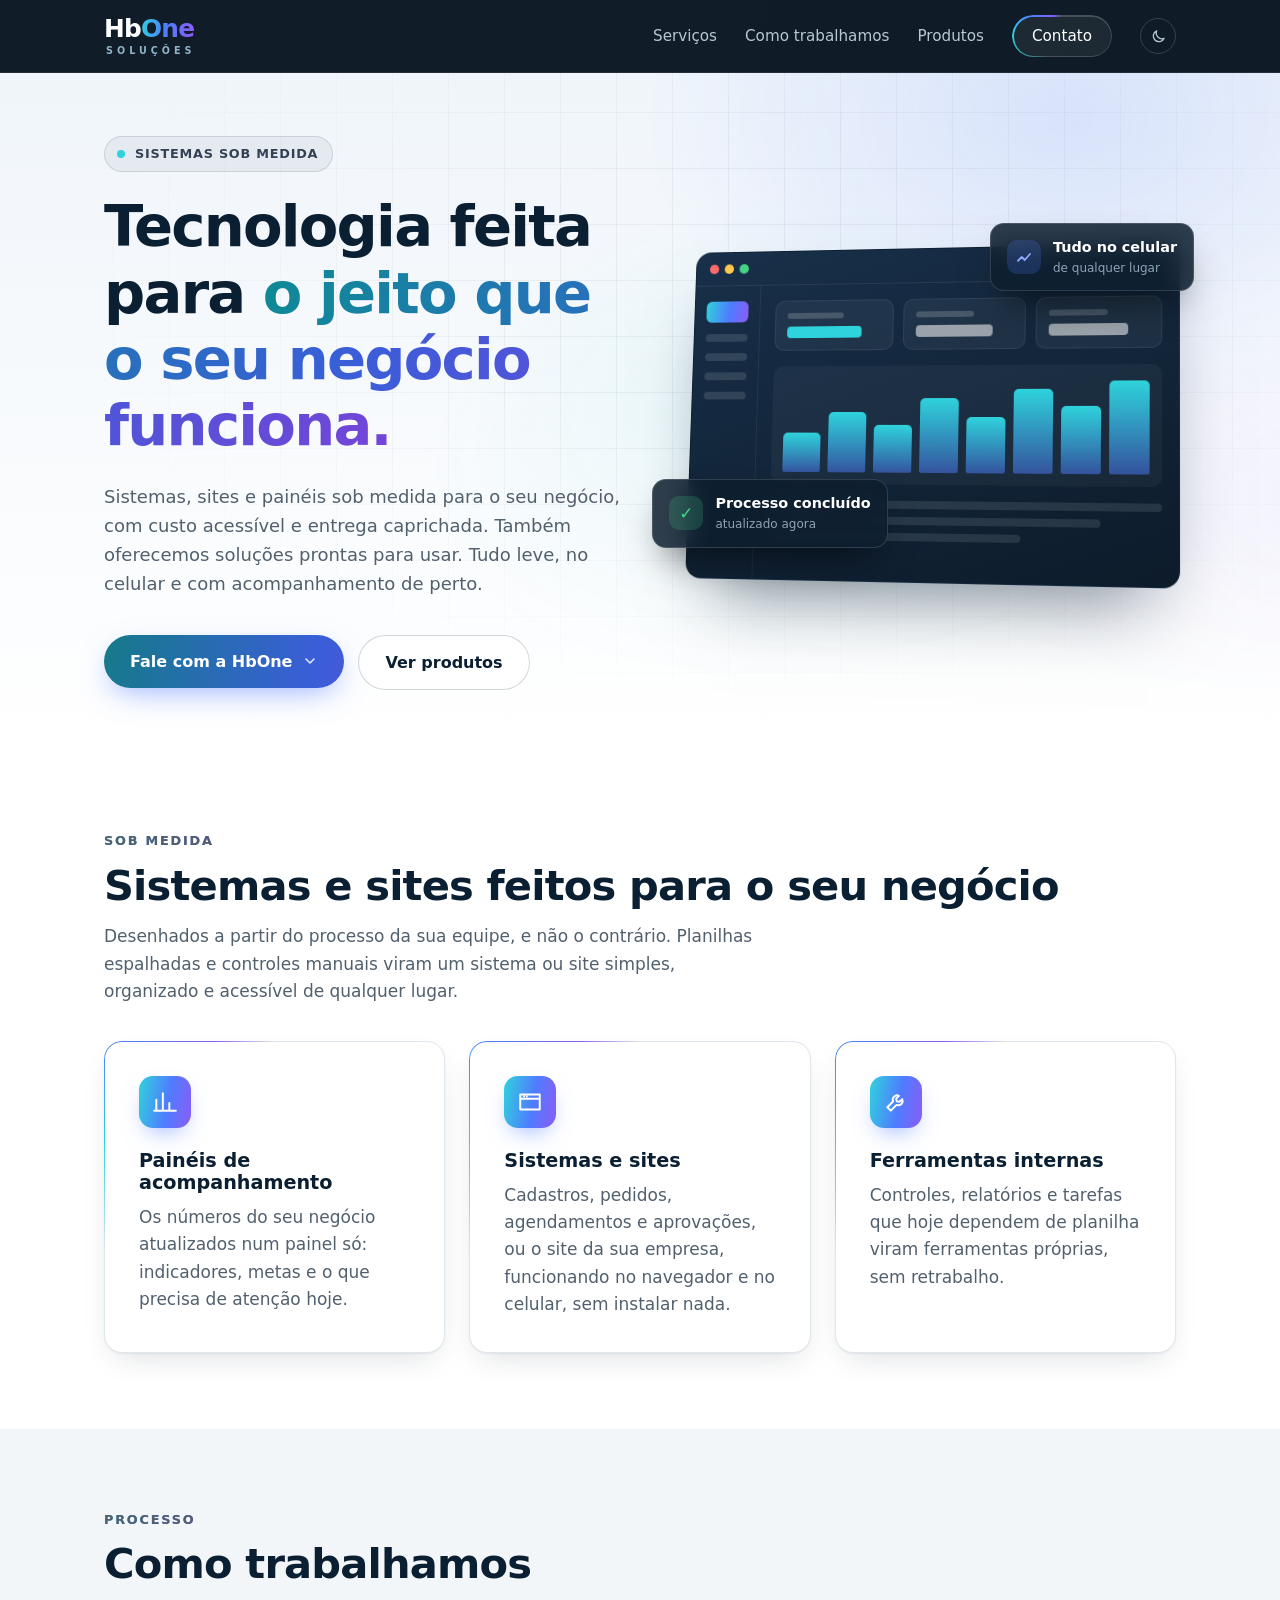
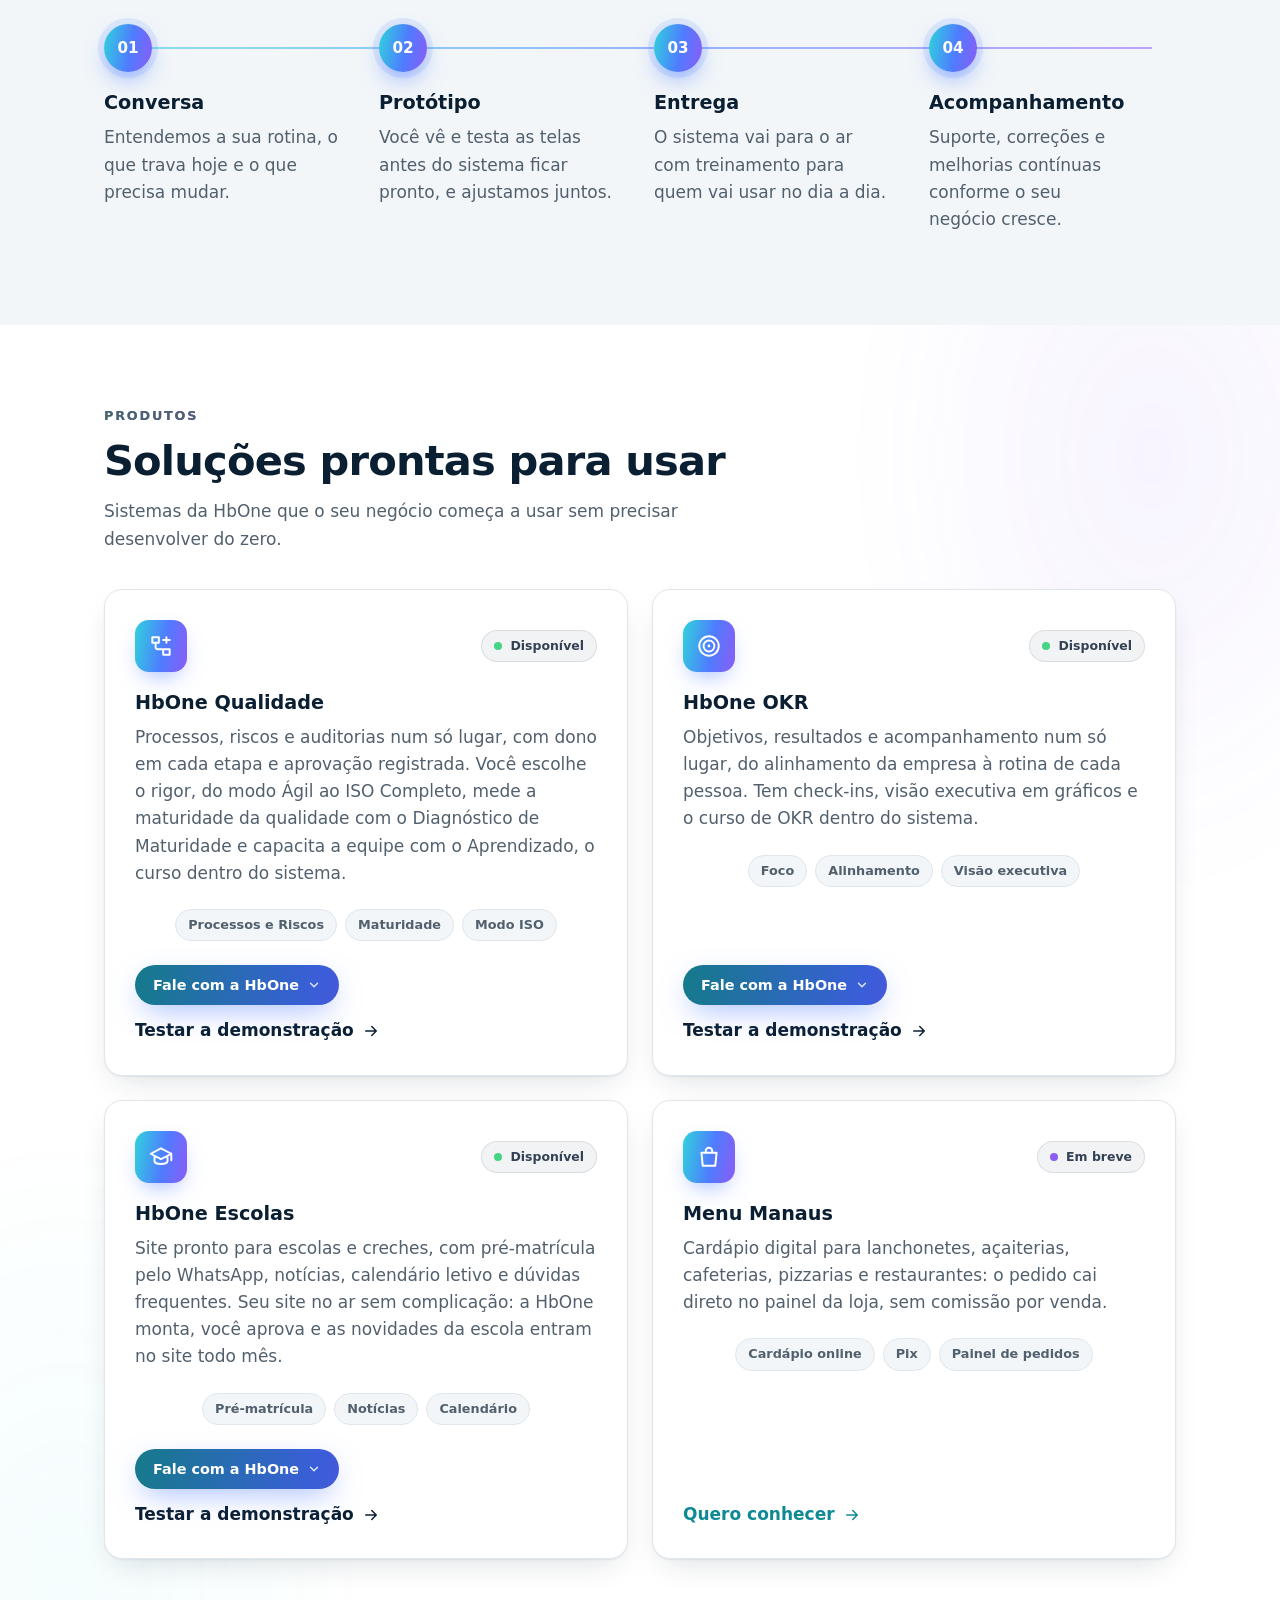
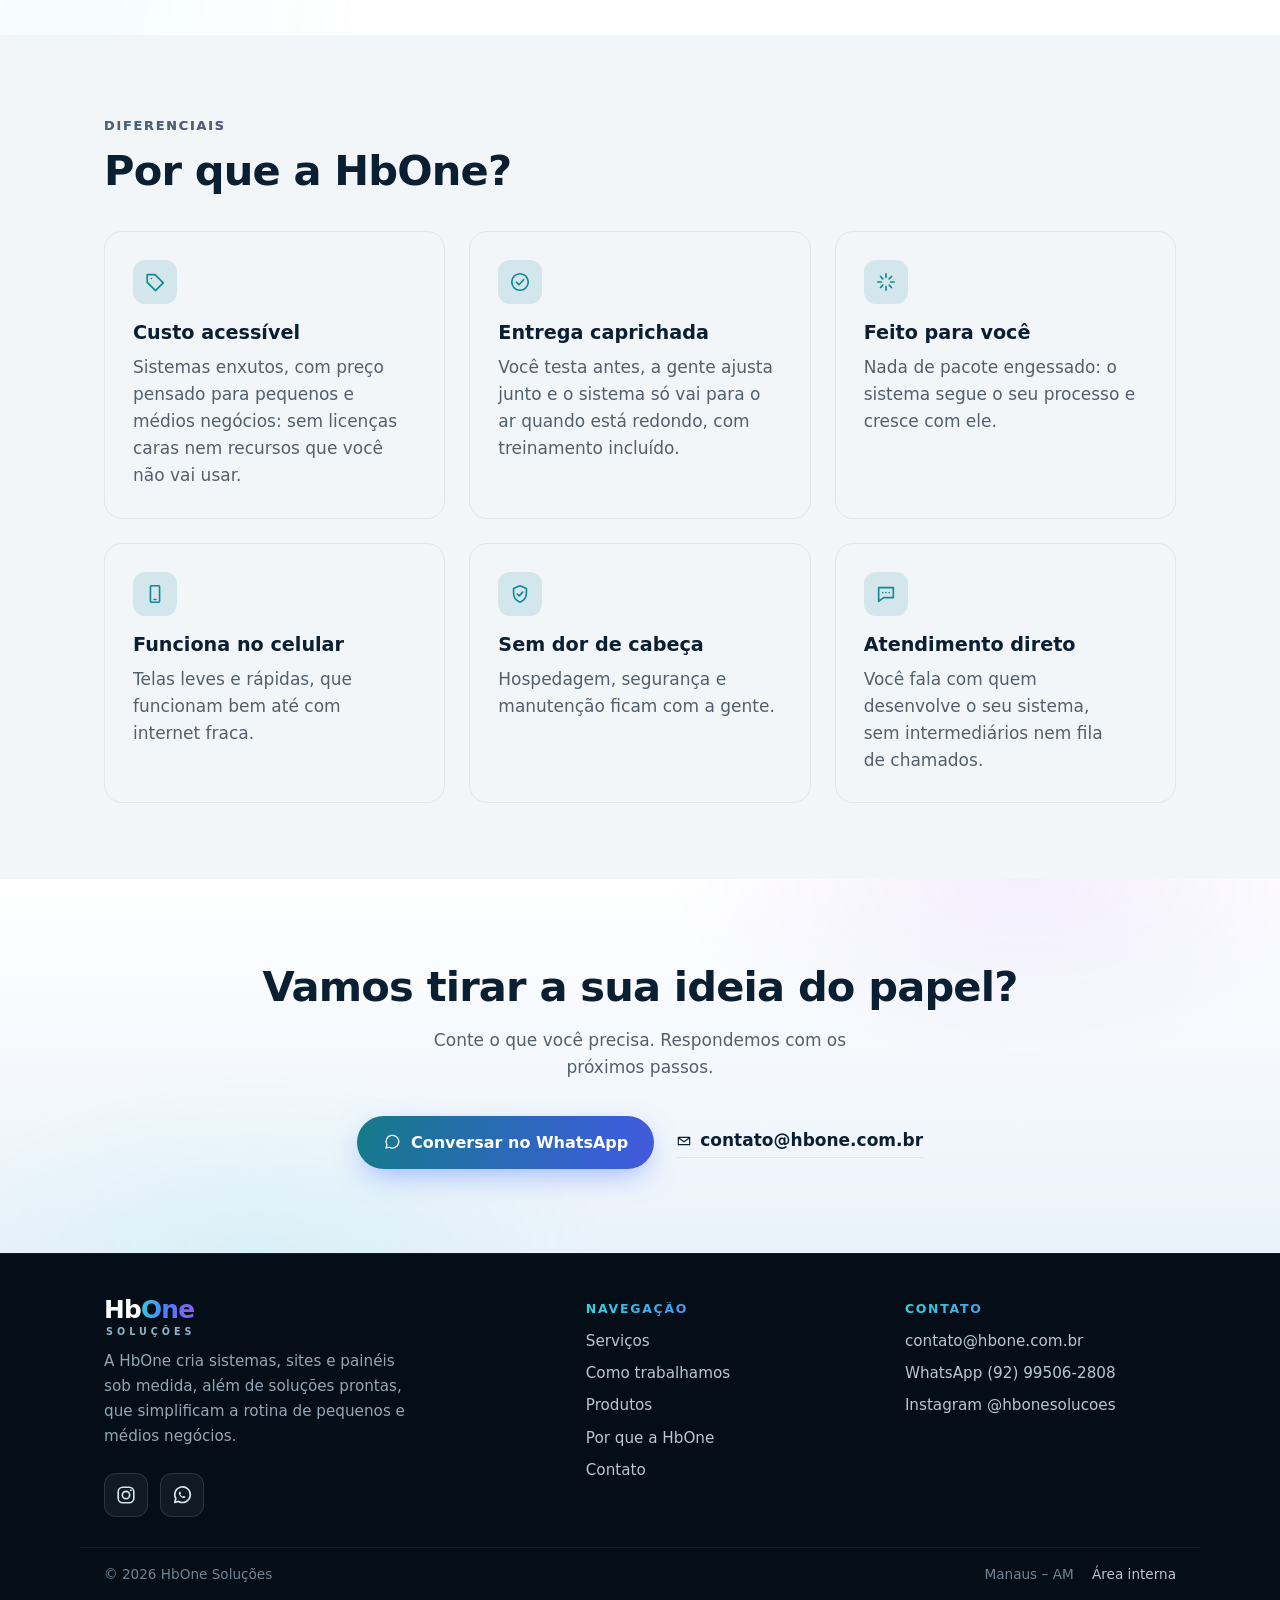
==== index.html @ 42137836 "Produtos: HbOne OKR no lugar das Atas de Reunião Co-Authored-By: Claude Sonnet 5.5 <noreply@anthropi" ====
<!doctype html>
<html lang="pt-BR">
<head>
  <meta charset="utf-8">
  <meta name="viewport" content="width=device-width, initial-scale=1">
  <script>try{var t=localStorage.getItem('hbTema');if(t!=='claro'&&t!=='escuro')t=matchMedia('(prefers-color-scheme: dark)').matches?'escuro':'claro';document.documentElement.dataset.tema=t}catch(e){}</script>
  <title>HbOne Soluções | Sistemas sob medida</title>
  <meta name="description" content="A HbOne Soluções desenvolve sistemas, sites e painéis sob medida, com custo acessível e entrega caprichada, além de soluções prontas para usar.">
  <meta name="theme-color" content="#07131f">
  <meta name="color-scheme" content="light dark">
  <link rel="canonical" href="https://hbone.com.br/">
  <link rel="icon" href="favicon.svg" type="image/svg+xml">
  <link rel="apple-touch-icon" href="apple-touch-icon.png">

  <!-- Prévia do link (WhatsApp, LinkedIn, Instagram...) -->
  <meta property="og:type" content="website">
  <meta property="og:locale" content="pt_BR">
  <meta property="og:site_name" content="HbOne Soluções">
  <meta property="og:url" content="https://hbone.com.br/">
  <meta property="og:title" content="HbOne Soluções | Sistemas sob medida">
  <meta property="og:description" content="Sistemas, sites e painéis feitos para o jeito que o seu negócio funciona.">
  <meta property="og:image" content="https://hbone.com.br/og.jpg">
  <meta property="og:image:width" content="1200">
  <meta property="og:image:height" content="630">
  <meta property="og:image:alt" content="HbOne Soluções: sistemas sob medida">
  <meta name="twitter:card" content="summary_large_image">

  <!-- Dados da empresa para o Google -->
  <script type="application/ld+json">
  {
    "@context": "https://schema.org",
    "@type": "Organization",
    "name": "HbOne Soluções",
    "url": "https://hbone.com.br/",
    "logo": "https://hbone.com.br/apple-touch-icon.png",
    "email": "contato@hbone.com.br",
    "description": "A HbOne cria sistemas, sites e painéis sob medida, além de soluções prontas, que simplificam a rotina de pequenos e médios negócios.",
    "telephone": "+55-92-99506-2808",
    "sameAs": ["https://www.instagram.com/hbonesolucoes/"],
    "address": { "@type": "PostalAddress", "addressLocality": "Manaus", "addressRegion": "AM", "addressCountry": "BR" }
  }
  </script>

  <!-- css:inicio -->
  <style>
:root {
--fundo: #ffffff;
--fundo-alt: #f2f6f9;
--cartao: #ffffff;
--texto: #142030;
--texto-suave: #52606e;
--borda: #dfe6ec;
--marca: #0b1f33;
--destaque: #0e8a94;
--ciano: #2fd3dc;
--azul: #4f7cff;
--violeta: #8b5cf6;
--noite: #07131f;
--degrade: linear-gradient(100deg, var(--ciano) 0%, var(--azul) 55%, var(--violeta) 100%);
--degrade-botao: linear-gradient(100deg, #157a8a 0%, #3a5ed8 55%, #7445d8 100%);
--raio: 18px;
--sombra: 0 1px 2px rgb(11 31 51 / .06), 0 12px 32px -12px rgb(11 31 51 / .18);
--fonte: system-ui, -apple-system, "Segoe UI", Roboto, "Helvetica Neue", Arial, sans-serif;
}
@media (prefers-color-scheme: dark) {
:root:not([data-tema]) {
--fundo: #0b1621;
--fundo-alt: #0f1c29;
--cartao: #111f2d;
--texto: #e6edf3;
--texto-suave: #a0afbe;
--borda: #1f3142;
--marca: #eef4f9;
--destaque: #3cc8d1;
--sombra: 0 12px 32px -12px rgb(0 0 0 / .6);
}
}
:root[data-tema="escuro"] {
--fundo: #0b1621;
--fundo-alt: #0f1c29;
--cartao: #111f2d;
--texto: #e6edf3;
--texto-suave: #a0afbe;
--borda: #1f3142;
--marca: #eef4f9;
--destaque: #3cc8d1;
--sombra: 0 12px 32px -12px rgb(0 0 0 / .6);
}
html[data-tema="claro"] { color-scheme: light; }
html[data-tema="escuro"] { color-scheme: dark; }
*, *::before, *::after { box-sizing: border-box; }
[hidden] { display: none !important; }
html { color-scheme: light dark; scroll-behavior: smooth; scroll-padding-top: 72px; }
body {
margin: 0;
background: var(--fundo);
color: var(--texto);
font-family: var(--fonte);
font-size: 1.0625rem;
line-height: 1.6;
-webkit-font-smoothing: antialiased;
overflow-x: hidden;
}
h1, h2, h3 { line-height: 1.15; margin: 0; color: var(--marca); text-wrap: balance; }
p { margin: 0; text-wrap: pretty; }
a { color: var(--destaque); }
svg { display: block; }
.largura { max-width: 1120px; margin: 0 auto; padding: 0 24px; }
:focus-visible { outline: 3px solid var(--ciano); outline-offset: 3px; border-radius: 6px; }
.botao:focus-visible { border-radius: 999px; }
main:focus { outline: none; }
.pular {
position: fixed; top: 12px; left: 12px; z-index: 50;
padding: 10px 18px; border-radius: 999px;
background: #fff; color: #0b1f33; font-weight: 700; text-decoration: none;
transform: translateY(-160%); transition: transform .2s;
}
.pular:focus { transform: none; }
.degrade {
background: var(--degrade);
-webkit-background-clip: text; background-clip: text;
color: transparent;
}
.tema { display: none; place-items: center; width: 36px; height: 36px; padding: 0; border-radius: 50%; cursor: pointer;
color: #b8c7d4; background: transparent; border: 1px solid rgb(255 255 255 / .16); transition: color .2s, border-color .2s, background-color .2s; }
:root[data-tema] .tema { display: inline-grid; }
.tema:hover { color: #fff; border-color: rgb(47 211 220 / .6); background: rgb(255 255 255 / .06); }
.tema svg { width: 17px; height: 17px; }
.tema__sol { display: none; }
:root[data-tema="escuro"] .tema__sol { display: block; }
:root[data-tema="escuro"] .tema__lua { display: none; }
.marca { display: inline-flex; flex-direction: column; align-items: flex-start; line-height: 1; text-decoration: none; }
.marca__nome { font-size: 1.55rem; font-weight: 800; letter-spacing: -0.03em; color: #fff; transition: text-shadow .3s; }
.marca__nome span {
background: linear-gradient(100deg, var(--ciano), var(--azul) 25%, var(--violeta) 50%, var(--azul) 75%, var(--ciano));
background-size: 200% 100%;
-webkit-background-clip: text; background-clip: text; color: transparent;
transition: filter .3s;
}
.marca__sub {
margin-top: 4px; padding-left: 2px;
font-size: 0.6rem; font-weight: 700; letter-spacing: 0.42em; text-transform: uppercase;
color: #8fb3c7;
transition: letter-spacing .4s cubic-bezier(.2,.8,.2,1), color .3s, text-shadow .3s;
}
.marca:hover .marca__nome, .marca:focus-visible .marca__nome { text-shadow: 0 0 18px rgb(255 255 255 / .35); }
.marca:hover .marca__nome span, .marca:focus-visible .marca__nome span {
animation: fluir 1.6s ease-in-out infinite alternate;
filter: drop-shadow(0 0 8px rgb(79 124 255 / .75));
}
.marca:hover .marca__sub, .marca:focus-visible .marca__sub { letter-spacing: 0.52em; color: #d9fbfd; text-shadow: 0 0 10px rgb(47 211 220 / .7); }
.marca--pequena .marca__nome { font-size: 1.2rem; color: var(--marca); }
.marca--pequena .marca__sub { font-size: 0.5rem; color: var(--texto-suave); }
.topo {
position: fixed; inset: 0 0 auto; z-index: 20;
transition: background-color .25s, border-color .25s;
border-bottom: 1px solid transparent;
}
.topo.rolou {
background: rgb(7 19 31 / .78);
backdrop-filter: blur(14px); -webkit-backdrop-filter: blur(14px);
border-bottom-color: rgb(255 255 255 / .08);
}
.topo__linha { display: flex; align-items: center; justify-content: space-between; height: 72px; gap: 16px; }
.topo nav { display: flex; align-items: center; gap: 28px; }
.topo nav a { color: #b8c7d4; text-decoration: none; font-size: 0.95rem; font-weight: 500; transition: color .2s, text-shadow .2s; }
.topo nav a:not(.topo__contato) { position: relative; padding: 6px 0; }
.topo nav a:not(.topo__contato)::after {
content: ""; position: absolute; left: 0; right: 0; bottom: 0; height: 2px; border-radius: 2px;
background: var(--degrade); box-shadow: 0 0 10px rgb(47 211 220 / .6);
transform: scaleX(0); transition: transform .3s cubic-bezier(.2,.8,.2,1);
}
.topo nav a:hover, .topo nav a.atual { color: #fff; text-shadow: 0 0 14px rgb(47 211 220 / .55); }
.topo nav a:hover::after, .topo nav a.atual::after { transform: scaleX(1); }
.topo nav .topo__contato {
position: relative; isolation: isolate;
color: #fff; padding: 9px 20px; border-radius: 999px;
background: rgb(255 255 255 / .06);
transition: background-color .25s, box-shadow .25s, transform .25s;
}
.topo nav .topo__contato::before {
content: ""; position: absolute; inset: 0; border-radius: inherit; padding: 1.5px;
background: conic-gradient(from var(--angulo), rgb(255 255 255 / .18) 0 60%, var(--ciano) 75%, var(--azul) 85%, var(--violeta) 93%, rgb(255 255 255 / .18) 100%);
animation: girar 5s linear infinite;
-webkit-mask: linear-gradient(#000 0 0) content-box, linear-gradient(#000 0 0);
-webkit-mask-composite: xor; mask-composite: exclude;
}
.topo nav .topo__contato::after {
content: ""; position: absolute; inset: 0; z-index: -1; border-radius: inherit;
background: var(--degrade); opacity: 0; transition: opacity .25s;
}
.topo nav .topo__contato:hover { transform: translateY(-1px); box-shadow: 0 8px 24px -6px rgb(79 124 255 / .7); text-shadow: none; }
.topo nav .topo__contato:hover::after { opacity: 1; }
.abertura {
position: relative; isolation: isolate;
clip-path: inset(0 0 -260px 0);
background: var(--noite); color: #c9d6e2;
padding: 136px 0 84px;
}
.abertura__brilho {
position: absolute; inset: -20% -10% auto; height: 120%; z-index: -1;
background:
radial-gradient(40% 50% at 78% 30%, rgb(79 124 255 / .38), transparent 70%),
radial-gradient(35% 45% at 60% 70%, rgb(47 211 220 / .28), transparent 70%),
radial-gradient(30% 40% at 95% 80%, rgb(139 92 246 / .30), transparent 70%);
will-change: transform;
animation: flutuar-brilho 14s ease-in-out infinite alternate;
}
.abertura__grade {
position: absolute; inset: 0; z-index: -1;
background-image:
linear-gradient(rgb(255 255 255 / .05) 1px, transparent 1px),
linear-gradient(90deg, rgb(255 255 255 / .05) 1px, transparent 1px);
background-size: 56px 56px;
mask-image: radial-gradient(70% 70% at 60% 40%, #000 30%, transparent 80%);
-webkit-mask-image: radial-gradient(70% 70% at 60% 40%, #000 30%, transparent 80%);
}
.abertura__linha { display: grid; grid-template-columns: 1.05fr 1fr; align-items: center; gap: 56px; }
.abertura h1 { text-wrap: wrap; color: #fff; font-size: clamp(2.2rem, 5vw, 3.6rem); font-weight: 800; letter-spacing: -0.03em; }
.abertura__desc { margin-top: 24px; max-width: 56ch; font-size: 1.125rem; color: #a9bbcb; }
.selo {
display: inline-flex; align-items: center; gap: 10px; margin-bottom: 22px;
padding: 7px 14px 7px 12px; border-radius: 999px;
background: rgb(255 255 255 / .06); border: 1px solid rgb(255 255 255 / .12);
font-size: 0.8rem; font-weight: 700; letter-spacing: 0.06em; text-transform: uppercase; color: #d7e6f0;
}
.selo__ponto { width: 8px; height: 8px; border-radius: 50%; background: var(--ciano); box-shadow: 0 0 0 0 rgb(47 211 220 / .6); animation: pulsar 2s infinite; }
.botoes { display: flex; flex-wrap: wrap; gap: 14px; margin-top: 36px; }
.botao {
display: inline-flex; align-items: center; justify-content: center; gap: 10px;
min-height: 52px; padding: 14px 26px; border-radius: 999px;
font: inherit; font-weight: 700; font-size: 1rem; text-decoration: none; cursor: pointer;
transition: transform .2s, box-shadow .2s, background-color .2s;
}
.botao svg { width: 18px; height: 18px; transition: transform .2s; }
.botao:hover svg { transform: translateX(3px); }
.botao--principal {
color: #fff; background: var(--degrade-botao); background-size: 160% 100%;
box-shadow: 0 10px 30px -8px rgb(79 124 255 / .6);
}
.botao--principal:hover { transform: translateY(-2px); box-shadow: 0 16px 36px -8px rgb(79 124 255 / .75); background-position: 100% 0; }
.botao--vidro { color: #fff; background: rgb(255 255 255 / .06); border: 1px solid rgb(255 255 255 / .18); }
.botao--vidro:hover { background: rgb(255 255 255 / .12); }
.vitrine { position: relative; perspective: 1400px; }
.tela {
border-radius: 16px; overflow: hidden;
background: linear-gradient(160deg, rgb(255 255 255 / .10), rgb(255 255 255 / .03));
border: 1px solid rgb(255 255 255 / .14);
box-shadow: 0 40px 80px -30px rgb(0 0 0 / .8), 0 0 0 1px rgb(255 255 255 / .03) inset;
backdrop-filter: blur(10px);
transform: rotateY(-10deg) rotateX(6deg);
animation: tela-flutua 7s ease-in-out infinite;
}
.tela__barra { display: flex; gap: 6px; padding: 12px 14px; border-bottom: 1px solid rgb(255 255 255 / .08); }
.tela__barra i { width: 10px; height: 10px; border-radius: 50%; background: rgb(255 255 255 / .18); }
.tela__barra i:first-child { background: #ff6b6b; }
.tela__barra i:nth-child(2) { background: #ffc94d; }
.tela__barra i:nth-child(3) { background: #45d483; }
.tela__corpo { display: grid; grid-template-columns: 70px 1fr; min-height: 300px; }
.tela__lateral { padding: 16px 12px; border-right: 1px solid rgb(255 255 255 / .06); display: grid; align-content: start; gap: 12px; }
.tela__lateral b { height: 22px; border-radius: 6px; background: var(--degrade); }
.tela__lateral span { height: 8px; border-radius: 4px; background: rgb(255 255 255 / .12); }
.tela__conteudo { padding: 16px; display: grid; gap: 16px; align-content: start; }
.tela__kpis { display: grid; grid-template-columns: repeat(3, 1fr); gap: 10px; }
.tela__kpis div { padding: 12px; border-radius: 10px; background: rgb(255 255 255 / .05); border: 1px solid rgb(255 255 255 / .07); display: grid; gap: 8px; }
.tela__kpis small { height: 6px; width: 60%; border-radius: 3px; background: rgb(255 255 255 / .18); }
.tela__kpis strong { height: 12px; width: 80%; border-radius: 4px; background: rgb(255 255 255 / .55); }
.tela__kpis div:first-child strong { background: var(--ciano); }
.tela__grafico {
height: 120px; display: flex; align-items: flex-end; gap: 8px;
padding: 12px; border-radius: 10px; background: rgb(255 255 255 / .04);
}
.tela__grafico span {
flex: 1; height: var(--a); border-radius: 5px 5px 2px 2px;
background: linear-gradient(to top, rgb(79 124 255 / .5), var(--ciano));
transform-origin: bottom; animation: crescer 1.2s cubic-bezier(.2,.8,.2,1) both;
}
.tela__grafico span:nth-child(2) { animation-delay: .08s; }
.tela__grafico span:nth-child(3) { animation-delay: .16s; }
.tela__grafico span:nth-child(4) { animation-delay: .24s; }
.tela__grafico span:nth-child(5) { animation-delay: .32s; }
.tela__grafico span:nth-child(6) { animation-delay: .40s; }
.tela__grafico span:nth-child(7) { animation-delay: .48s; }
.tela__grafico span:nth-child(8) { animation-delay: .56s; }
.tela__linhas { display: grid; gap: 8px; }
.tela__linhas span { height: 8px; border-radius: 4px; background: rgb(255 255 255 / .1); }
.tela__linhas span:nth-child(2) { width: 85%; }
.tela__linhas span:nth-child(3) { width: 65%; }
.flutuante {
position: absolute; display: flex; align-items: center; gap: 12px;
padding: 12px 16px; border-radius: 14px;
background: rgb(14 30 46 / .85); border: 1px solid rgb(255 255 255 / .14);
backdrop-filter: blur(12px); -webkit-backdrop-filter: blur(12px);
box-shadow: 0 20px 40px -16px rgb(0 0 0 / .7);
color: #fff;
}
.flutuante strong { display: block; font-size: 0.9rem; }
.flutuante small { display: block; font-size: 0.75rem; color: #8ea4b6; }
.flutuante__icone {
display: grid; place-items: center; width: 34px; height: 34px; border-radius: 10px;
background: rgb(69 212 131 / .18); color: #45d483; font-weight: 800;
}
.flutuante__icone--alt { background: rgb(79 124 255 / .2); color: #8fa8ff; }
.flutuante__icone svg { width: 18px; height: 18px; }
.flutuante--a { left: -28px; bottom: 34px; animation: boiar 6s ease-in-out infinite; }
.flutuante--b { right: -18px; top: -22px; animation: boiar 7s ease-in-out -2s infinite; }
.secao { padding: 76px 0; }
.secao--alternada { background: var(--fundo-alt); }
.rotulo {
font-size: 0.8rem; font-weight: 800; letter-spacing: 0.14em; text-transform: uppercase;
background: var(--degrade); -webkit-background-clip: text; background-clip: text; color: transparent;
display: inline-block; margin-bottom: 10px;
}
.secao h2 { font-size: clamp(1.8rem, 4vw, 2.6rem); font-weight: 800; letter-spacing: -0.02em; margin-bottom: 36px; }
.secao h3 { font-size: 1.2rem; font-weight: 700; margin-bottom: 10px; }
.secao p { color: var(--texto-suave); }
.cartoes { display: grid; grid-template-columns: repeat(3, 1fr); gap: 24px; }
@property --angulo { syntax: "<angle>"; inherits: false; initial-value: 0deg; }
.cartao {
position: relative; isolation: isolate; padding: 34px; border-radius: var(--raio);
background: var(--cartao); border: 1px solid var(--borda); box-shadow: var(--sombra);
transition: transform .25s, box-shadow .25s;
}
.cartao::before {
content: ""; position: absolute; inset: -1px; border-radius: inherit; padding: 1px;
background: conic-gradient(from var(--angulo), transparent 0 70%, var(--ciano) 80%, var(--azul) 88%, var(--violeta) 94%, transparent 100%);
animation: girar 7s linear infinite;
-webkit-mask: linear-gradient(#000 0 0) content-box, linear-gradient(#000 0 0);
-webkit-mask-composite: xor; mask-composite: exclude;
}
.cartao:nth-child(2)::before { animation-delay: -2.3s; }
.cartao:nth-child(3)::before { animation-delay: -4.6s; }
.cartao:hover::before { background: var(--degrade); }
.cartao::after {
content: ""; position: absolute; inset: 0; z-index: -1; border-radius: inherit; opacity: 0; transition: opacity .3s;
background: radial-gradient(320px circle at var(--x, 50%) var(--y, 0%), rgb(79 124 255 / .14), rgb(47 211 220 / .05) 45%, transparent 70%);
}
.cartao:hover { transform: translateY(-6px); box-shadow: 0 24px 48px -20px rgb(79 124 255 / .45); }
.cartao:hover::after { opacity: 1; }
.cartao__icone {
display: grid; place-items: center; width: 52px; height: 52px; margin-bottom: 22px;
border-radius: 14px; background: var(--degrade); color: #fff;
box-shadow: 0 10px 24px -10px rgb(79 124 255 / .7);
transition: transform .4s cubic-bezier(.2,.8,.2,1), box-shadow .4s;
}
.cartao__icone svg { width: 26px; height: 26px; transition: transform .8s cubic-bezier(.2,.8,.2,1); }
.cartao:hover .cartao__icone { transform: translateY(-4px) scale(1.06); box-shadow: 0 16px 30px -10px rgb(79 124 255 / .9); }
.cartao:nth-child(1):hover .cartao__icone svg { animation: pular .7s ease; }
.cartao:nth-child(2):hover .cartao__icone svg { transform: rotateY(360deg); }
.cartao:nth-child(3):hover .cartao__icone svg { transform: rotate(-25deg); }
.etiquetas { list-style: none; margin: 22px 0 0; padding: 0; display: flex; flex-wrap: wrap; gap: 8px; }
.etiquetas li {
padding: 5px 12px; border-radius: 999px; font-size: 0.8rem; font-weight: 600;
color: var(--texto-suave); border: 1px solid var(--borda); background: var(--fundo-alt);
transition: color .25s, border-color .25s, opacity .5s ease, transform .5s cubic-bezier(.2,.8,.2,1);
}
.cartao:hover .etiquetas li { color: var(--destaque); border-color: color-mix(in srgb, var(--destaque) 45%, transparent); }
.js .cartao:not(.visivel) .etiquetas li { opacity: 0; transform: translateY(8px); }
.cartao.visivel .etiquetas li:nth-child(1) { transition-delay: .35s, .35s, .35s, .35s; }
.cartao.visivel .etiquetas li:nth-child(2) { transition-delay: .5s, .5s, .5s, .5s; }
.cartao.visivel .etiquetas li:nth-child(3) { transition-delay: .65s, .65s, .65s, .65s; }
.cartao:hover .etiquetas li { transition-delay: 0s; }
.passos {
list-style: none; margin: 0; padding: 0; counter-reset: passo; position: relative;
display: grid; grid-template-columns: repeat(4, 1fr); gap: 28px;
}
.passos::before {
content: ""; position: absolute; top: 23px; left: 24px; right: 24px; height: 2px;
background: var(--degrade); opacity: .55; transform-origin: left;
transition: transform 1.6s cubic-bezier(.6,0,.2,1);
}
.passos::after {
content: ""; position: absolute; top: 18px; left: 24px; width: 12px; height: 12px; border-radius: 50%;
background: #fff; opacity: 0;
box-shadow: 0 0 10px 3px var(--ciano), 0 0 26px 8px rgb(79 124 255 / .55);
}
.passos.ativo::after { animation: viajar 4.5s ease-in-out 1.8s infinite; }
.passos li {
counter-increment: passo; position: relative;
padding: 0 12px 16px 0; border-radius: var(--raio);
transition: transform .25s;
}
.passos li::before {
content: counter(passo, decimal-leading-zero);
display: grid; place-items: center; position: relative; z-index: 1;
width: 48px; height: 48px; margin-bottom: 20px; border-radius: 50%;
color: var(--marca); font-weight: 800; font-size: 0.95rem;
border: 2px solid transparent;
background-image: linear-gradient(var(--fundo-alt), var(--fundo-alt)), var(--degrade);
background-origin: border-box; background-clip: padding-box, border-box;
transition: background-image .5s, color .5s, box-shadow .5s, transform .25s;
}
.passos.ativo li::before {
color: #fff;
background-image: var(--degrade), var(--degrade);
box-shadow: 0 0 0 6px rgb(79 124 255 / .12), 0 10px 24px -6px rgb(79 124 255 / .7);
animation: brilho-passo 3s ease-in-out infinite;
}
.passos.ativo li:nth-child(1)::before { transition-delay: .1s; animation-delay: 1.8s; }
.passos.ativo li:nth-child(2)::before { transition-delay: .55s; animation-delay: 2.5s; }
.passos.ativo li:nth-child(3)::before { transition-delay: 1s; animation-delay: 3.2s; }
.passos.ativo li:nth-child(4)::before { transition-delay: 1.45s; animation-delay: 3.9s; }
.passos li:hover { transform: translateY(-6px); }
.passos li:hover::before { transform: scale(1.12) rotate(-6deg); }
.passos li h3 { transition: color .2s; }
.passos li:hover h3 { color: var(--destaque); }
.js .passos:not(.ativo)::before { transform: scaleX(0); }
.motivos { list-style: none; margin: 0; padding: 0; display: grid; grid-template-columns: repeat(3, 1fr); gap: 24px; }
.motivos li {
position: relative; isolation: isolate; overflow: hidden;
padding: 28px; border-radius: var(--raio);
background: var(--fundo-alt); border: 1px solid var(--borda);
transition: transform .25s, border-color .25s, box-shadow .25s;
}
.motivos li::before {
content: ""; position: absolute; inset: 0; z-index: -1; opacity: 0; transition: opacity .3s;
background: radial-gradient(260px circle at var(--x, 50%) var(--y, 0%), rgb(47 211 220 / .16), rgb(79 124 255 / .06) 45%, transparent 70%);
}
.motivos li::after {
content: ""; position: absolute; inset: 0; z-index: -1; pointer-events: none;
background: linear-gradient(110deg, transparent 35%, rgb(255 255 255 / .09) 50%, transparent 65%);
transform: translateX(-120%);
}
.motivos li.visivel::after { animation: reflexo 1.4s ease-out .5s; }
.motivos li:nth-child(3n+2).visivel::after { animation-delay: .75s; }
.motivos li:nth-child(3n).visivel::after { animation-delay: 1s; }
.motivos li:hover { transform: translateY(-6px); border-color: color-mix(in srgb, var(--destaque) 60%, transparent); box-shadow: 0 24px 48px -24px rgb(47 211 220 / .45); }
.motivos li:hover::before { opacity: 1; }
.motivos__icone {
display: grid; place-items: center; width: 44px; height: 44px; margin-bottom: 18px;
border-radius: 12px; color: var(--destaque);
background: color-mix(in srgb, var(--destaque) 14%, transparent);
transition: background .3s, color .3s, box-shadow .3s;
}
.motivos__icone svg { width: 22px; height: 22px; transition: transform .6s cubic-bezier(.2,.8,.2,1); }
.motivos li:hover .motivos__icone { background: var(--degrade); color: #fff; box-shadow: 0 10px 24px -10px rgb(79 124 255 / .8); }
.motivos li[data-mov="gira"]:hover .motivos__icone svg { transform: rotate(180deg) scale(1.1); }
.motivos li[data-mov="balanca"]:hover .motivos__icone svg { animation: balancar .6s ease-in-out; }
.motivos .visto { stroke-dasharray: 14; stroke-dashoffset: 0; }
.motivos li[data-mov="desenha"]:hover .visto { animation: desenhar .5s ease-out .1s both; }
.secao--noite { position: relative; isolation: isolate; overflow: hidden; background: var(--noite); }
.secao--noite::before {
content: ""; position: absolute; inset: 0; z-index: -1; pointer-events: none;
background:
radial-gradient(35% 50% at 90% 10%, rgb(139 92 246 / .22), transparent 70%),
radial-gradient(35% 50% at 5% 95%, rgb(47 211 220 / .16), transparent 70%);
}
.secao--noite h2 { color: #fff; }
.secao h2:has(+ .secao__intro) { margin-bottom: 14px; }
.secao .secao__intro { max-width: 60ch; margin-bottom: 36px; color: var(--texto-suave); }
.secao--noite .secao__intro { color: #a9bbcb; }
.produtos { display: grid; grid-template-columns: repeat(2, 1fr); gap: 24px; }
.produto {
position: relative; isolation: isolate; overflow: hidden;
display: flex; flex-direction: column; padding: 30px; border-radius: var(--raio);
background: rgb(255 255 255 / .04); border: 1px solid rgb(255 255 255 / .1);
transition: transform .25s, border-color .25s, box-shadow .25s;
}
.produto::before {
content: ""; position: absolute; inset: 0; z-index: -1; opacity: 0; transition: opacity .3s;
background: radial-gradient(320px circle at var(--x, 50%) var(--y, 0%), rgb(79 124 255 / .18), rgb(47 211 220 / .06) 45%, transparent 70%);
}
.produto:hover { transform: translateY(-6px); border-color: rgb(47 211 220 / .45); box-shadow: 0 24px 48px -20px rgb(79 124 255 / .5); }
.produto:hover::before { opacity: 1; }
.produto__topo { display: flex; align-items: center; justify-content: space-between; gap: 12px; margin-bottom: 20px; }
.produto__icone {
display: grid; place-items: center; width: 52px; height: 52px; border-radius: 14px;
background: var(--degrade); color: #fff; box-shadow: 0 10px 24px -10px rgb(79 124 255 / .7);
transition: transform .4s cubic-bezier(.2,.8,.2,1);
}
.produto__icone svg { width: 26px; height: 26px; }
.produto:hover .produto__icone { transform: translateY(-4px) rotate(-6deg); }
.produto h3 { color: #fff; }
.produto p { color: #a9bbcb; }
.produto .etiquetas li { color: #b8c7d4; background: rgb(255 255 255 / .05); border-color: rgb(255 255 255 / .12); }
.produto:hover .etiquetas li { color: #d9fbfd; border-color: rgb(47 211 220 / .45); }
.estado {
display: inline-flex; align-items: center; gap: 8px; padding: 5px 12px; border-radius: 999px;
font-size: 0.78rem; font-weight: 700; color: #d7e6f0;
background: rgb(255 255 255 / .06); border: 1px solid rgb(255 255 255 / .12);
}
.estado::before { content: ""; width: 8px; height: 8px; border-radius: 50%; background: currentColor; }
.estado--disponivel::before { background: #45d483; box-shadow: 0 0 0 0 rgb(69 212 131 / .6); animation: pulsar-verde 2s infinite; }
.estado--teste::before { background: var(--azul); }
.estado--breve::before { background: var(--violeta); }
.produto__acao {
display: inline-flex; align-items: center; gap: 8px; margin-top: auto; padding-top: 24px; align-self: flex-start;
font-weight: 700; color: var(--ciano); text-decoration: none;
}
.produto__acao svg { width: 18px; height: 18px; transition: transform .2s; }
.produto__acao:hover { color: #fff; }
.produto__acao:hover svg { transform: translateX(4px); }
.produto__acoes { display: flex; flex-wrap: wrap; align-items: center; gap: 12px 24px; margin-top: auto; padding-top: 24px; }
.produto__acoes .produto__acao { margin-top: 0; padding-top: 0; }
.produto--fale { overflow: visible; }
.produto--fale::before { border-radius: var(--raio); }
.fale--cartao .botao { min-height: 40px; padding: 8px 18px; font-size: .9rem; gap: 8px; }
.fale--cartao .fale__seta { width: 14px !important; height: 14px !important; }
.fale--cartao .fale__balao { top: auto; bottom: calc(100% + 10px); transform-origin: bottom left; transform: translateY(6px) scale(.98); }
.fale--cartao.aberto .fale__balao { transform: none; }
.produto__acao--demo { color: #fff; }
.produto__acao--demo:hover { color: var(--ciano); }
.contato { position: relative; isolation: isolate; overflow: hidden; background: var(--noite); padding: 84px 0; text-align: center; }
.contato__brilho {
position: absolute; inset: 0; z-index: -1;
background:
radial-gradient(40% 70% at 20% 100%, rgb(47 211 220 / .25), transparent 70%),
radial-gradient(40% 70% at 80% 0%, rgb(139 92 246 / .28), transparent 70%);
}
.contato h2 { color: #fff; font-size: clamp(1.8rem, 4vw, 2.6rem); font-weight: 800; letter-spacing: -0.02em; }
.contato p { margin: 16px auto 34px; max-width: 46ch; color: #a9bbcb; }
.contato .botao { overflow-wrap: anywhere; }
.botoes--centro { justify-content: center; align-items: center; margin-top: 0; gap: 22px; }
.fale { position: relative; }
.fale__seta { width: 16px !important; height: 16px !important; opacity: .85; transition: transform .25s !important; }
.botao:hover .fale__seta { transform: none; }
.fale.aberto .fale__seta { transform: rotate(180deg) !important; }
.fale__balao {
position: absolute; top: calc(100% + 10px); left: 0; z-index: 30; min-width: 300px; padding: 6px; border-radius: 16px;
background: rgb(13 26 40 / .78); backdrop-filter: blur(16px); -webkit-backdrop-filter: blur(16px);
border: 1px solid rgb(255 255 255 / .09); box-shadow: 0 18px 40px -18px rgb(0 0 0 / .75);
opacity: 0; transform: translateY(-6px) scale(.98); transform-origin: top left; transition: opacity .18s ease, transform .18s ease;
}
.fale.aberto .fale__balao { opacity: 1; transform: none; }
.fale__opcao {
display: flex; align-items: center; gap: 12px; padding: 11px 12px; border-radius: 11px; white-space: nowrap;
color: #dbe6ef; font-size: .93rem; font-weight: 500; text-decoration: none; transition: background-color .15s, color .15s;
}
.fale__opcao svg { width: 18px; height: 18px; flex: none; color: #8ea4b6; transition: color .15s; }
.fale__opcao em { margin-left: auto; padding-left: 18px; font-style: normal; font-size: .8rem; color: #6f8496; }
.fale__opcao:hover, .fale__opcao:focus-visible { background: rgb(255 255 255 / .06); color: #fff; }
.fale__opcao:hover svg, .fale__opcao:focus-visible svg { color: var(--ciano); }
.contato__email {
display: inline-flex; align-items: center; gap: 8px; padding-bottom: 2px;
color: #b8c7d4; font-weight: 600; text-decoration: none; border-bottom: 1px solid rgb(184 199 212 / .3);
transition: color .2s, border-color .2s;
}
.contato__email svg { width: 16px; height: 16px; }
.contato__email:hover { color: #fff; border-color: var(--ciano); }
.aviso {
position: fixed; left: 50%; bottom: 24px; z-index: 40; margin: 0;
max-width: calc(100% - 32px); padding: 12px 20px; border-radius: 999px;
background: #0e1e2e; color: #fff; font-weight: 600; font-size: 0.95rem; text-align: center;
border: 1px solid rgb(47 211 220 / .45); box-shadow: 0 16px 40px -12px rgb(0 0 0 / .6);
opacity: 0; transform: translate(-50%, 16px); pointer-events: none;
transition: opacity .25s, transform .25s;
}
.aviso::before { content: "✓  "; color: var(--ciano); font-weight: 800; }
.aviso--visivel { opacity: 1; transform: translate(-50%, 0); }
.pausado, .pausado *, .pausado::before, .pausado::after, .pausado *::before, .pausado *::after { animation-play-state: paused !important; }
.rodape { background: #050e17; color: #93a6b7; font-size: 0.95rem; border-top: 1px solid rgb(255 255 255 / .06); }
.rodape__grade { display: grid; grid-template-columns: 1.6fr 1fr 1fr; gap: 48px; padding-top: 44px; padding-bottom: 30px; }
.rodape__marca p { margin-top: 12px; max-width: 38ch; line-height: 1.65; }
.rodape__titulo {
margin: 4px 0 12px; font-size: 0.78rem; font-weight: 800; letter-spacing: 0.14em; text-transform: uppercase;
background: var(--degrade); -webkit-background-clip: text; background-clip: text; color: transparent;
}
.rodape__coluna ul { list-style: none; margin: 0; padding: 0; display: grid; gap: 8px; }
.rodape__coluna a { color: #b8c7d4; text-decoration: none; transition: color .2s; overflow-wrap: anywhere; }
.rodape__coluna a:hover { color: #fff; }
.rodape__interna { margin-left: 14px; color: #b8c7d4; text-decoration: none; transition: color .2s; }
.rodape__interna:hover { color: #fff; }
.redes { display: flex; gap: 12px; margin-top: 24px; }
.redes a {
display: grid; place-items: center; width: 44px; height: 44px; border-radius: 12px;
color: #d7e6f0; background: rgb(255 255 255 / .05); border: 1px solid rgb(255 255 255 / .12);
transition: transform .25s, background .25s, box-shadow .25s, color .25s;
}
.redes svg { width: 22px; height: 22px; }
.redes a:hover { transform: translateY(-3px); color: #fff; background: var(--degrade); border-color: transparent; box-shadow: 0 10px 24px -8px rgb(79 124 255 / .8); }
.rodape__base {
display: flex; justify-content: space-between; gap: 12px; flex-wrap: wrap;
padding-top: 16px; padding-bottom: 18px; font-size: 0.85rem; color: #6f8496;
border-top: 1px solid rgb(255 255 255 / .06);
}
.js .revelar { opacity: 0; transform: translateY(24px); transition: opacity .7s ease, transform .7s cubic-bezier(.2,.8,.2,1); }
.js .revelar.visivel { opacity: 1; transform: none; }
.js .cartao.revelar.visivel,
.js .produto.revelar.visivel,
.js .motivos li.revelar.visivel { transition: opacity .7s ease, transform .25s, border-color .25s, box-shadow .25s; }
.js .produto.visivel:hover, .js .cartao.visivel:hover, .js .motivos li.visivel:hover, .js .passos li.visivel:hover { transform: translateY(-6px); }
@keyframes pulsar {
70% { box-shadow: 0 0 0 10px rgb(47 211 220 / 0); }
100% { box-shadow: 0 0 0 0 rgb(47 211 220 / 0); }
}
@keyframes flutuar-brilho { to { transform: translate3d(-4%, 3%, 0) scale(1.08); } }
@keyframes tela-flutua {
0%, 100% { transform: rotateY(-10deg) rotateX(6deg) translateY(0); }
50% { transform: rotateY(-7deg) rotateX(4deg) translateY(-10px); }
}
@keyframes boiar { 50% { transform: translateY(-10px); } }
@keyframes crescer { from { transform: scaleY(0); } }
@keyframes girar { to { --angulo: 360deg; } }
@keyframes pulsar-verde {
70% { box-shadow: 0 0 0 8px rgb(69 212 131 / 0); }
100% { box-shadow: 0 0 0 0 rgb(69 212 131 / 0); }
}
@keyframes fluir { from { background-position: 0% 0; } to { background-position: 100% 0; } }
@keyframes pular {
30% { transform: translateY(-5px); }
55% { transform: translateY(0); }
75% { transform: translateY(-2px); }
}
@keyframes reflexo { from { transform: translateX(-120%); } to { transform: translateX(120%); } }
@keyframes balancar {
20% { transform: rotate(-14deg); }
45% { transform: rotate(10deg); }
70% { transform: rotate(-6deg); }
100% { transform: rotate(0); }
}
@keyframes desenhar { from { stroke-dashoffset: 14; } to { stroke-dashoffset: 0; } }
@keyframes viajar {
0% { left: 24px; opacity: 0; }
10% { opacity: 1; }
85% { opacity: 1; }
100% { left: calc(100% - 36px); opacity: 0; }
}
@keyframes brilho-passo {
0%, 100% { box-shadow: 0 0 0 6px rgb(79 124 255 / .12), 0 10px 24px -6px rgb(79 124 255 / .7); }
50% { box-shadow: 0 0 0 10px rgb(47 211 220 / .18), 0 10px 30px -4px rgb(47 211 220 / .8); }
}
@media (prefers-reduced-motion: reduce) {
*, *::before, *::after { animation: none !important; transition: none !important; }
html { scroll-behavior: auto; }
.js .revelar { opacity: 1; transform: none; }
}
@media (max-width: 960px) {
.abertura__linha { grid-template-columns: 1fr; gap: 64px; }
.rodape__grade { grid-template-columns: 1fr 1fr; }
.cartoes { grid-template-columns: 1fr; }
.rodape__marca { grid-column: 1 / -1; }
.vitrine { max-width: 520px; margin: 0 auto; width: 100%; }
.passos { grid-template-columns: repeat(2, 1fr); }
.passos::before { display: none; }
.motivos { grid-template-columns: 1fr; }
}
@media (max-width: 640px) {
.largura { padding: 0 16px; }
.topo nav a:not(.topo__contato) { display: none; }
.abertura { padding: 112px 0 60px; }
.secao, .contato { padding: 56px 0; }
.cartoes, .passos, .produtos { grid-template-columns: 1fr; }
.produto { padding: 24px; }
.passos::after { display: none; }
.passos li:not(:last-child)::after {
content: ""; position: absolute; left: 23px; top: 48px; bottom: -28px; width: 2px;
background: var(--degrade); opacity: .55; transform-origin: top;
transition: transform .45s ease-out;
}
.js .passos:not(.ativo) li::after { transform: scaleY(0); }
.passos.ativo li:nth-child(2)::after { transition-delay: .45s; }
.passos.ativo li:nth-child(3)::after { transition-delay: .9s; }
.passos li { display: grid; grid-template-columns: 48px 1fr; column-gap: 16px; padding: 0 0 4px; }
.passos li::before { grid-row: span 2; margin-bottom: 0; }
.passos li h3 { margin-top: 10px; }
.cartao { padding: 26px; }
.rodape__grade { grid-template-columns: 1fr; gap: 36px; }
.rodape .rodape__grade { padding: 48px 16px 40px; }
.rodape .rodape__base { padding: 20px 16px 24px; }
.botoes .botao { flex: 1 1 100%; }
.fale { flex: 1 1 100%; }
.fale .botao { width: 100%; }
.fale__balao { left: 0; right: 0; min-width: 0; }
.tela { transform: none; animation: none; }
.tela__corpo { grid-template-columns: 48px 1fr; min-height: 240px; }
.flutuante--a { left: -6px; bottom: -20px; }
.flutuante--b { right: -6px; top: -26px; }
.flutuante { padding: 10px 12px; }
}
@media (min-width: 981px) { .produto--fale .etiquetas { flex-wrap: nowrap; } .produto--fale .etiquetas li { white-space: nowrap; } }
.produto .etiquetas { justify-content: center; }
:root[data-tema="claro"] .topo { background: rgb(7 19 31 / .96); border-bottom-color: rgb(255 255 255 / .08); }
:root[data-tema="claro"] .abertura { background: linear-gradient(180deg, #eef4fa 0%, #ffffff 100%); color: var(--texto-suave); }
:root[data-tema="claro"] .abertura__brilho { opacity: .4; }
:root[data-tema="claro"] .abertura__grade {
background-image: linear-gradient(rgb(11 31 51 / .05) 1px, transparent 1px), linear-gradient(90deg, rgb(11 31 51 / .05) 1px, transparent 1px);
}
:root[data-tema="claro"] .abertura h1 { color: var(--marca); }
:root[data-tema="claro"] .abertura .degrade { background-image: linear-gradient(100deg, #0e8a94 0%, #3a5ed8 55%, #7445d8 100%); }
:root[data-tema="claro"] .abertura__desc { color: var(--texto-suave); }
:root[data-tema="claro"] .selo { background: rgb(11 31 51 / .05); border-color: rgb(11 31 51 / .12); color: #334155; }
:root[data-tema="claro"] .botao--vidro { color: var(--marca); background: #fff; border-color: rgb(11 31 51 / .18); }
:root[data-tema="claro"] .botao--vidro:hover { background: #f2f6f9; }
:root[data-tema="claro"] .tela { background: linear-gradient(160deg, #18304a, #0d1b2a); border-color: rgb(11 31 51 / .25); box-shadow: 0 40px 70px -30px rgb(11 31 51 / .55); }
:root[data-tema="claro"] .secao--noite { background: var(--fundo); }
:root[data-tema="claro"] .secao--noite::before { opacity: .3; }
:root[data-tema="claro"] .secao--noite h2 { color: var(--marca); }
:root[data-tema="claro"] .secao--noite .secao__intro { color: var(--texto-suave); }
:root[data-tema="claro"] .produto { background: var(--cartao); border-color: var(--borda); box-shadow: var(--sombra); }
:root[data-tema="claro"] .produto:hover { border-color: rgb(14 138 148 / .5); box-shadow: 0 24px 48px -20px rgb(79 124 255 / .35); }
:root[data-tema="claro"] .produto h3 { color: var(--marca); }
:root[data-tema="claro"] .produto p { color: var(--texto-suave); }
:root[data-tema="claro"] .produto .etiquetas li { color: var(--texto-suave); background: var(--fundo-alt); border-color: var(--borda); }
:root[data-tema="claro"] .produto:hover .etiquetas li { color: var(--destaque); border-color: color-mix(in srgb, var(--destaque) 45%, transparent); }
:root[data-tema="claro"] .estado { color: #334155; background: rgb(11 31 51 / .05); border-color: rgb(11 31 51 / .1); }
:root[data-tema="claro"] .produto__acao { color: var(--destaque); }
:root[data-tema="claro"] .produto__acao:hover { color: var(--marca); }
:root[data-tema="claro"] .produto__acao--demo { color: var(--marca); }
:root[data-tema="claro"] .produto__acao--demo:hover { color: var(--destaque); }
:root[data-tema="claro"] #diferenciais { background: var(--fundo-alt); }
:root[data-tema="claro"] .contato { background: linear-gradient(180deg, #ffffff 0%, #eaf2fa 100%); }
:root[data-tema="claro"] .contato__brilho { opacity: .35; }
:root[data-tema="claro"] .contato h2 { color: var(--marca); }
:root[data-tema="claro"] .contato p { color: var(--texto-suave); }
:root[data-tema="claro"] .contato__email { color: var(--marca); }
:root[data-tema="claro"] .contato__email:hover { color: var(--destaque); border-color: var(--destaque); }
:root[data-tema="claro"] .abertura { padding-bottom: 60px; }
:root[data-tema="claro"] .fale__balao { background: rgb(13 26 40 / .97); box-shadow: 0 18px 40px -16px rgb(11 31 51 / .55); }
:root[data-tema="claro"] .fale__opcao em { color: #8ea4b6; }
:root[data-tema="claro"] .abertura__brilho { -webkit-mask-image: linear-gradient(to bottom, #000 55%, transparent 96%); mask-image: linear-gradient(to bottom, #000 55%, transparent 96%); }
  </style>
  <!-- css:fim -->
  <script src="js/site.js?v=10" defer></script>
</head>
<body>
  <a class="pular" href="#conteudo">Pular para o conteúdo</a>
  <header class="topo">
    <div class="largura topo__linha">
      <a class="marca" href="#conteudo" aria-label="HbOne Soluções, início">
        <span class="marca__nome">Hb<span>One</span></span>
        <span class="marca__sub">Soluções</span>
      </a>
      <nav aria-label="Principal">
        <a href="#servicos">Serviços</a>
        <a href="#como">Como trabalhamos</a>
        <a href="#produtos">Produtos</a>
        <a class="topo__contato" href="#contato">Contato</a>
        <button class="tema" type="button" aria-label="Mudar para o tema claro" title="Mudar tema">
          <svg class="tema__lua" viewBox="0 0 24 24" aria-hidden="true"><path d="M20 14.5A8 8 0 0 1 9.5 4a8 8 0 1 0 10.5 10.5z" fill="none" stroke="currentColor" stroke-width="1.8" stroke-linecap="round" stroke-linejoin="round"/></svg>
          <svg class="tema__sol" viewBox="0 0 24 24" aria-hidden="true"><circle cx="12" cy="12" r="4" fill="none" stroke="currentColor" stroke-width="1.8"/><path d="M12 3v2M12 19v2M3 12h2M19 12h2M5.6 5.6l1.4 1.4M17 17l1.4 1.4M5.6 18.4L7 17M17 7l1.4-1.4" fill="none" stroke="currentColor" stroke-width="1.8" stroke-linecap="round"/></svg>
        </button>
      </nav>
    </div>
  </header>

  <main id="conteudo" tabindex="-1">
    <section class="abertura">
      <div class="abertura__brilho" aria-hidden="true"></div>
      <div class="abertura__grade" aria-hidden="true"></div>

      <div class="largura abertura__linha">
        <div class="abertura__texto">
          <p class="selo"><span class="selo__ponto"></span>Sistemas sob medida</p>
          <h1>Tecnologia feita para <span class="degrade">o&nbsp;jeito que o&nbsp;seu negócio funciona.</span></h1>
          <p class="abertura__desc">
            Sistemas, sites e painéis sob medida para o seu negócio, com custo acessível
            e entrega caprichada. Também oferecemos soluções prontas para usar. Tudo leve,
            no celular e com acompanhamento de perto.
          </p>
          <div class="botoes">
            <div class="fale">
              <a class="botao botao--principal fale__botao" href="#contato" aria-controls="fale-opcoes">
                Fale com a HbOne
                <svg class="fale__seta" viewBox="0 0 24 24" aria-hidden="true"><path d="M6 9l6 6 6-6" fill="none" stroke="currentColor" stroke-width="2.4" stroke-linecap="round" stroke-linejoin="round"/></svg>
              </a>
              <div class="fale__balao" id="fale-opcoes" hidden>
                <a class="fale__opcao" href="https://wa.me/5592995062808?text=Ol%C3%A1!%20Vi%20o%20site%20da%20HbOne%20e%20quero%20conversar%20sobre%20um%20sistema." target="_blank" rel="noopener"><svg viewBox="0 0 24 24" aria-hidden="true"><path d="M4 20l1.3-4A8.5 8.5 0 1 1 8.4 19z" fill="none" stroke="currentColor" stroke-width="1.7" stroke-linejoin="round"/></svg>WhatsApp<em>(92) 99506-2808</em></a>
                <a class="fale__opcao" href="mailto:contato@hbone.com.br?subject=Contato%20pelo%20site%20HbOne" data-copiar="contato@hbone.com.br"><svg viewBox="0 0 24 24" aria-hidden="true"><path d="M3.5 6.5h17v11h-17z M3.5 7l8.5 6 8.5-6" fill="none" stroke="currentColor" stroke-width="1.7" stroke-linejoin="round"/></svg>E-mail<em>contato@hbone.com.br</em></a>
              </div>
            </div>
            <a class="botao botao--vidro" href="#produtos">Ver produtos</a>
          </div>
        </div>

        <!-- Ilustração: painel genérico, sem dados reais -->
        <div class="vitrine" aria-hidden="true">
          <div class="tela">
            <div class="tela__barra"><i></i><i></i><i></i></div>
            <div class="tela__corpo">
              <div class="tela__lateral">
                <b></b><span></span><span></span><span></span><span></span>
              </div>
              <div class="tela__conteudo">
                <div class="tela__kpis">
                  <div><small></small><strong></strong></div>
                  <div><small></small><strong></strong></div>
                  <div><small></small><strong></strong></div>
                </div>
                <div class="tela__grafico">
                  <span style="--a:42%"></span><span style="--a:64%"></span><span style="--a:50%"></span>
                  <span style="--a:78%"></span><span style="--a:58%"></span><span style="--a:88%"></span>
                  <span style="--a:70%"></span><span style="--a:96%"></span>
                </div>
                <div class="tela__linhas"><span></span><span></span><span></span></div>
              </div>
            </div>
          </div>
          <div class="flutuante flutuante--a">
            <span class="flutuante__icone">✓</span>
            <div><strong>Processo concluído</strong><small>atualizado agora</small></div>
          </div>
          <div class="flutuante flutuante--b">
            <span class="flutuante__icone flutuante__icone--alt">
              <svg viewBox="0 0 24 24"><path d="M4 17l5-5 4 4 7-8" fill="none" stroke="currentColor" stroke-width="2.4" stroke-linecap="round" stroke-linejoin="round"/></svg>
            </span>
            <div><strong>Tudo no celular</strong><small>de qualquer lugar</small></div>
          </div>
        </div>
      </div>
    </section>

    <section id="servicos" class="secao">
      <div class="largura">
        <p class="rotulo revelar">Sob medida</p>
        <h2 class="revelar">Sistemas e sites feitos para o seu negócio</h2>
        <p class="secao__intro revelar">Desenhados a partir do processo da sua equipe, e não o contrário. Planilhas espalhadas e controles manuais viram um sistema ou site simples, organizado e acessível de qualquer lugar.</p>
        <div class="cartoes">
          <article class="cartao revelar">
            <span class="cartao__icone">
              <svg viewBox="0 0 24 24" aria-hidden="true"><path d="M4 20V10 M10 20V4 M16 20v-7 M22 20H2" fill="none" stroke="currentColor" stroke-width="1.8" stroke-linecap="round" stroke-linejoin="round"/></svg>
            </span>
            <h3>Painéis de acompanhamento</h3>
            <p>Os números do seu negócio atualizados num painel só: indicadores, metas e o que precisa de atenção hoje.</p>
          </article>
          <article class="cartao revelar">
            <span class="cartao__icone">
              <svg viewBox="0 0 24 24" aria-hidden="true"><path d="M3 5h18v14H3z M3 9h18 M6.5 7h.01 M9 7h.01" fill="none" stroke="currentColor" stroke-width="1.8" stroke-linecap="round" stroke-linejoin="round"/></svg>
            </span>
            <h3>Sistemas e sites</h3>
            <p>Cadastros, pedidos, agendamentos e aprovações, ou o site da sua empresa, funcionando no navegador e no celular, sem instalar nada.</p>
          </article>
          <article class="cartao revelar">
            <span class="cartao__icone">
              <svg viewBox="0 0 24 24" aria-hidden="true"><path d="M14.7 6.3a4 4 0 0 0-5.4 5.2L4 16.8 7.2 20l5.3-5.3a4 4 0 0 0 5.2-5.4l-2.6 2.6-2.4-.6-.6-2.4z" fill="none" stroke="currentColor" stroke-width="1.8" stroke-linecap="round" stroke-linejoin="round"/></svg>
            </span>
            <h3>Ferramentas internas</h3>
            <p>Controles, relatórios e tarefas que hoje dependem de planilha viram ferramentas próprias, sem retrabalho.</p>
          </article>
        </div>
      </div>
    </section>

    <section id="como" class="secao secao--alternada">
      <div class="largura">
        <p class="rotulo revelar">Processo</p>
        <h2 class="revelar">Como trabalhamos</h2>
        <ol class="passos">
          <li class="revelar">
            <h3>Conversa</h3>
            <p>Entendemos a sua rotina, o que trava hoje e o que precisa mudar.</p>
          </li>
          <li class="revelar">
            <h3>Protótipo</h3>
            <p>Você vê e testa as telas antes do sistema ficar pronto, e ajustamos juntos.</p>
          </li>
          <li class="revelar">
            <h3>Entrega</h3>
            <p>O sistema vai para o ar com treinamento para quem vai usar no dia a dia.</p>
          </li>
          <li class="revelar">
            <h3>Acompanhamento</h3>
            <p>Suporte, correções e melhorias contínuas conforme o seu negócio cresce.</p>
          </li>
        </ol>
      </div>
    </section>

    <section id="produtos" class="secao secao--noite">
      <div class="largura">
        <p class="rotulo revelar">Produtos</p>
        <h2 class="revelar">Soluções prontas para usar</h2>
        <p class="secao__intro revelar">Sistemas da HbOne que o seu negócio começa a usar sem precisar desenvolver do zero.</p>
        <div class="produtos">
          <article class="produto produto--fale revelar">
            <div class="produto__topo">
              <span class="produto__icone"><svg viewBox="0 0 24 24" aria-hidden="true"><path d="M4 4h6v5H4z M14 15h6v5h-6z M7 9v4a2 2 0 0 0 2 2h5 M14 6.5h6 M17 4v5" fill="none" stroke="currentColor" stroke-width="1.8" stroke-linecap="round" stroke-linejoin="round"/></svg></span>
              <span class="estado estado--disponivel">Disponível</span>
            </div>
            <h3>HbOne Qualidade</h3>
            <p>Processos, riscos e auditorias num só lugar, com dono em cada etapa e aprovação registrada. Você escolhe o rigor, do modo Ágil ao ISO Completo, mede a maturidade da qualidade com o Diagnóstico de Maturidade e capacita a equipe com o Aprendizado, o curso dentro do sistema.</p>
            <ul class="etiquetas"><li>Processos e Riscos</li><li>Maturidade</li><li>Modo ISO</li></ul>
            <div class="produto__acoes">
              <div class="fale fale--cartao">
                <a class="botao botao--principal fale__botao" href="#contato" aria-controls="fale-produto">
                  Fale com a HbOne
                  <svg class="fale__seta" viewBox="0 0 24 24" aria-hidden="true"><path d="M6 9l6 6 6-6" fill="none" stroke="currentColor" stroke-width="2.4" stroke-linecap="round" stroke-linejoin="round"/></svg>
                </a>
                <div class="fale__balao" id="fale-produto" hidden>
                  <a class="fale__opcao" href="https://wa.me/5592995062808?text=Ol%C3%A1!%20Quero%20conhecer%20o%20HbOne%20Qualidade." target="_blank" rel="noopener"><svg viewBox="0 0 24 24" aria-hidden="true"><path d="M4 20l1.3-4A8.5 8.5 0 1 1 8.4 19z" fill="none" stroke="currentColor" stroke-width="1.7" stroke-linejoin="round"/></svg>WhatsApp<em>(92) 99506-2808</em></a>
                  <a class="fale__opcao" href="mailto:contato@hbone.com.br?subject=HbOne%20Qualidade" data-copiar="contato@hbone.com.br"><svg viewBox="0 0 24 24" aria-hidden="true"><path d="M3.5 6.5h17v11h-17z M3.5 7l8.5 6 8.5-6" fill="none" stroke="currentColor" stroke-width="1.7" stroke-linejoin="round"/></svg>E-mail<em>contato@hbone.com.br</em></a>
                </div>
              </div>
              <a class="produto__acao produto__acao--demo" href="https://demo-qualidade.hbone.com.br" target="_blank" rel="noopener">Testar a demonstração <svg viewBox="0 0 24 24" aria-hidden="true"><path d="M5 12h14M13 6l6 6-6 6" fill="none" stroke="currentColor" stroke-width="2" stroke-linecap="round" stroke-linejoin="round"/></svg></a>
            </div>
          </article>
          <article class="produto produto--fale revelar">
            <div class="produto__topo">
              <span class="produto__icone"><svg viewBox="0 0 24 24" aria-hidden="true"><circle cx="12" cy="12" r="9" fill="none" stroke="currentColor" stroke-width="1.8"/><circle cx="12" cy="12" r="5" fill="none" stroke="currentColor" stroke-width="1.8"/><circle cx="12" cy="12" r="1.3" fill="currentColor"/></svg></span>
              <span class="estado estado--disponivel">Disponível</span>
            </div>
            <h3>HbOne OKR</h3>
            <p>Objetivos, resultados e acompanhamento num só lugar, do alinhamento da empresa à rotina de cada pessoa. Tem check-ins, visão executiva em gráficos e o curso de OKR dentro do sistema.</p>
            <ul class="etiquetas"><li>Foco</li><li>Alinhamento</li><li>Visão executiva</li></ul>
            <div class="produto__acoes">
              <div class="fale fale--cartao">
                <a class="botao botao--principal fale__botao" href="#contato" aria-controls="fale-okr">
                  Fale com a HbOne
                  <svg class="fale__seta" viewBox="0 0 24 24" aria-hidden="true"><path d="M6 9l6 6 6-6" fill="none" stroke="currentColor" stroke-width="2.4" stroke-linecap="round" stroke-linejoin="round"/></svg>
                </a>
                <div class="fale__balao" id="fale-okr" hidden>
                  <a class="fale__opcao" href="https://wa.me/5592995062808?text=Ol%C3%A1!%20Quero%20conhecer%20o%20HbOne%20OKR." target="_blank" rel="noopener"><svg viewBox="0 0 24 24" aria-hidden="true"><path d="M4 20l1.3-4A8.5 8.5 0 1 1 8.4 19z" fill="none" stroke="currentColor" stroke-width="1.7" stroke-linejoin="round"/></svg>WhatsApp<em>(92) 99506-2808</em></a>
                  <a class="fale__opcao" href="mailto:contato@hbone.com.br?subject=HbOne%20OKR" data-copiar="contato@hbone.com.br"><svg viewBox="0 0 24 24" aria-hidden="true"><path d="M3.5 6.5h17v11h-17z M3.5 7l8.5 6 8.5-6" fill="none" stroke="currentColor" stroke-width="1.7" stroke-linejoin="round"/></svg>E-mail<em>contato@hbone.com.br</em></a>
                </div>
              </div>
              <a class="produto__acao produto__acao--demo" href="https://demo-okr.hbone.com.br" target="_blank" rel="noopener">Testar a demonstração <svg viewBox="0 0 24 24" aria-hidden="true"><path d="M5 12h14M13 6l6 6-6 6" fill="none" stroke="currentColor" stroke-width="2" stroke-linecap="round" stroke-linejoin="round"/></svg></a>
            </div>
          </article>
          <article class="produto produto--fale revelar">
            <div class="produto__topo">
              <span class="produto__icone"><svg viewBox="0 0 24 24" aria-hidden="true"><path d="M12 4 2.5 9 12 14l9.5-5z M6 11.5v4.5c0 1.4 2.7 2.5 6 2.5s6-1.1 6-2.5v-4.5 M21.5 9v6" fill="none" stroke="currentColor" stroke-width="1.8" stroke-linecap="round" stroke-linejoin="round"/></svg></span>
              <span class="estado estado--disponivel">Disponível</span>
            </div>
            <h3>HbOne Escolas</h3>
            <p>Site pronto para escolas e creches, com pré-matrícula pelo WhatsApp, notícias, calendário letivo e dúvidas frequentes. Seu site no ar sem complicação: a HbOne monta, você aprova e as novidades da escola entram no site todo mês.</p>
            <ul class="etiquetas"><li>Pré-matrícula</li><li>Notícias</li><li>Calendário</li></ul>
            <div class="produto__acoes">
              <div class="fale fale--cartao">
                <a class="botao botao--principal fale__botao" href="#contato" aria-controls="fale-escolas">
                  Fale com a HbOne
                  <svg class="fale__seta" viewBox="0 0 24 24" aria-hidden="true"><path d="M6 9l6 6 6-6" fill="none" stroke="currentColor" stroke-width="2.4" stroke-linecap="round" stroke-linejoin="round"/></svg>
                </a>
                <div class="fale__balao" id="fale-escolas" hidden>
                  <a class="fale__opcao" href="https://wa.me/5592995062808?text=Ol%C3%A1!%20Quero%20um%20site%20como%20o%20HbOne%20Escolas%20para%20a%20minha%20escola." target="_blank" rel="noopener"><svg viewBox="0 0 24 24" aria-hidden="true"><path d="M4 20l1.3-4A8.5 8.5 0 1 1 8.4 19z" fill="none" stroke="currentColor" stroke-width="1.7" stroke-linejoin="round"/></svg>WhatsApp<em>(92) 99506-2808</em></a>
                  <a class="fale__opcao" href="mailto:contato@hbone.com.br?subject=HbOne%20Escolas" data-copiar="contato@hbone.com.br"><svg viewBox="0 0 24 24" aria-hidden="true"><path d="M3.5 6.5h17v11h-17z M3.5 7l8.5 6 8.5-6" fill="none" stroke="currentColor" stroke-width="1.7" stroke-linejoin="round"/></svg>E-mail<em>contato@hbone.com.br</em></a>
                </div>
              </div>
              <a class="produto__acao produto__acao--demo" href="https://demo-escola.hbone.com.br" target="_blank" rel="noopener">Testar a demonstração <svg viewBox="0 0 24 24" aria-hidden="true"><path d="M5 12h14M13 6l6 6-6 6" fill="none" stroke="currentColor" stroke-width="2" stroke-linecap="round" stroke-linejoin="round"/></svg></a>
            </div>
          </article>
          <article class="produto revelar">
            <div class="produto__topo">
              <span class="produto__icone"><svg viewBox="0 0 24 24" aria-hidden="true"><path d="M5 8h14l-1.2 12H6.2z M9 8V6.5a3 3 0 0 1 6 0V8" fill="none" stroke="currentColor" stroke-width="1.8" stroke-linecap="round" stroke-linejoin="round"/></svg></span>
              <span class="estado estado--breve">Em breve</span>
            </div>
            <h3>Menu Manaus</h3>
            <p>Cardápio digital para lanchonetes, açaiterias, cafeterias, pizzarias e restaurantes: o pedido cai direto no painel da loja, sem comissão por venda.</p>
            <ul class="etiquetas"><li>Cardápio online</li><li>Pix</li><li>Painel de pedidos</li></ul>
            <a class="produto__acao" href="https://wa.me/5592995062808?text=Ol%C3%A1!%20Quero%20conhecer%20o%20Menu%20Manaus." target="_blank" rel="noopener">Quero conhecer <svg viewBox="0 0 24 24" aria-hidden="true"><path d="M5 12h14M13 6l6 6-6 6" fill="none" stroke="currentColor" stroke-width="2" stroke-linecap="round" stroke-linejoin="round"/></svg></a>
          </article>
        </div>
      </div>
    </section>

    <section id="diferenciais" class="secao">
      <div class="largura">
        <p class="rotulo revelar">Diferenciais</p>
        <h2 class="revelar">Por que a HbOne?</h2>
        <ul class="motivos">
          <li class="revelar" data-mov="gira">
            <span class="motivos__icone"><svg viewBox="0 0 24 24" aria-hidden="true"><path d="M3.5 12.5V4h8.5l9 9-8.5 8.5z" fill="none" stroke="currentColor" stroke-width="1.8" stroke-linecap="round" stroke-linejoin="round"/><path d="M8 8.2h.01" fill="none" stroke="currentColor" stroke-width="1.8" stroke-linecap="round" stroke-linejoin="round"/></svg></span>
            <h3>Custo acessível</h3>
            <p>Sistemas enxutos, com preço pensado para pequenos e médios negócios: sem licenças caras nem recursos que você não vai usar.</p>
          </li>
          <li class="revelar" data-mov="desenha">
            <span class="motivos__icone"><svg viewBox="0 0 24 24" aria-hidden="true"><path d="M12 21a9 9 0 1 0 0-18 9 9 0 0 0 0 18z" fill="none" stroke="currentColor" stroke-width="1.8" stroke-linecap="round" stroke-linejoin="round"/><path class="visto" d="M8 12.2l2.8 2.8L16 9.5" fill="none" stroke="currentColor" stroke-width="1.8" stroke-linecap="round" stroke-linejoin="round"/></svg></span>
            <h3>Entrega caprichada</h3>
            <p>Você testa antes, a gente ajusta junto e o sistema só vai para o ar quando está redondo, com treinamento incluído.</p>
          </li>
          <li class="revelar" data-mov="gira">
            <span class="motivos__icone"><svg viewBox="0 0 24 24" aria-hidden="true"><path d="M12 3v4M12 17v4M3 12h4M17 12h4M6 6l2.5 2.5M15.5 15.5L18 18M6 18l2.5-2.5M15.5 8.5L18 6" fill="none" stroke="currentColor" stroke-width="1.8" stroke-linecap="round" stroke-linejoin="round"/></svg></span>
            <h3>Feito para você</h3>
            <p>Nada de pacote engessado: o sistema segue o seu processo e cresce com ele.</p>
          </li>
          <li class="revelar" data-mov="balanca">
            <span class="motivos__icone"><svg viewBox="0 0 24 24" aria-hidden="true"><path d="M8 3h8a1 1 0 0 1 1 1v16a1 1 0 0 1-1 1H8a1 1 0 0 1-1-1V4a1 1 0 0 1 1-1z M11 18h2" fill="none" stroke="currentColor" stroke-width="1.8" stroke-linecap="round" stroke-linejoin="round"/></svg></span>
            <h3>Funciona no celular</h3>
            <p>Telas leves e rápidas, que funcionam bem até com internet fraca.</p>
          </li>
          <li class="revelar" data-mov="desenha">
            <span class="motivos__icone"><svg viewBox="0 0 24 24" aria-hidden="true"><path d="M12 3l7 3v5c0 4.5-3 8.5-7 10-4-1.5-7-5.5-7-10V6z" fill="none" stroke="currentColor" stroke-width="1.8" stroke-linecap="round" stroke-linejoin="round"/><path class="visto" d="M9 12l2 2 4-4" fill="none" stroke="currentColor" stroke-width="1.8" stroke-linecap="round" stroke-linejoin="round"/></svg></span>
            <h3>Sem dor de cabeça</h3>
            <p>Hospedagem, segurança e manutenção ficam com a gente.</p>
          </li>
          <li class="revelar" data-mov="balanca">
            <span class="motivos__icone"><svg viewBox="0 0 24 24" aria-hidden="true"><path d="M4 5h16v11H9.5L4 20z" fill="none" stroke="currentColor" stroke-width="1.8" stroke-linecap="round" stroke-linejoin="round"/><path d="M8.5 10.5h.01M12 10.5h.01M15.5 10.5h.01" fill="none" stroke="currentColor" stroke-width="1.8" stroke-linecap="round" stroke-linejoin="round"/></svg></span>
            <h3>Atendimento direto</h3>
            <p>Você fala com quem desenvolve o seu sistema, sem intermediários nem fila de chamados.</p>
          </li>
        </ul>
      </div>
    </section>

    <section id="contato" class="contato">
      <div class="contato__brilho" aria-hidden="true"></div>
      <div class="largura contato__conteudo revelar">
        <h2>Vamos tirar a sua ideia do papel?</h2>
        <p>Conte o que você precisa. Respondemos com os próximos passos.</p>
        <div class="botoes botoes--centro">
          <a class="botao botao--principal" href="https://wa.me/5592995062808?text=Ol%C3%A1!%20Vi%20o%20site%20da%20HbOne%20e%20quero%20conversar%20sobre%20um%20sistema." target="_blank" rel="noopener">
            <svg viewBox="0 0 24 24" aria-hidden="true"><path d="M4 20l1.3-4A8.5 8.5 0 1 1 8.4 19z" fill="none" stroke="currentColor" stroke-width="1.7" stroke-linejoin="round"/></svg>
            Conversar no WhatsApp
          </a>
          <a class="contato__email" href="mailto:contato@hbone.com.br?subject=Contato%20pelo%20site%20HbOne" data-copiar="contato@hbone.com.br"><svg viewBox="0 0 24 24" aria-hidden="true"><path d="M3.5 6.5h17v11h-17z M3.5 7l8.5 6 8.5-6" fill="none" stroke="currentColor" stroke-width="1.7" stroke-linejoin="round"/></svg>contato@hbone.com.br</a>
        </div>
      </div>
    </section>
  </main>

  <footer class="rodape">
    <div class="largura rodape__grade">
      <div class="rodape__marca">
        <a class="marca" href="#conteudo" aria-label="HbOne Soluções, voltar ao início">
          <span class="marca__nome">Hb<span>One</span></span>
          <span class="marca__sub">Soluções</span>
        </a>
        <p>A HbOne cria sistemas, sites e painéis sob medida, além de soluções prontas, que simplificam a rotina de pequenos e médios negócios.</p>
        <div class="redes">
          <a href="https://www.instagram.com/hbonesolucoes/" target="_blank" rel="noopener" aria-label="Instagram da HbOne (abre em nova aba)">
            <svg viewBox="0 0 24 24" aria-hidden="true"><rect x="3.5" y="3.5" width="17" height="17" rx="5" fill="none" stroke="currentColor" stroke-width="1.8"/><circle cx="12" cy="12" r="4" fill="none" stroke="currentColor" stroke-width="1.8"/><circle cx="17.3" cy="6.7" r="1.1" fill="currentColor"/></svg>
          </a>
          <a href="https://wa.me/5592995062808?text=Ol%C3%A1!%20Vi%20o%20site%20da%20HbOne%20e%20quero%20conversar%20sobre%20um%20sistema." target="_blank" rel="noopener" aria-label="WhatsApp da HbOne (abre em nova aba)">
            <svg viewBox="0 0 24 24" aria-hidden="true"><path d="M4 20l1.3-4A8.5 8.5 0 1 1 8.4 19z" fill="none" stroke="currentColor" stroke-width="1.8" stroke-linejoin="round"/><path d="M9.2 8.6c.3-.6.9-.6 1.1 0l.5 1.3c.1.3 0 .6-.2.8l-.5.5c.6 1.2 1.5 2.1 2.7 2.7l.5-.5c.2-.2.5-.3.8-.2l1.3.5c.6.2.6.8 0 1.1-.9.6-2 .7-3 .2a8 8 0 0 1-3.6-3.6c-.5-1-.4-2.1.4-2.8z" fill="currentColor"/></svg>
          </a>
        </div>
      </div>

      <nav class="rodape__coluna" aria-label="Rodapé">
        <h2 class="rodape__titulo">Navegação</h2>
        <ul>
          <li><a href="#servicos">Serviços</a></li>
          <li><a href="#como">Como trabalhamos</a></li>
          <li><a href="#produtos">Produtos</a></li>
          <li><a href="#diferenciais">Por que a HbOne</a></li>
          <li><a href="#contato">Contato</a></li>
        </ul>
      </nav>

      <div class="rodape__coluna">
        <h2 class="rodape__titulo">Contato</h2>
        <ul>
          <li><a href="mailto:contato@hbone.com.br?subject=Contato%20pelo%20site%20HbOne" data-copiar="contato@hbone.com.br">contato@hbone.com.br</a></li>
          <li><a href="https://wa.me/5592995062808?text=Ol%C3%A1!%20Vi%20o%20site%20da%20HbOne%20e%20quero%20conversar%20sobre%20um%20sistema." target="_blank" rel="noopener">WhatsApp (92) 99506-2808</a></li>
          <li><a href="https://www.instagram.com/hbonesolucoes/" target="_blank" rel="noopener">Instagram @hbonesolucoes</a></li>
        </ul>
      </div>
    </div>

    <div class="largura rodape__base">
      <span>© 2026 HbOne Soluções</span>
      <span class="rodape__fim">Manaus – AM <a class="rodape__interna" href="https://acesso.hbone.com.br" rel="nofollow">Área interna</a></span>
    </div>
  </footer>
  <p class="aviso" role="status" aria-live="polite"></p>
</body>
</html>
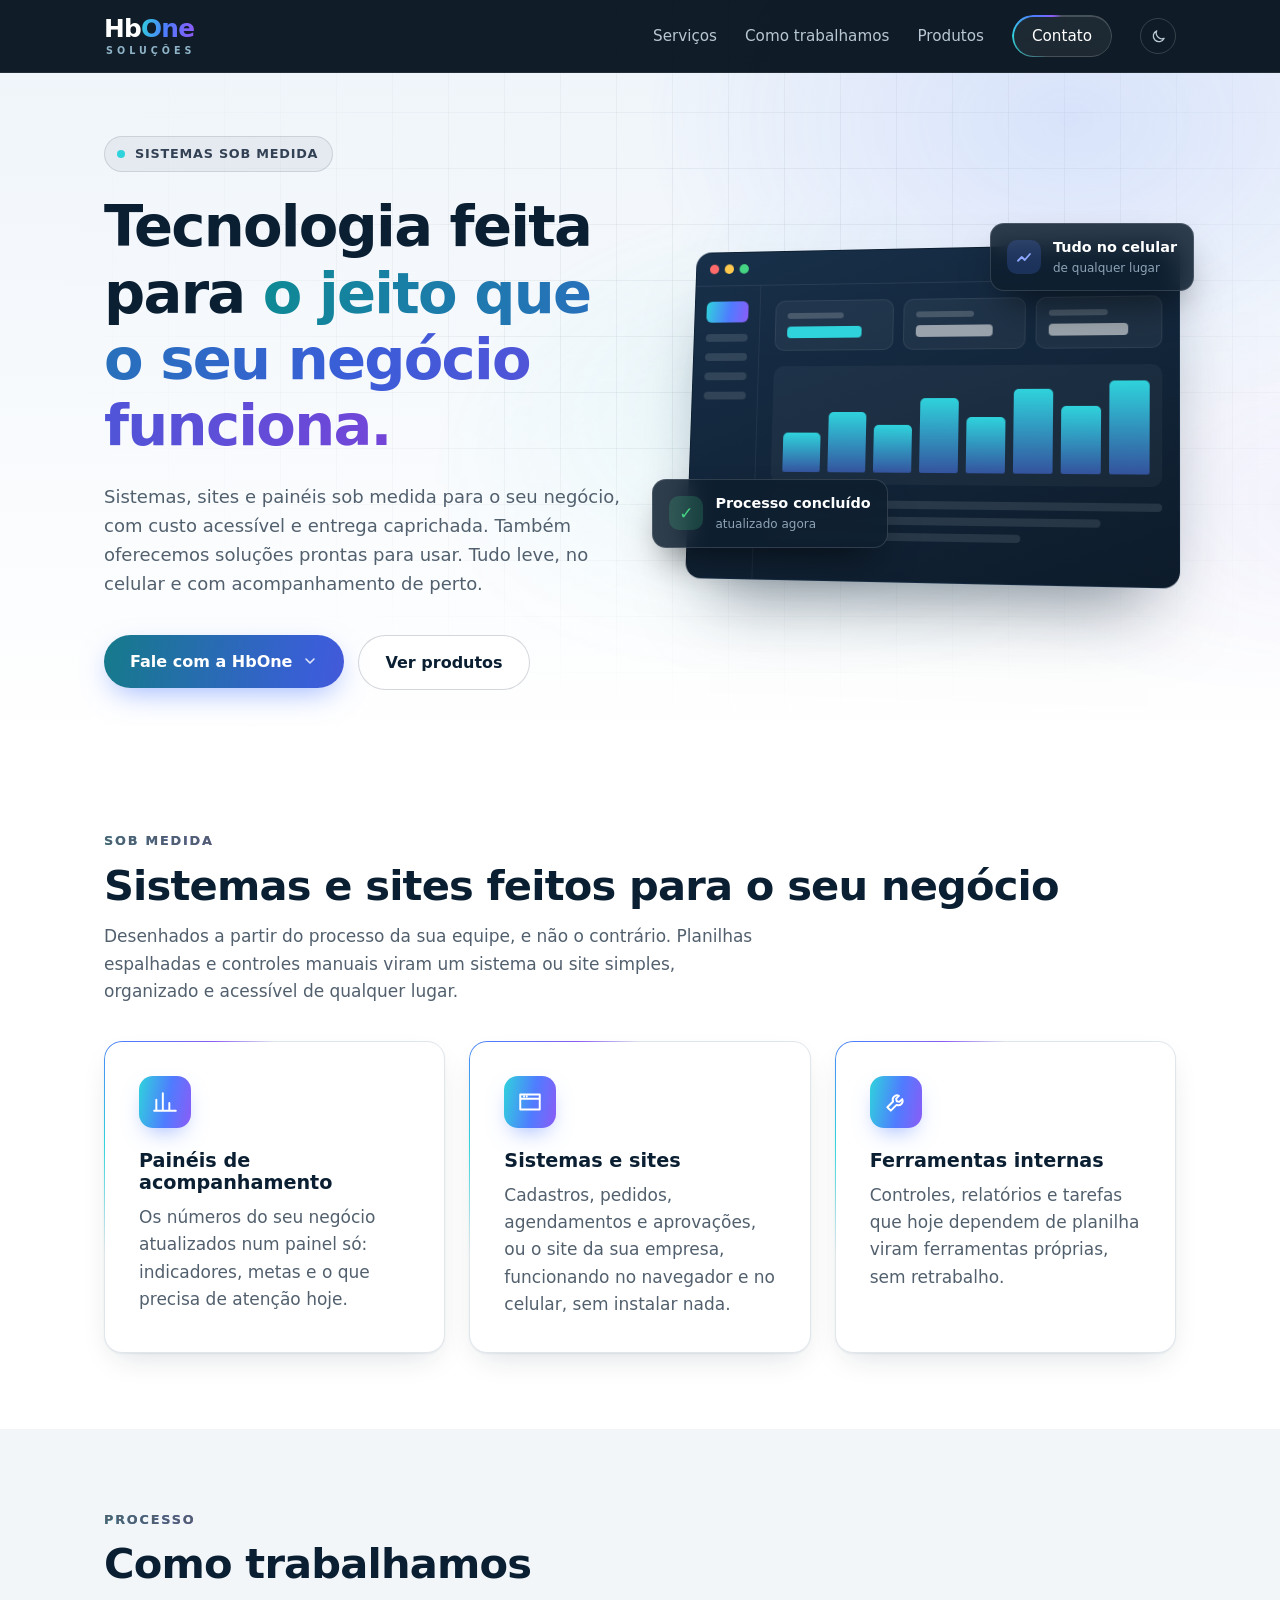
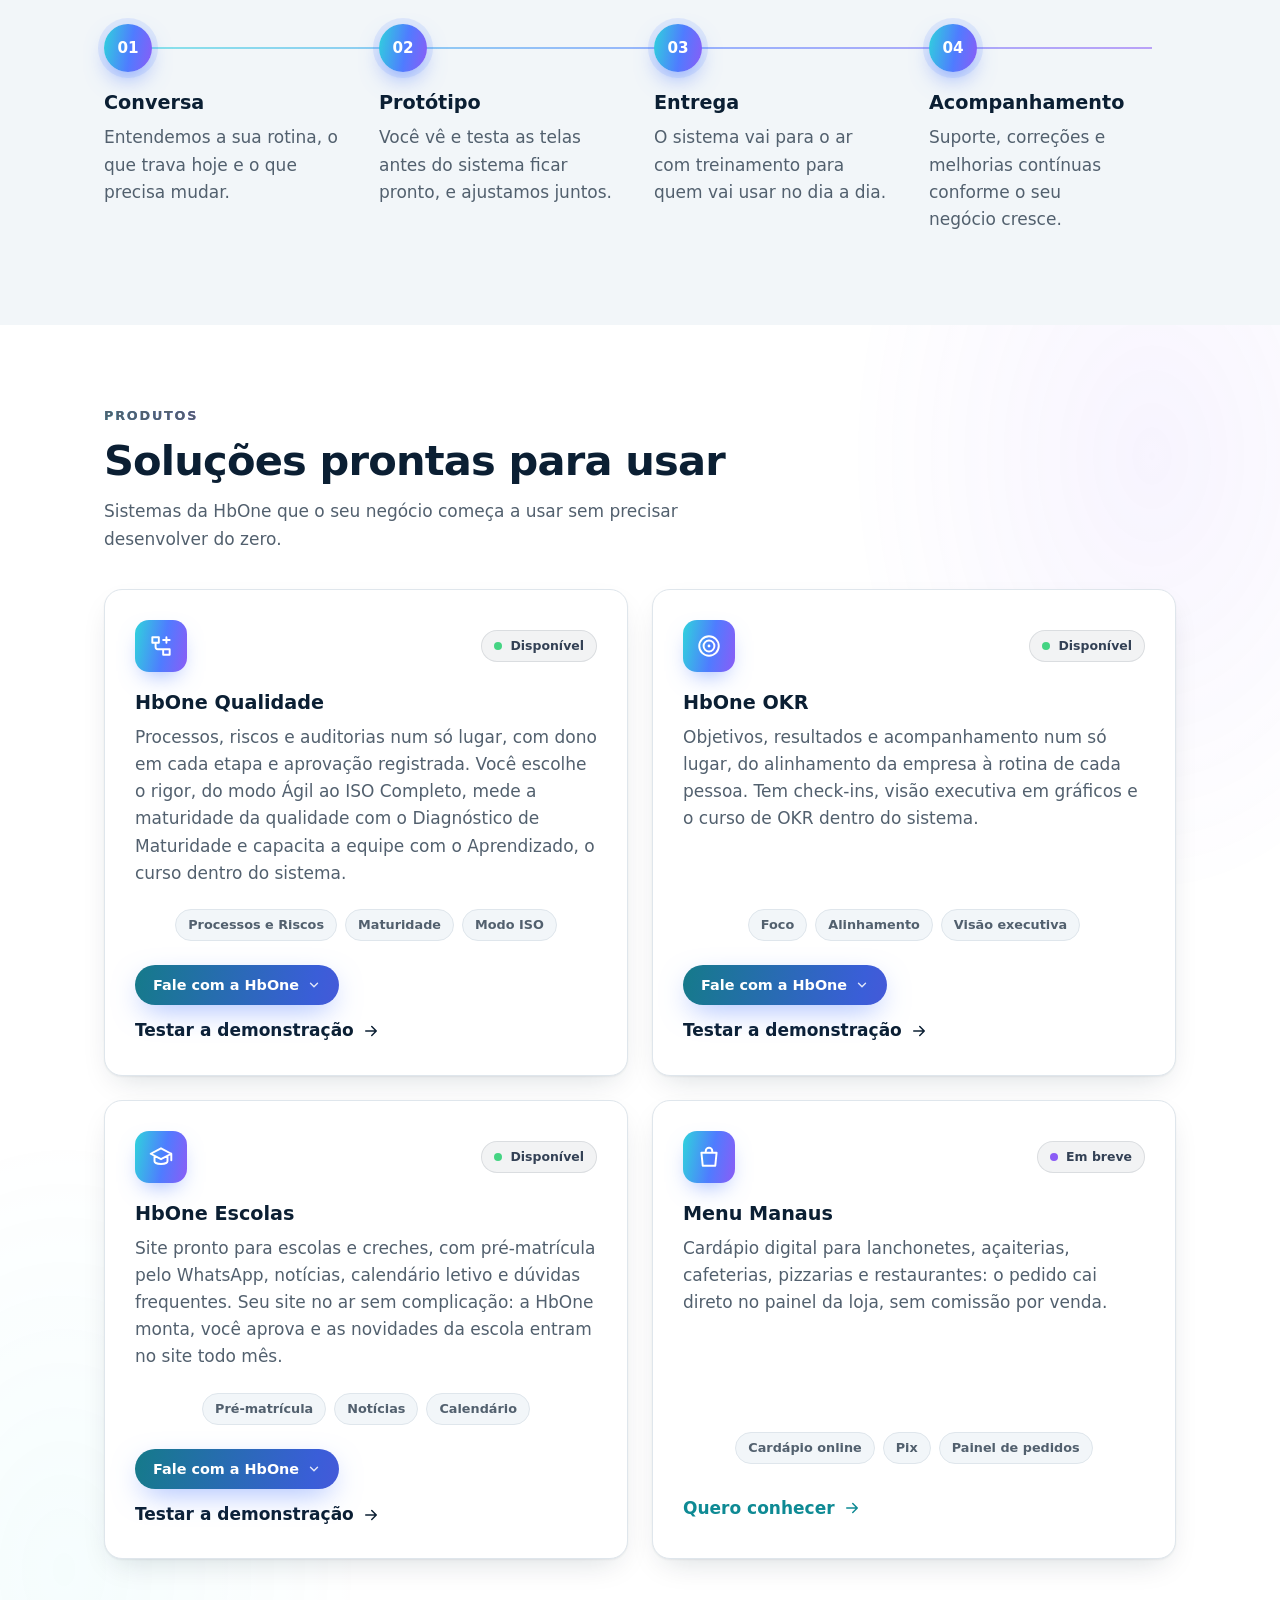
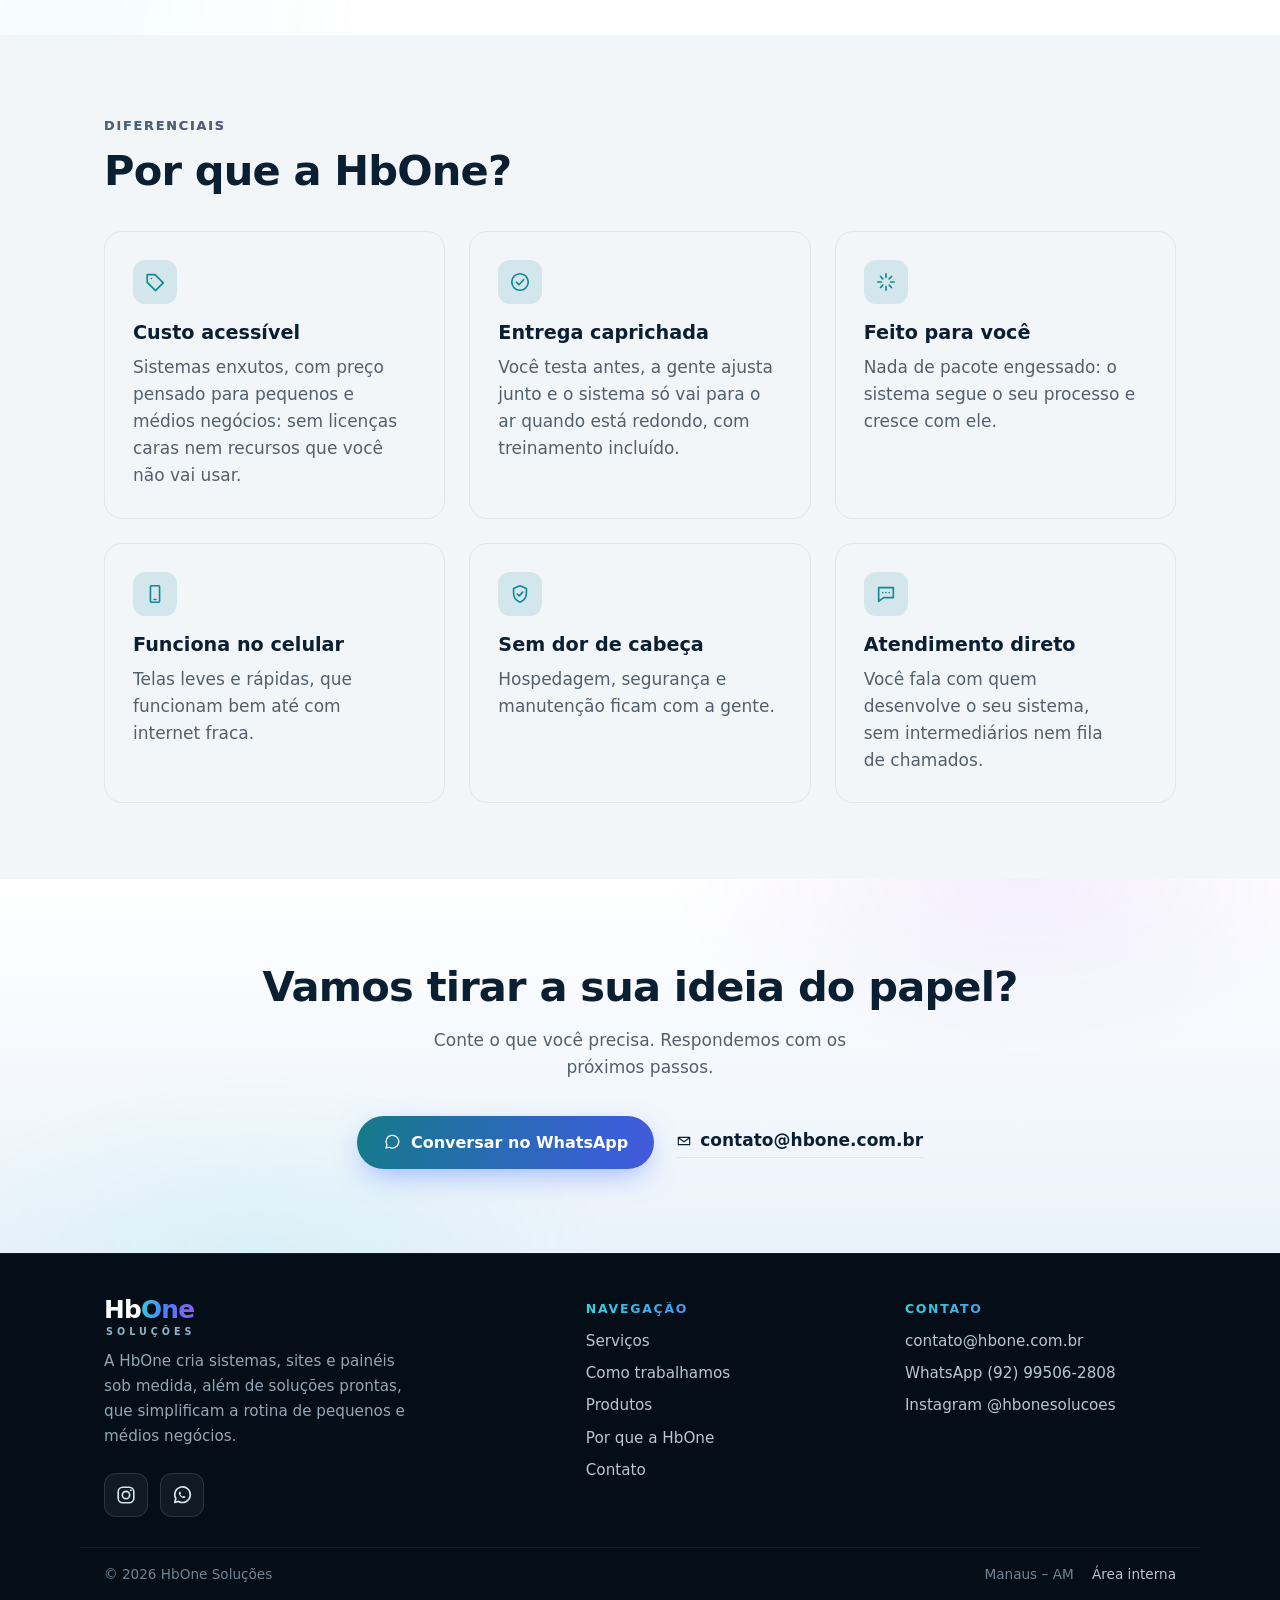
==== commit be92229d: "Produtos: etiquetas e botões alinhados entre cartões da mesma linha Co-Authored-By: Claude Sonnet 5." ====
--- a/index.html
+++ b/index.html
@@ -472,6 +472,8 @@
 .produto:hover .produto__icone { transform: translateY(-4px) rotate(-6deg); }
 .produto h3 { color: #fff; }
 .produto p { color: #a9bbcb; }
+.produto > p { flex: 1 0 auto; }
+.produto > .produto__acao { min-height: 64px; align-items: center; }
 .produto .etiquetas li { color: #b8c7d4; background: rgb(255 255 255 / .05); border-color: rgb(255 255 255 / .12); }
 .produto:hover .etiquetas li { color: #d9fbfd; border-color: rgb(47 211 220 / .45); }
 .estado {
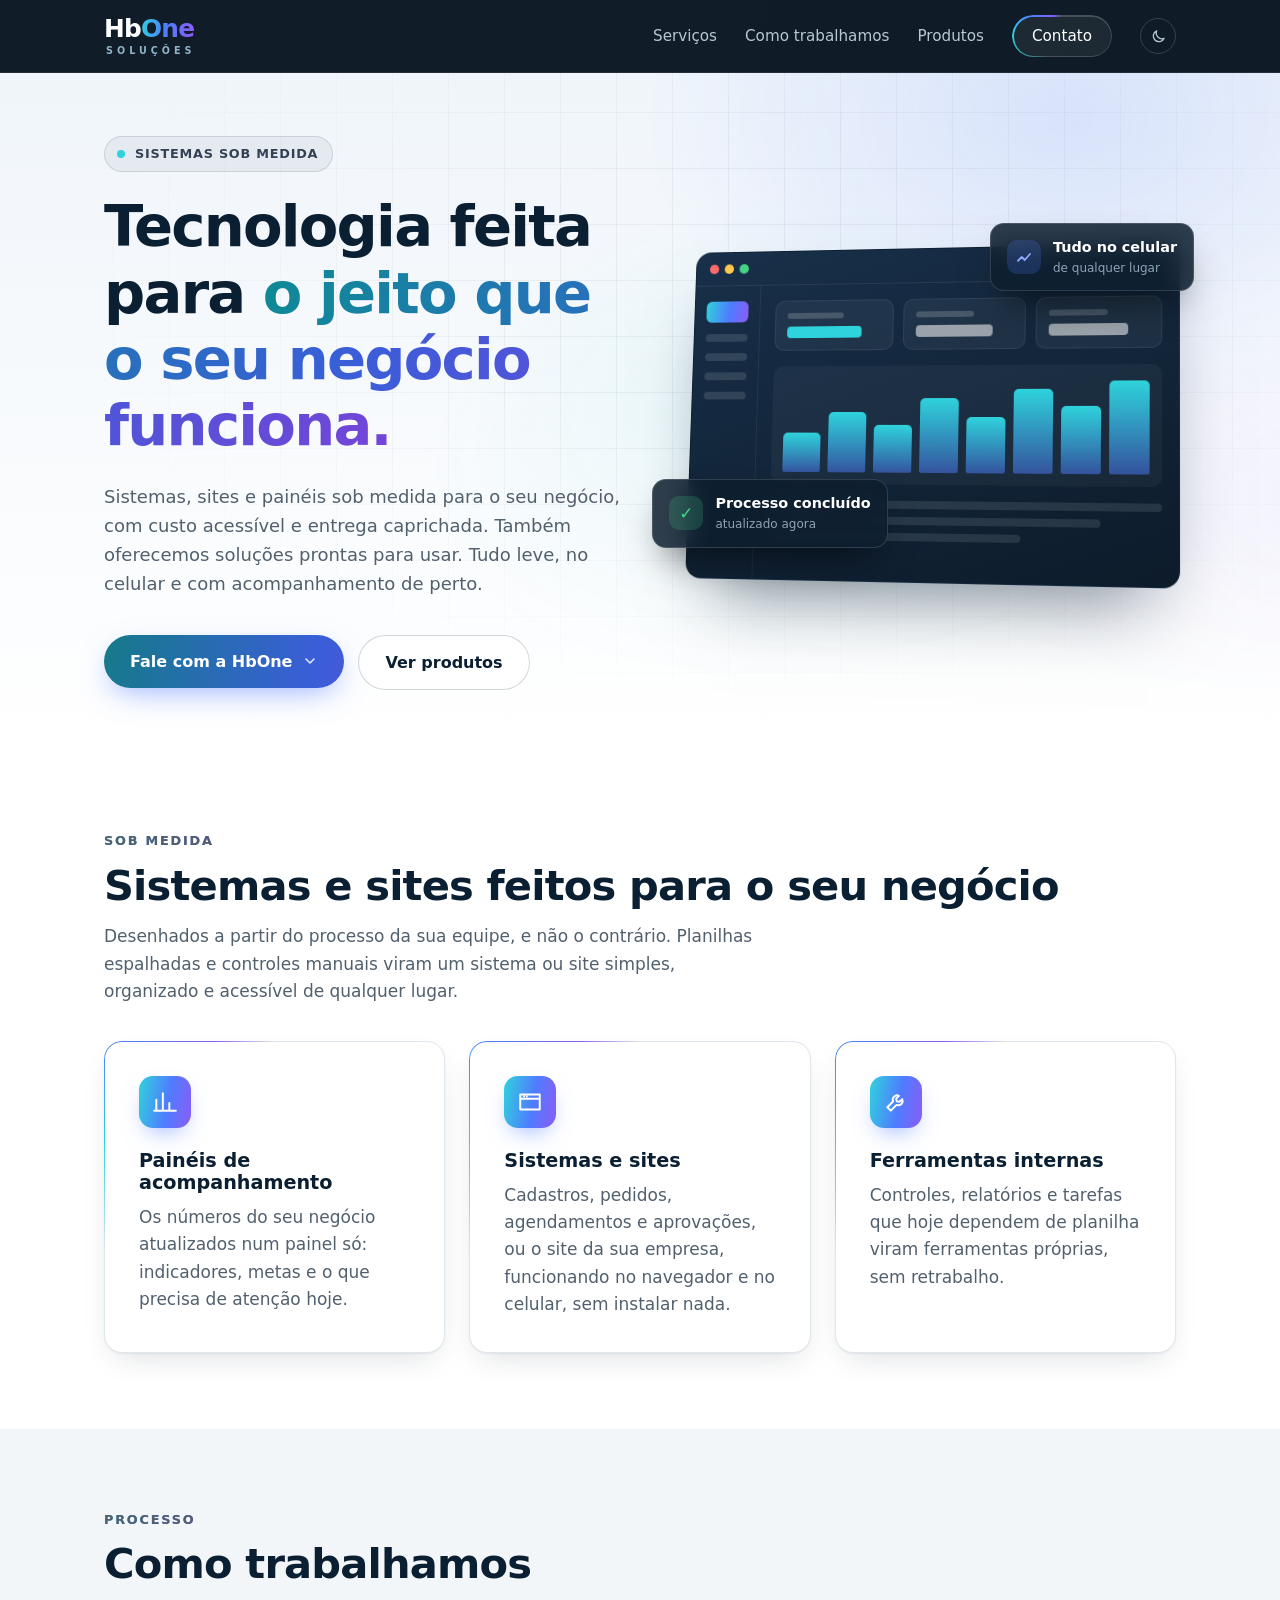
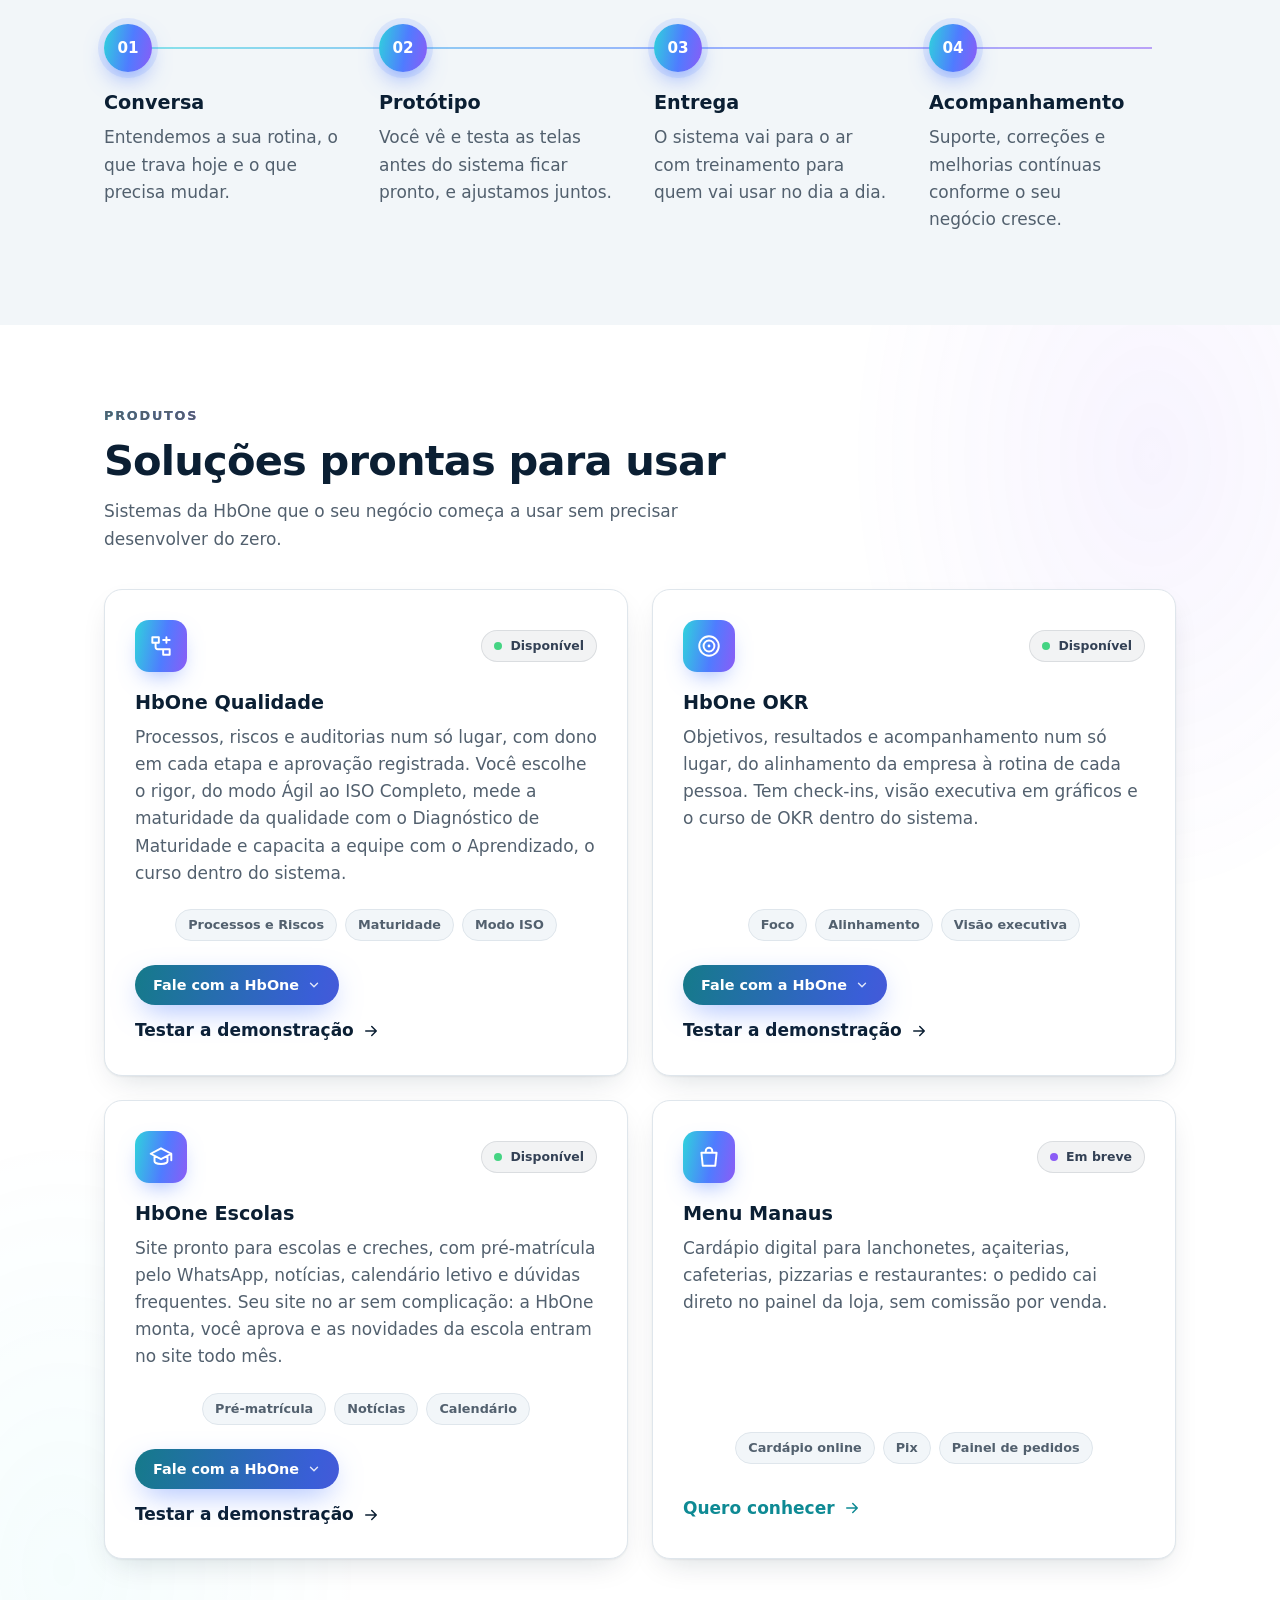
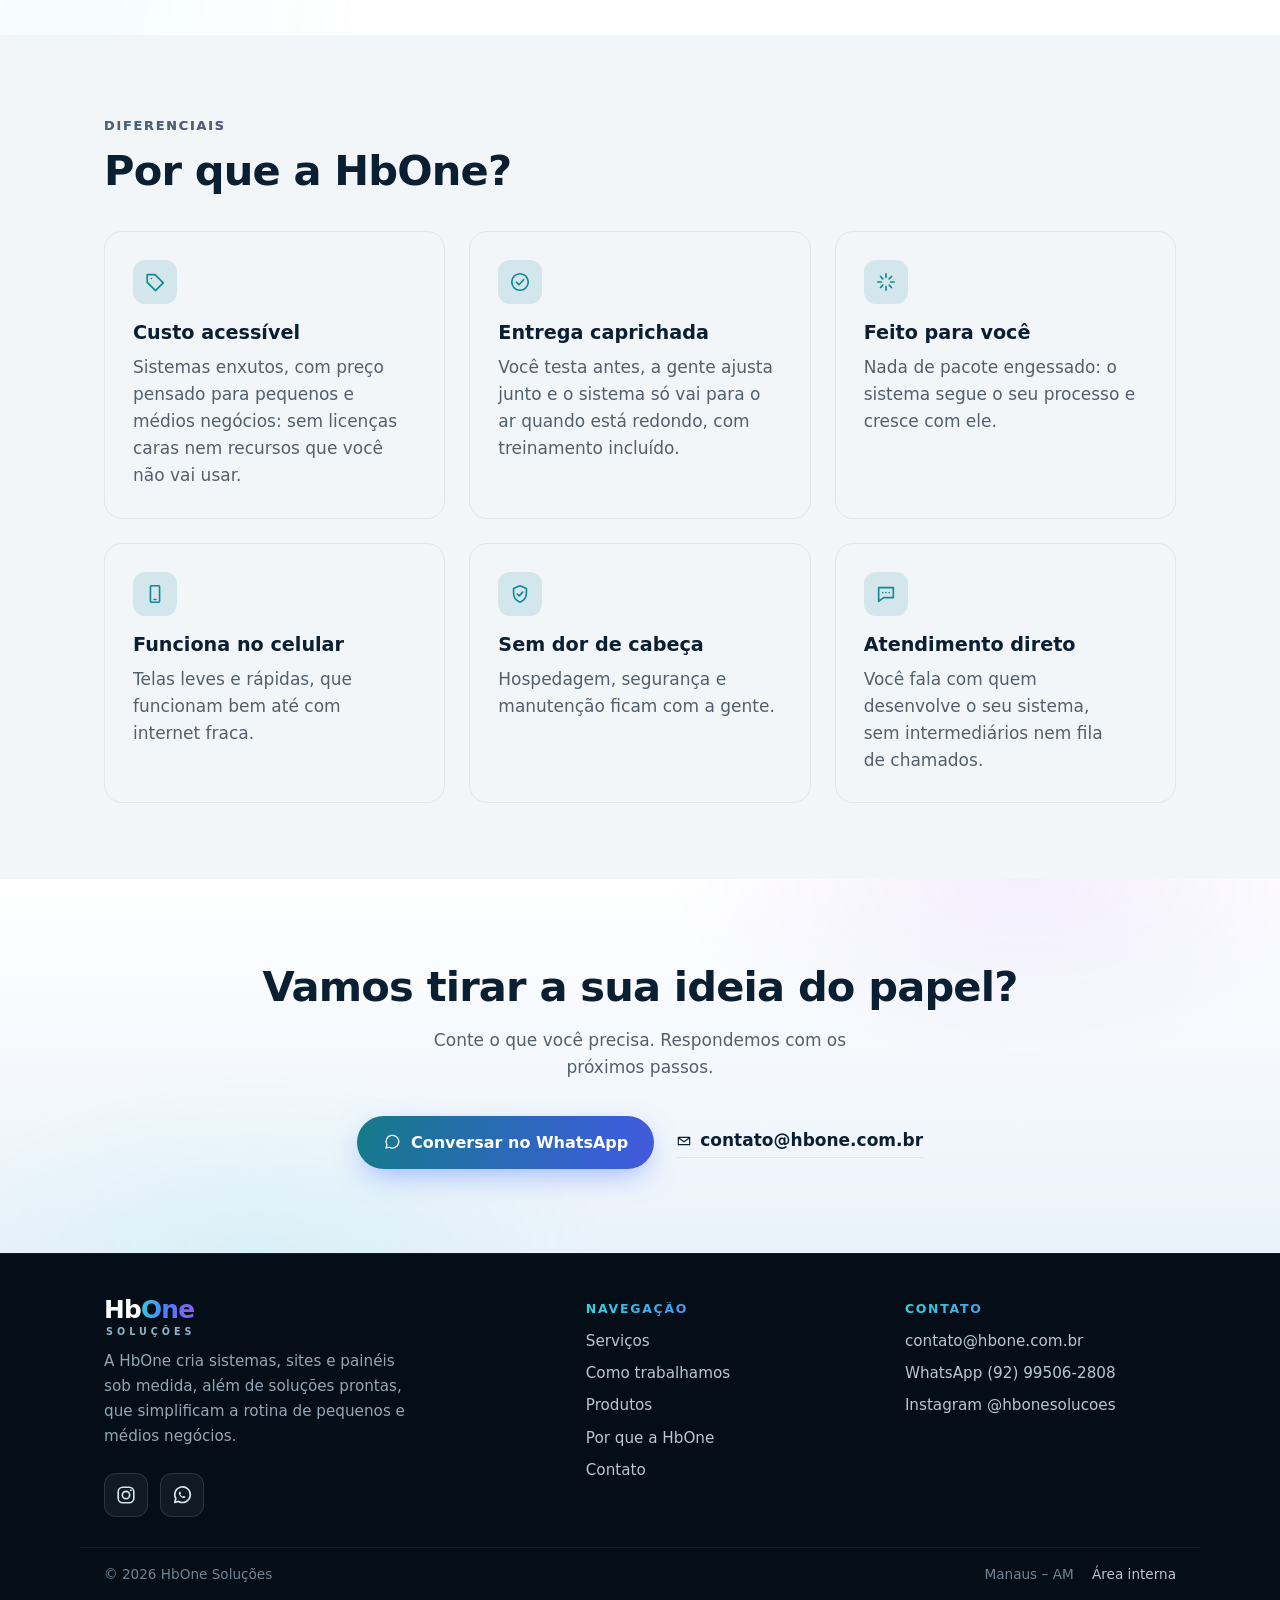
==== commit a7f2c6e7: "Central de entradas, mensagens de WhatsApp por origem e formulário na demo Escolas Co-Authored-By: C" ====
--- a/index.html
+++ b/index.html
@@ -756,7 +756,7 @@
                 <svg class="fale__seta" viewBox="0 0 24 24" aria-hidden="true"><path d="M6 9l6 6 6-6" fill="none" stroke="currentColor" stroke-width="2.4" stroke-linecap="round" stroke-linejoin="round"/></svg>
               </a>
               <div class="fale__balao" id="fale-opcoes" hidden>
-                <a class="fale__opcao" href="https://wa.me/5592995062808?text=Ol%C3%A1!%20Vi%20o%20site%20da%20HbOne%20e%20quero%20conversar%20sobre%20um%20sistema." target="_blank" rel="noopener"><svg viewBox="0 0 24 24" aria-hidden="true"><path d="M4 20l1.3-4A8.5 8.5 0 1 1 8.4 19z" fill="none" stroke="currentColor" stroke-width="1.7" stroke-linejoin="round"/></svg>WhatsApp<em>(92) 99506-2808</em></a>
+                <a class="fale__opcao" href="https://wa.me/5592995062808?text=Ol%C3%A1!%20Vim%20pelo%20site%20da%20HbOne%20e%20gostaria%20de%20conversar%20sobre%20um%20projeto%20para%20o%20meu%20neg%C3%B3cio." target="_blank" rel="noopener"><svg viewBox="0 0 24 24" aria-hidden="true"><path d="M4 20l1.3-4A8.5 8.5 0 1 1 8.4 19z" fill="none" stroke="currentColor" stroke-width="1.7" stroke-linejoin="round"/></svg>WhatsApp<em>(92) 99506-2808</em></a>
                 <a class="fale__opcao" href="mailto:contato@hbone.com.br?subject=Contato%20pelo%20site%20HbOne" data-copiar="contato@hbone.com.br"><svg viewBox="0 0 24 24" aria-hidden="true"><path d="M3.5 6.5h17v11h-17z M3.5 7l8.5 6 8.5-6" fill="none" stroke="currentColor" stroke-width="1.7" stroke-linejoin="round"/></svg>E-mail<em>contato@hbone.com.br</em></a>
               </div>
             </div>
@@ -878,7 +878,7 @@
                   <svg class="fale__seta" viewBox="0 0 24 24" aria-hidden="true"><path d="M6 9l6 6 6-6" fill="none" stroke="currentColor" stroke-width="2.4" stroke-linecap="round" stroke-linejoin="round"/></svg>
                 </a>
                 <div class="fale__balao" id="fale-produto" hidden>
-                  <a class="fale__opcao" href="https://wa.me/5592995062808?text=Ol%C3%A1!%20Quero%20conhecer%20o%20HbOne%20Qualidade." target="_blank" rel="noopener"><svg viewBox="0 0 24 24" aria-hidden="true"><path d="M4 20l1.3-4A8.5 8.5 0 1 1 8.4 19z" fill="none" stroke="currentColor" stroke-width="1.7" stroke-linejoin="round"/></svg>WhatsApp<em>(92) 99506-2808</em></a>
+                  <a class="fale__opcao" href="https://wa.me/5592995062808?text=Ol%C3%A1!%20Vi%20o%20HbOne%20Qualidade%20no%20site%20e%20quero%20entender%20como%20funciona%20para%20a%20minha%20empresa." target="_blank" rel="noopener"><svg viewBox="0 0 24 24" aria-hidden="true"><path d="M4 20l1.3-4A8.5 8.5 0 1 1 8.4 19z" fill="none" stroke="currentColor" stroke-width="1.7" stroke-linejoin="round"/></svg>WhatsApp<em>(92) 99506-2808</em></a>
                   <a class="fale__opcao" href="mailto:contato@hbone.com.br?subject=HbOne%20Qualidade" data-copiar="contato@hbone.com.br"><svg viewBox="0 0 24 24" aria-hidden="true"><path d="M3.5 6.5h17v11h-17z M3.5 7l8.5 6 8.5-6" fill="none" stroke="currentColor" stroke-width="1.7" stroke-linejoin="round"/></svg>E-mail<em>contato@hbone.com.br</em></a>
                 </div>
               </div>
@@ -900,7 +900,7 @@
                   <svg class="fale__seta" viewBox="0 0 24 24" aria-hidden="true"><path d="M6 9l6 6 6-6" fill="none" stroke="currentColor" stroke-width="2.4" stroke-linecap="round" stroke-linejoin="round"/></svg>
                 </a>
                 <div class="fale__balao" id="fale-okr" hidden>
-                  <a class="fale__opcao" href="https://wa.me/5592995062808?text=Ol%C3%A1!%20Quero%20conhecer%20o%20HbOne%20OKR." target="_blank" rel="noopener"><svg viewBox="0 0 24 24" aria-hidden="true"><path d="M4 20l1.3-4A8.5 8.5 0 1 1 8.4 19z" fill="none" stroke="currentColor" stroke-width="1.7" stroke-linejoin="round"/></svg>WhatsApp<em>(92) 99506-2808</em></a>
+                  <a class="fale__opcao" href="https://wa.me/5592995062808?text=Ol%C3%A1!%20Vi%20o%20HbOne%20OKR%20no%20site%20e%20quero%20entender%20como%20funciona%20para%20a%20minha%20empresa." target="_blank" rel="noopener"><svg viewBox="0 0 24 24" aria-hidden="true"><path d="M4 20l1.3-4A8.5 8.5 0 1 1 8.4 19z" fill="none" stroke="currentColor" stroke-width="1.7" stroke-linejoin="round"/></svg>WhatsApp<em>(92) 99506-2808</em></a>
                   <a class="fale__opcao" href="mailto:contato@hbone.com.br?subject=HbOne%20OKR" data-copiar="contato@hbone.com.br"><svg viewBox="0 0 24 24" aria-hidden="true"><path d="M3.5 6.5h17v11h-17z M3.5 7l8.5 6 8.5-6" fill="none" stroke="currentColor" stroke-width="1.7" stroke-linejoin="round"/></svg>E-mail<em>contato@hbone.com.br</em></a>
                 </div>
               </div>
@@ -922,7 +922,7 @@
                   <svg class="fale__seta" viewBox="0 0 24 24" aria-hidden="true"><path d="M6 9l6 6 6-6" fill="none" stroke="currentColor" stroke-width="2.4" stroke-linecap="round" stroke-linejoin="round"/></svg>
                 </a>
                 <div class="fale__balao" id="fale-escolas" hidden>
-                  <a class="fale__opcao" href="https://wa.me/5592995062808?text=Ol%C3%A1!%20Quero%20um%20site%20como%20o%20HbOne%20Escolas%20para%20a%20minha%20escola." target="_blank" rel="noopener"><svg viewBox="0 0 24 24" aria-hidden="true"><path d="M4 20l1.3-4A8.5 8.5 0 1 1 8.4 19z" fill="none" stroke="currentColor" stroke-width="1.7" stroke-linejoin="round"/></svg>WhatsApp<em>(92) 99506-2808</em></a>
+                  <a class="fale__opcao" href="https://wa.me/5592995062808?text=Ol%C3%A1!%20Vi%20o%20HbOne%20Escolas%20no%20site%20e%20gostaria%20de%20um%20site%20assim%20para%20a%20minha%20escola." target="_blank" rel="noopener"><svg viewBox="0 0 24 24" aria-hidden="true"><path d="M4 20l1.3-4A8.5 8.5 0 1 1 8.4 19z" fill="none" stroke="currentColor" stroke-width="1.7" stroke-linejoin="round"/></svg>WhatsApp<em>(92) 99506-2808</em></a>
                   <a class="fale__opcao" href="mailto:contato@hbone.com.br?subject=HbOne%20Escolas" data-copiar="contato@hbone.com.br"><svg viewBox="0 0 24 24" aria-hidden="true"><path d="M3.5 6.5h17v11h-17z M3.5 7l8.5 6 8.5-6" fill="none" stroke="currentColor" stroke-width="1.7" stroke-linejoin="round"/></svg>E-mail<em>contato@hbone.com.br</em></a>
                 </div>
               </div>
@@ -937,7 +937,7 @@
             <h3>Menu Manaus</h3>
             <p>Cardápio digital para lanchonetes, açaiterias, cafeterias, pizzarias e restaurantes: o pedido cai direto no painel da loja, sem comissão por venda.</p>
             <ul class="etiquetas"><li>Cardápio online</li><li>Pix</li><li>Painel de pedidos</li></ul>
-            <a class="produto__acao" href="https://wa.me/5592995062808?text=Ol%C3%A1!%20Quero%20conhecer%20o%20Menu%20Manaus." target="_blank" rel="noopener">Quero conhecer <svg viewBox="0 0 24 24" aria-hidden="true"><path d="M5 12h14M13 6l6 6-6 6" fill="none" stroke="currentColor" stroke-width="2" stroke-linecap="round" stroke-linejoin="round"/></svg></a>
+            <a class="produto__acao" href="https://wa.me/5592995062808?text=Ol%C3%A1!%20Vi%20o%20Menu%20Manaus%20no%20site%20e%20quero%20saber%20quando%20fica%20dispon%C3%ADvel." target="_blank" rel="noopener">Quero conhecer <svg viewBox="0 0 24 24" aria-hidden="true"><path d="M5 12h14M13 6l6 6-6 6" fill="none" stroke="currentColor" stroke-width="2" stroke-linecap="round" stroke-linejoin="round"/></svg></a>
           </article>
         </div>
       </div>
@@ -988,7 +988,7 @@
         <h2>Vamos tirar a sua ideia do papel?</h2>
         <p>Conte o que você precisa. Respondemos com os próximos passos.</p>
         <div class="botoes botoes--centro">
-          <a class="botao botao--principal" href="https://wa.me/5592995062808?text=Ol%C3%A1!%20Vi%20o%20site%20da%20HbOne%20e%20quero%20conversar%20sobre%20um%20sistema." target="_blank" rel="noopener">
+          <a class="botao botao--principal" href="https://wa.me/5592995062808?text=Ol%C3%A1!%20Vim%20pelo%20site%20da%20HbOne%20e%20gostaria%20de%20conversar%20sobre%20um%20projeto%20para%20o%20meu%20neg%C3%B3cio." target="_blank" rel="noopener">
             <svg viewBox="0 0 24 24" aria-hidden="true"><path d="M4 20l1.3-4A8.5 8.5 0 1 1 8.4 19z" fill="none" stroke="currentColor" stroke-width="1.7" stroke-linejoin="round"/></svg>
             Conversar no WhatsApp
           </a>
@@ -1010,7 +1010,7 @@
           <a href="https://www.instagram.com/hbonesolucoes/" target="_blank" rel="noopener" aria-label="Instagram da HbOne (abre em nova aba)">
             <svg viewBox="0 0 24 24" aria-hidden="true"><rect x="3.5" y="3.5" width="17" height="17" rx="5" fill="none" stroke="currentColor" stroke-width="1.8"/><circle cx="12" cy="12" r="4" fill="none" stroke="currentColor" stroke-width="1.8"/><circle cx="17.3" cy="6.7" r="1.1" fill="currentColor"/></svg>
           </a>
-          <a href="https://wa.me/5592995062808?text=Ol%C3%A1!%20Vi%20o%20site%20da%20HbOne%20e%20quero%20conversar%20sobre%20um%20sistema." target="_blank" rel="noopener" aria-label="WhatsApp da HbOne (abre em nova aba)">
+          <a href="https://wa.me/5592995062808?text=Ol%C3%A1!%20Vim%20pelo%20site%20da%20HbOne%20e%20gostaria%20de%20conversar%20sobre%20um%20projeto%20para%20o%20meu%20neg%C3%B3cio." target="_blank" rel="noopener" aria-label="WhatsApp da HbOne (abre em nova aba)">
             <svg viewBox="0 0 24 24" aria-hidden="true"><path d="M4 20l1.3-4A8.5 8.5 0 1 1 8.4 19z" fill="none" stroke="currentColor" stroke-width="1.8" stroke-linejoin="round"/><path d="M9.2 8.6c.3-.6.9-.6 1.1 0l.5 1.3c.1.3 0 .6-.2.8l-.5.5c.6 1.2 1.5 2.1 2.7 2.7l.5-.5c.2-.2.5-.3.8-.2l1.3.5c.6.2.6.8 0 1.1-.9.6-2 .7-3 .2a8 8 0 0 1-3.6-3.6c-.5-1-.4-2.1.4-2.8z" fill="currentColor"/></svg>
           </a>
         </div>
@@ -1031,7 +1031,7 @@
         <h2 class="rodape__titulo">Contato</h2>
         <ul>
           <li><a href="mailto:contato@hbone.com.br?subject=Contato%20pelo%20site%20HbOne" data-copiar="contato@hbone.com.br">contato@hbone.com.br</a></li>
-          <li><a href="https://wa.me/5592995062808?text=Ol%C3%A1!%20Vi%20o%20site%20da%20HbOne%20e%20quero%20conversar%20sobre%20um%20sistema." target="_blank" rel="noopener">WhatsApp (92) 99506-2808</a></li>
+          <li><a href="https://wa.me/5592995062808?text=Ol%C3%A1!%20Vim%20pelo%20site%20da%20HbOne%20e%20gostaria%20de%20conversar%20sobre%20um%20projeto%20para%20o%20meu%20neg%C3%B3cio." target="_blank" rel="noopener">WhatsApp (92) 99506-2808</a></li>
           <li><a href="https://www.instagram.com/hbonesolucoes/" target="_blank" rel="noopener">Instagram @hbonesolucoes</a></li>
         </ul>
       </div>
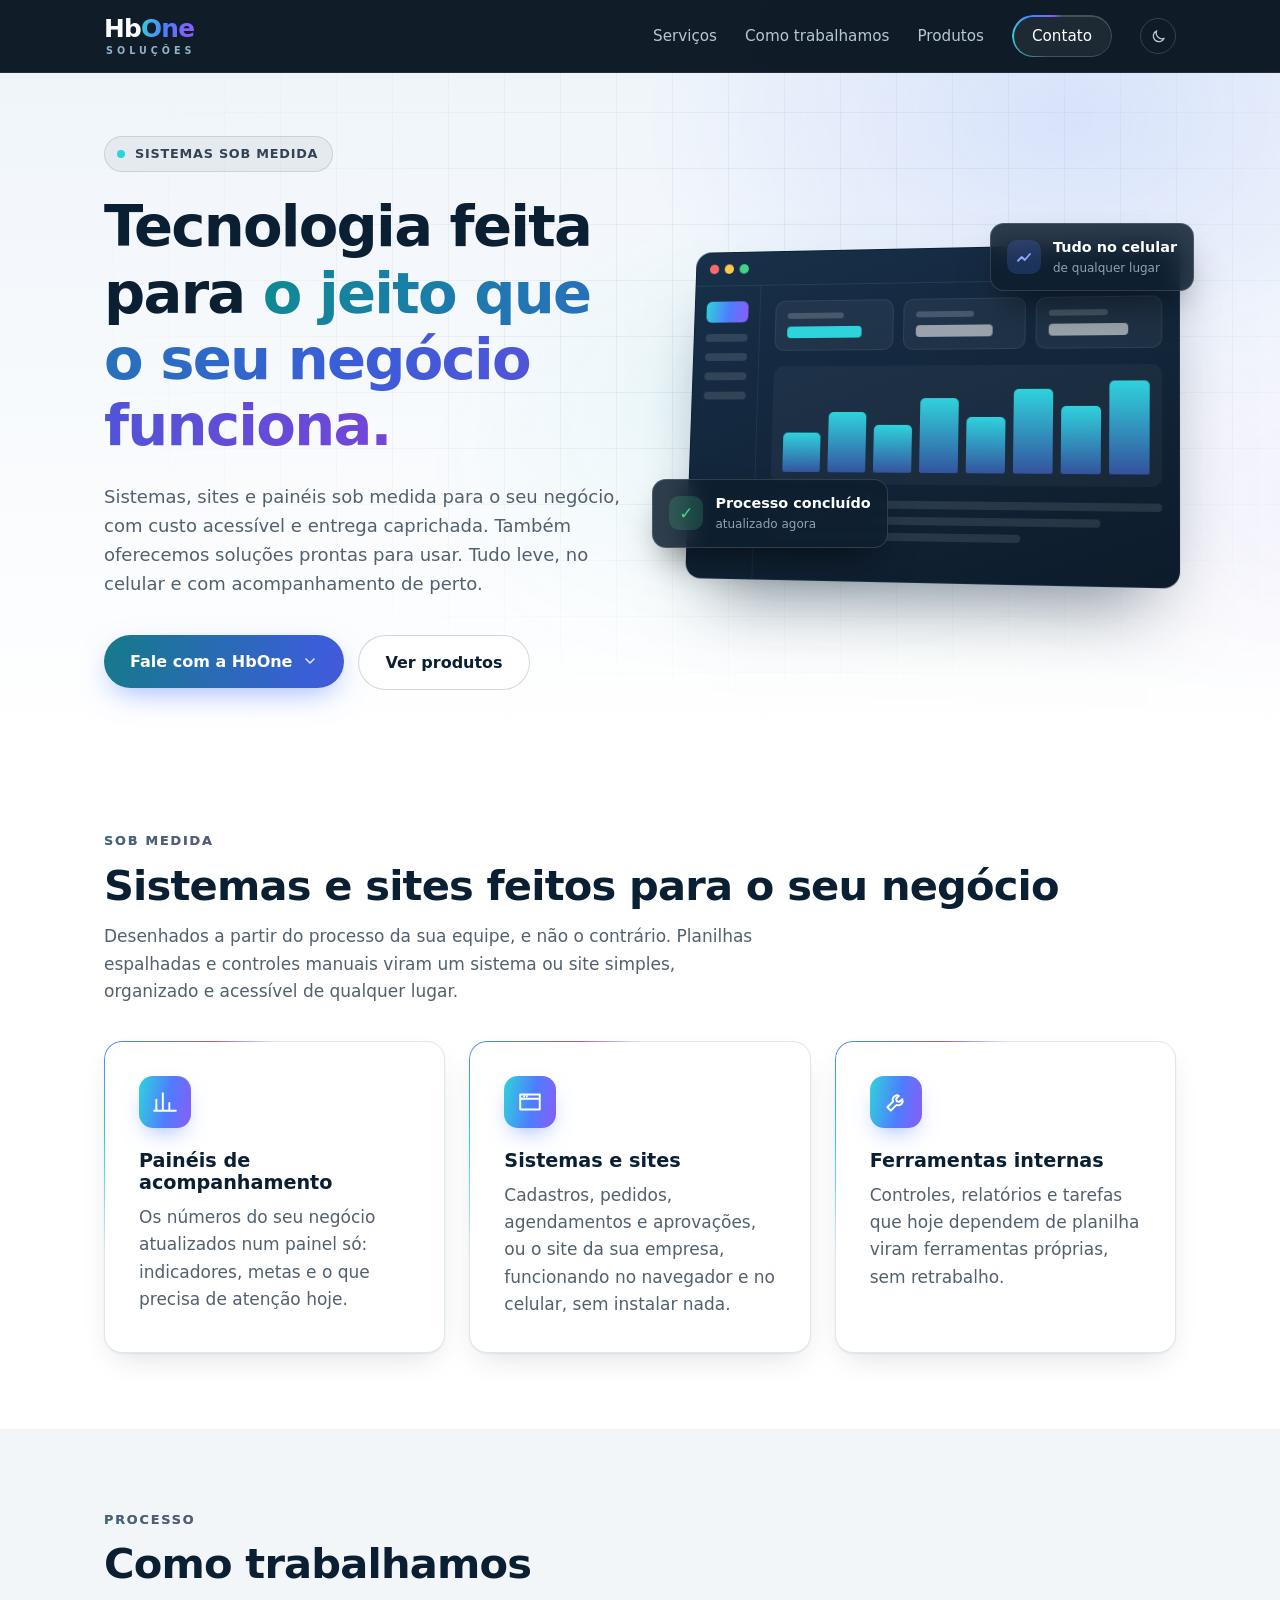
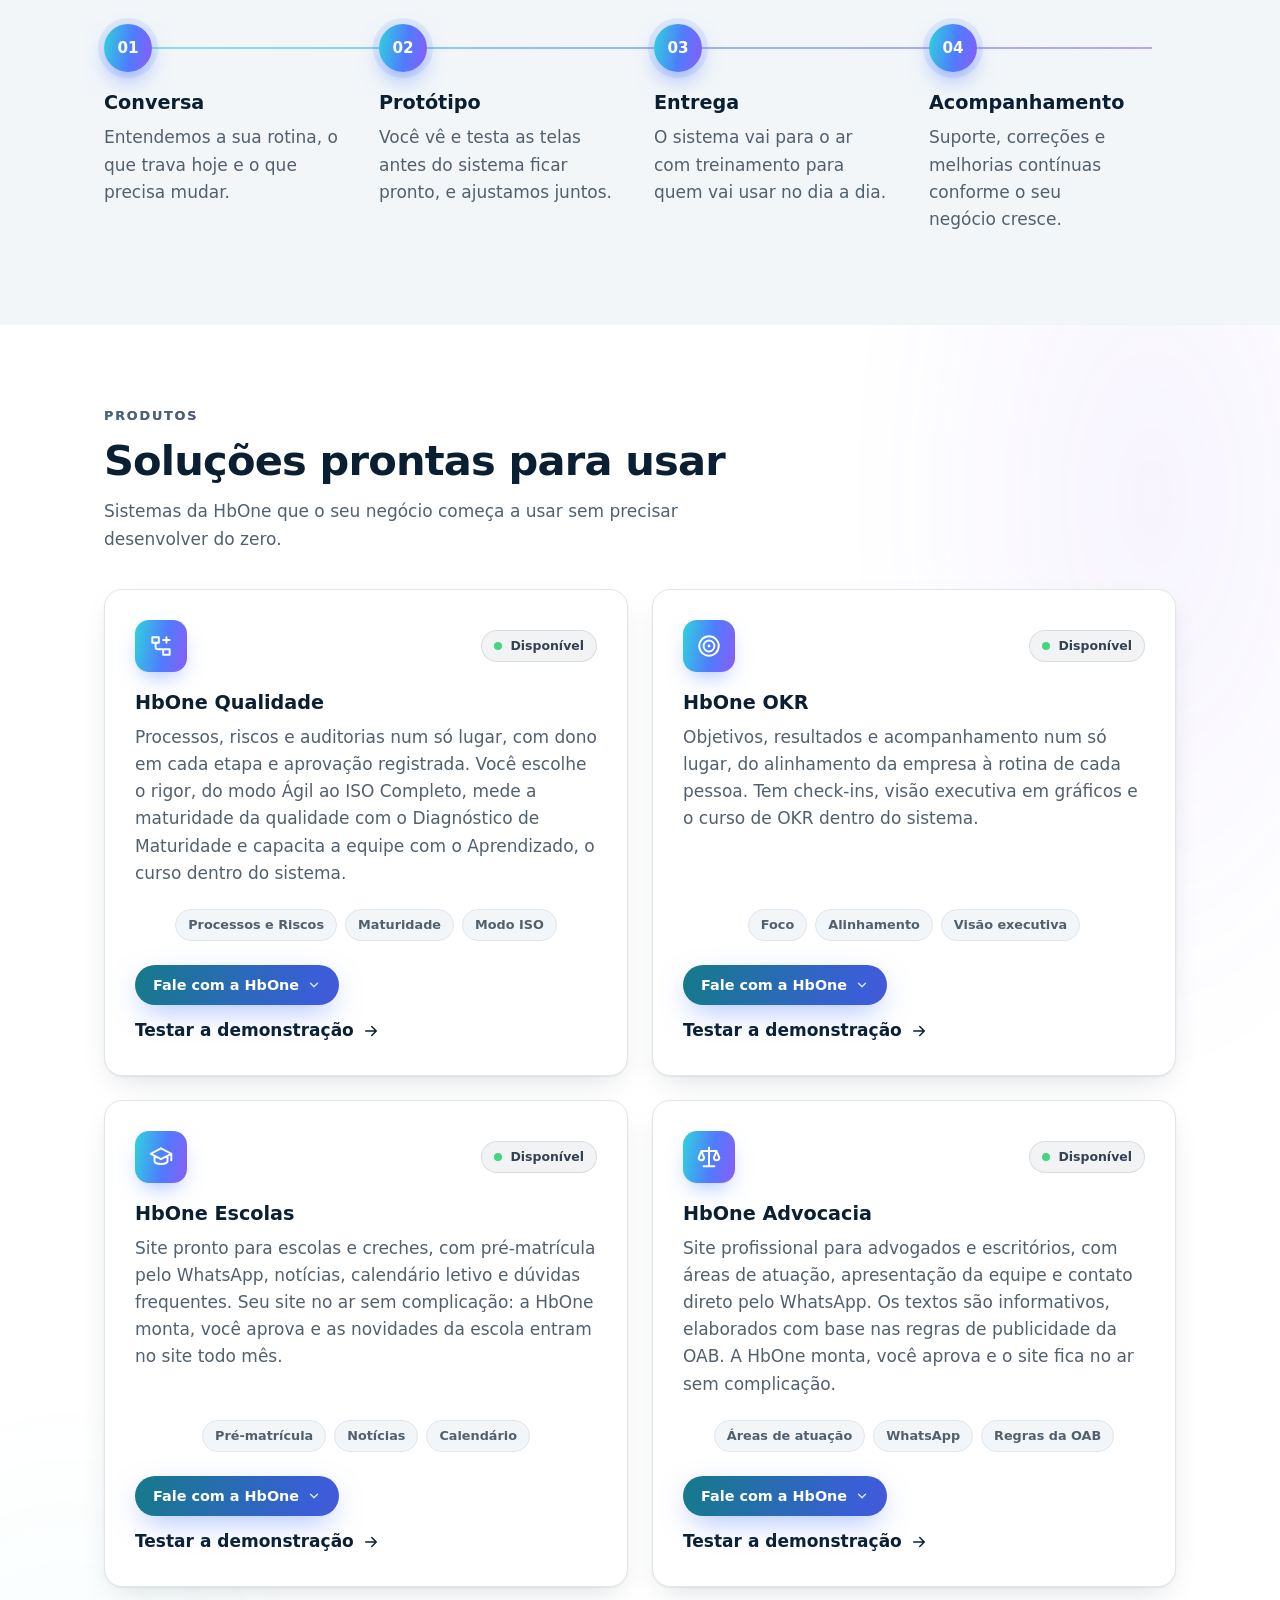
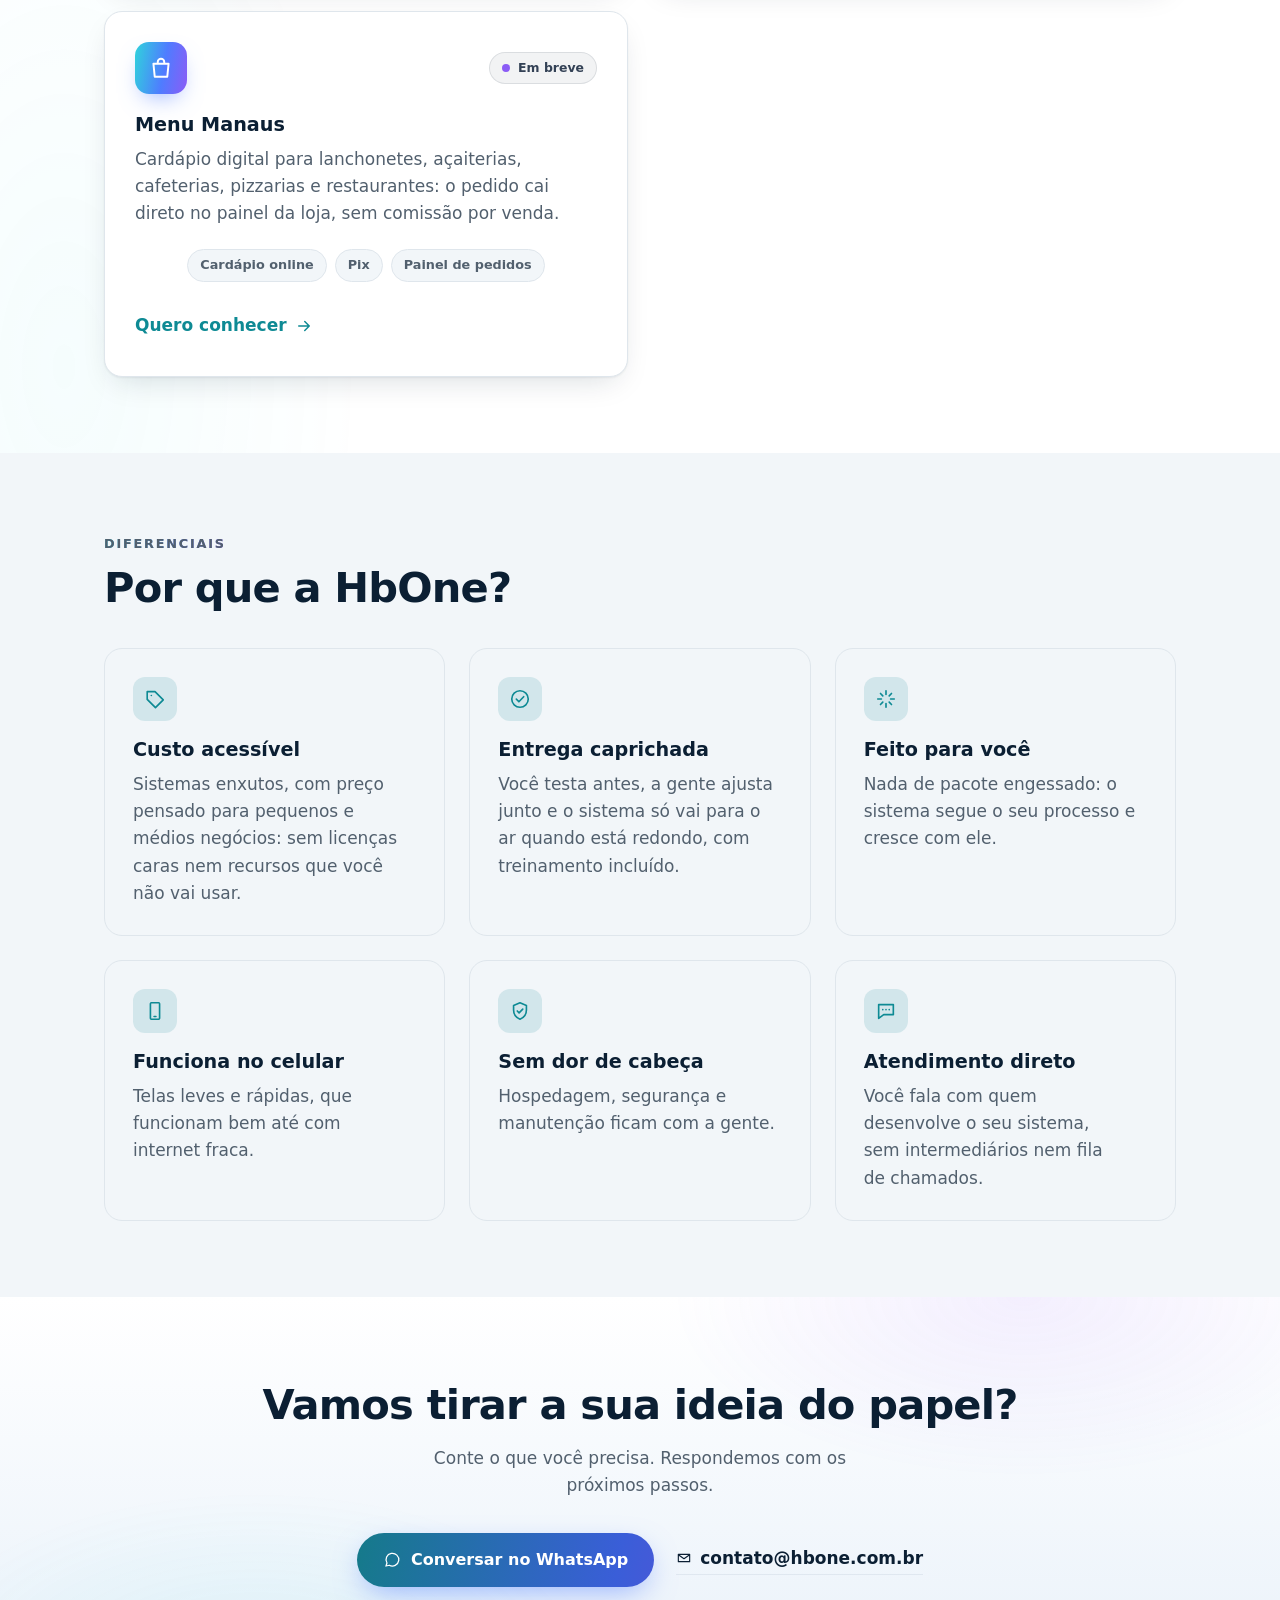
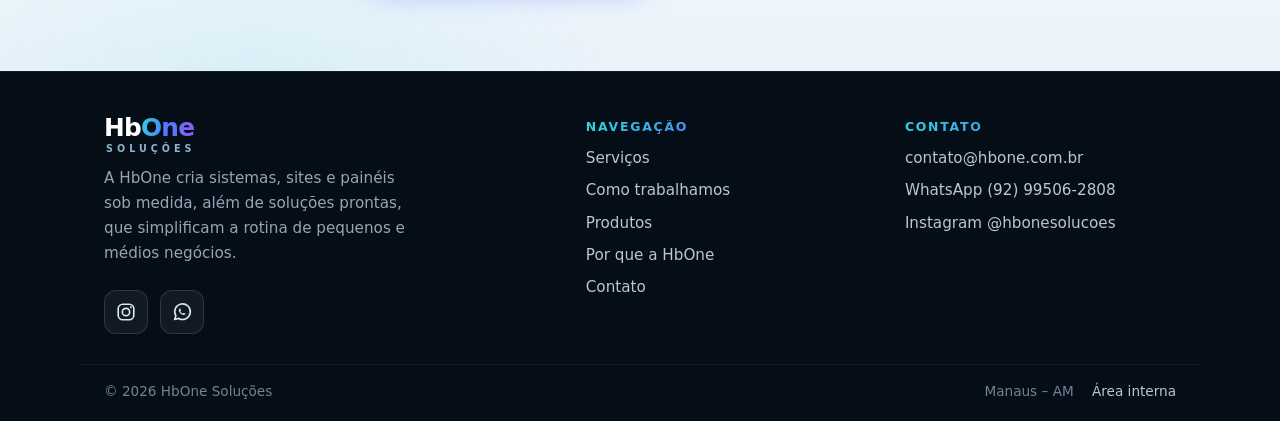
==== commit 42e759b3: "Produtos: cartão HbOne Advocacia com demonstração Co-Authored-By: Claude Sonnet 5.5 <noreply@anthrop" ====
--- a/index.html
+++ b/index.html
@@ -929,6 +929,28 @@
               <a class="produto__acao produto__acao--demo" href="https://demo-escola.hbone.com.br" target="_blank" rel="noopener">Testar a demonstração <svg viewBox="0 0 24 24" aria-hidden="true"><path d="M5 12h14M13 6l6 6-6 6" fill="none" stroke="currentColor" stroke-width="2" stroke-linecap="round" stroke-linejoin="round"/></svg></a>
             </div>
           </article>
+          <article class="produto produto--fale revelar">
+            <div class="produto__topo">
+              <span class="produto__icone"><svg viewBox="0 0 24 24" aria-hidden="true"><path d="M12 3.5v17 M7 20.5h10 M5 6.5h14 M5 6.5l-2.5 6a2.5 2.5 0 0 0 5 0z M19 6.5l-2.5 6a2.5 2.5 0 0 0 5 0z" fill="none" stroke="currentColor" stroke-width="1.8" stroke-linecap="round" stroke-linejoin="round"/></svg></span>
+              <span class="estado estado--disponivel">Disponível</span>
+            </div>
+            <h3>HbOne Advocacia</h3>
+            <p>Site profissional para advogados e escritórios, com áreas de atuação, apresentação da equipe e contato direto pelo WhatsApp. Os textos são informativos, elaborados com base nas regras de publicidade da OAB. A HbOne monta, você aprova e o site fica no ar sem complicação.</p>
+            <ul class="etiquetas"><li>Áreas de atuação</li><li>WhatsApp</li><li>Regras da OAB</li></ul>
+            <div class="produto__acoes">
+              <div class="fale fale--cartao">
+                <a class="botao botao--principal fale__botao" href="#contato" aria-controls="fale-advocacia">
+                  Fale com a HbOne
+                  <svg class="fale__seta" viewBox="0 0 24 24" aria-hidden="true"><path d="M6 9l6 6 6-6" fill="none" stroke="currentColor" stroke-width="2.4" stroke-linecap="round" stroke-linejoin="round"/></svg>
+                </a>
+                <div class="fale__balao" id="fale-advocacia" hidden>
+                  <a class="fale__opcao" href="https://wa.me/5592995062808?text=Ol%C3%A1!%20Vi%20o%20HbOne%20Advocacia%20no%20site%20e%20gostaria%20de%20um%20site%20assim%20para%20o%20meu%20escrit%C3%B3rio." target="_blank" rel="noopener"><svg viewBox="0 0 24 24" aria-hidden="true"><path d="M4 20l1.3-4A8.5 8.5 0 1 1 8.4 19z" fill="none" stroke="currentColor" stroke-width="1.7" stroke-linejoin="round"/></svg>WhatsApp<em>(92) 99506-2808</em></a>
+                  <a class="fale__opcao" href="mailto:contato@hbone.com.br?subject=HbOne%20Advocacia" data-copiar="contato@hbone.com.br"><svg viewBox="0 0 24 24" aria-hidden="true"><path d="M3.5 6.5h17v11h-17z M3.5 7l8.5 6 8.5-6" fill="none" stroke="currentColor" stroke-width="1.7" stroke-linejoin="round"/></svg>E-mail<em>contato@hbone.com.br</em></a>
+                </div>
+              </div>
+              <a class="produto__acao produto__acao--demo" href="https://demo-advocacia.hbone.com.br" target="_blank" rel="noopener">Testar a demonstração <svg viewBox="0 0 24 24" aria-hidden="true"><path d="M5 12h14M13 6l6 6-6 6" fill="none" stroke="currentColor" stroke-width="2" stroke-linecap="round" stroke-linejoin="round"/></svg></a>
+            </div>
+          </article>
           <article class="produto revelar">
             <div class="produto__topo">
               <span class="produto__icone"><svg viewBox="0 0 24 24" aria-hidden="true"><path d="M5 8h14l-1.2 12H6.2z M9 8V6.5a3 3 0 0 1 6 0V8" fill="none" stroke="currentColor" stroke-width="1.8" stroke-linecap="round" stroke-linejoin="round"/></svg></span>
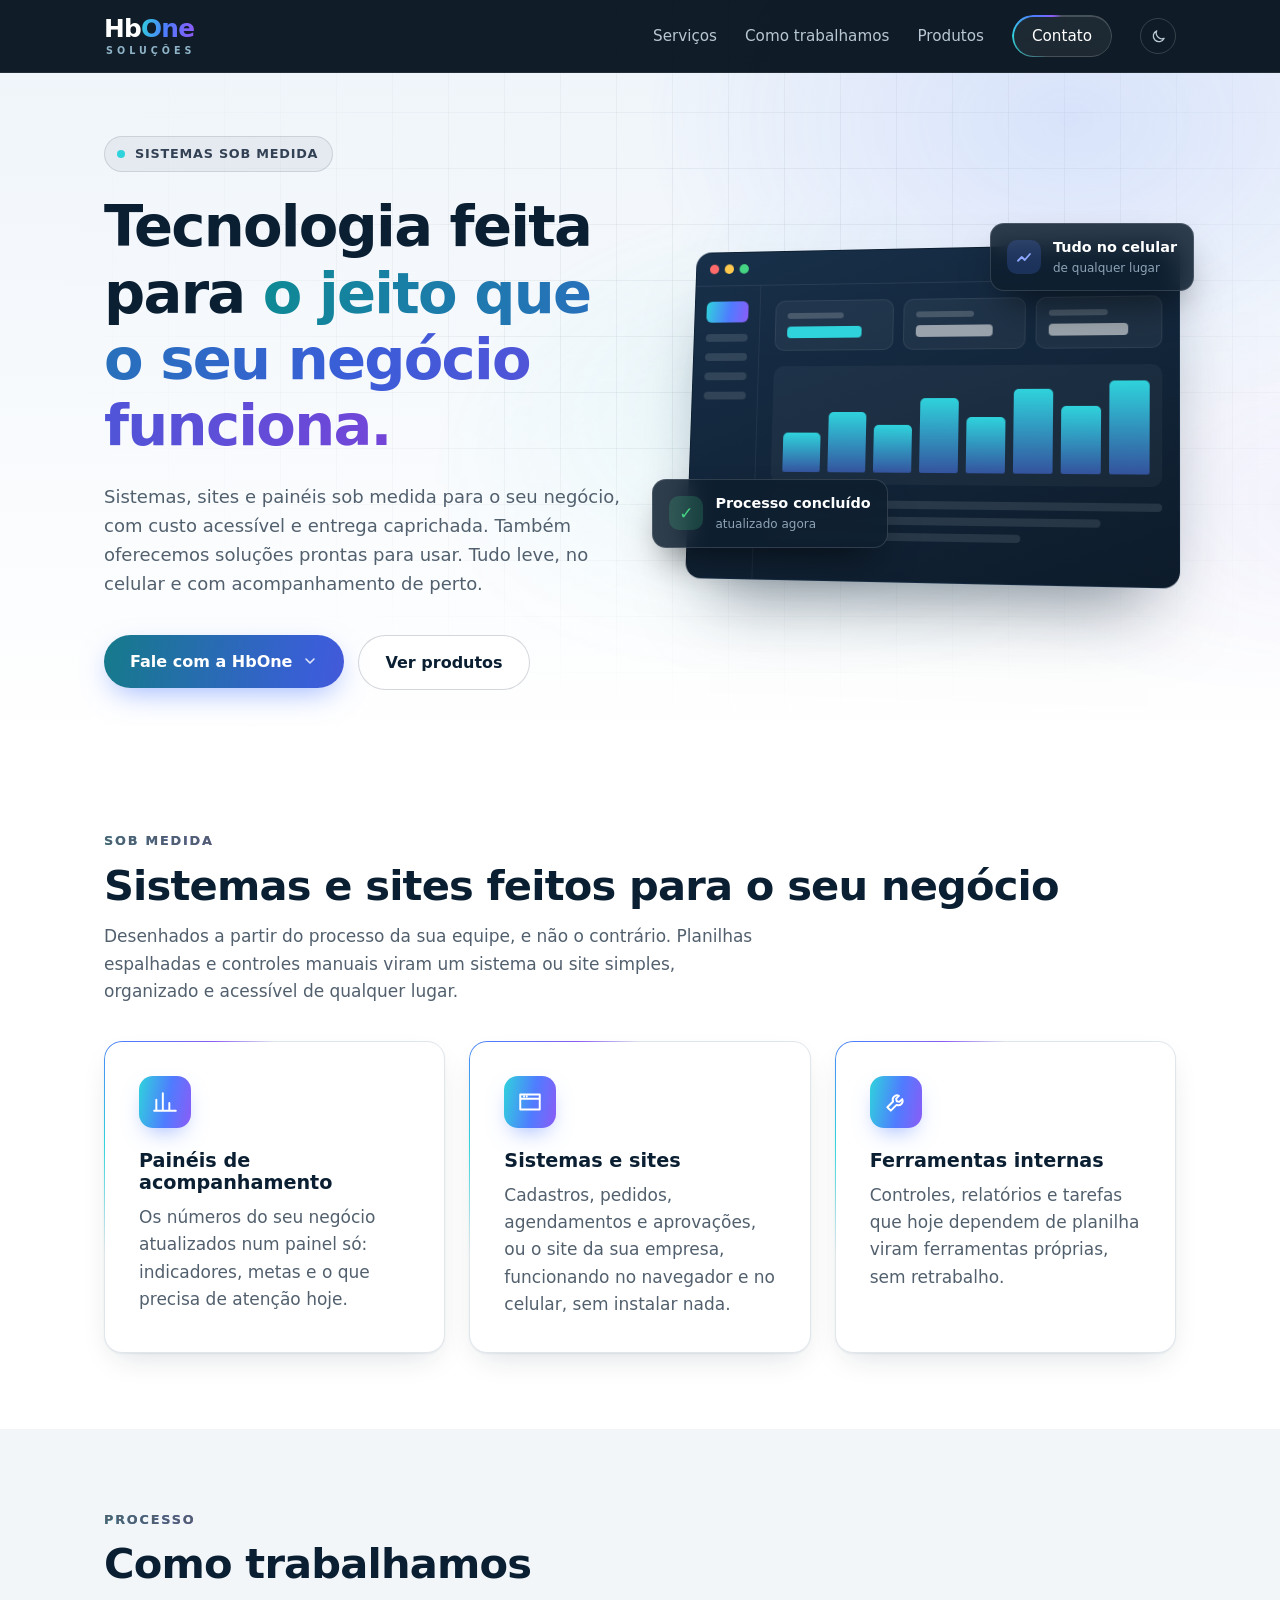
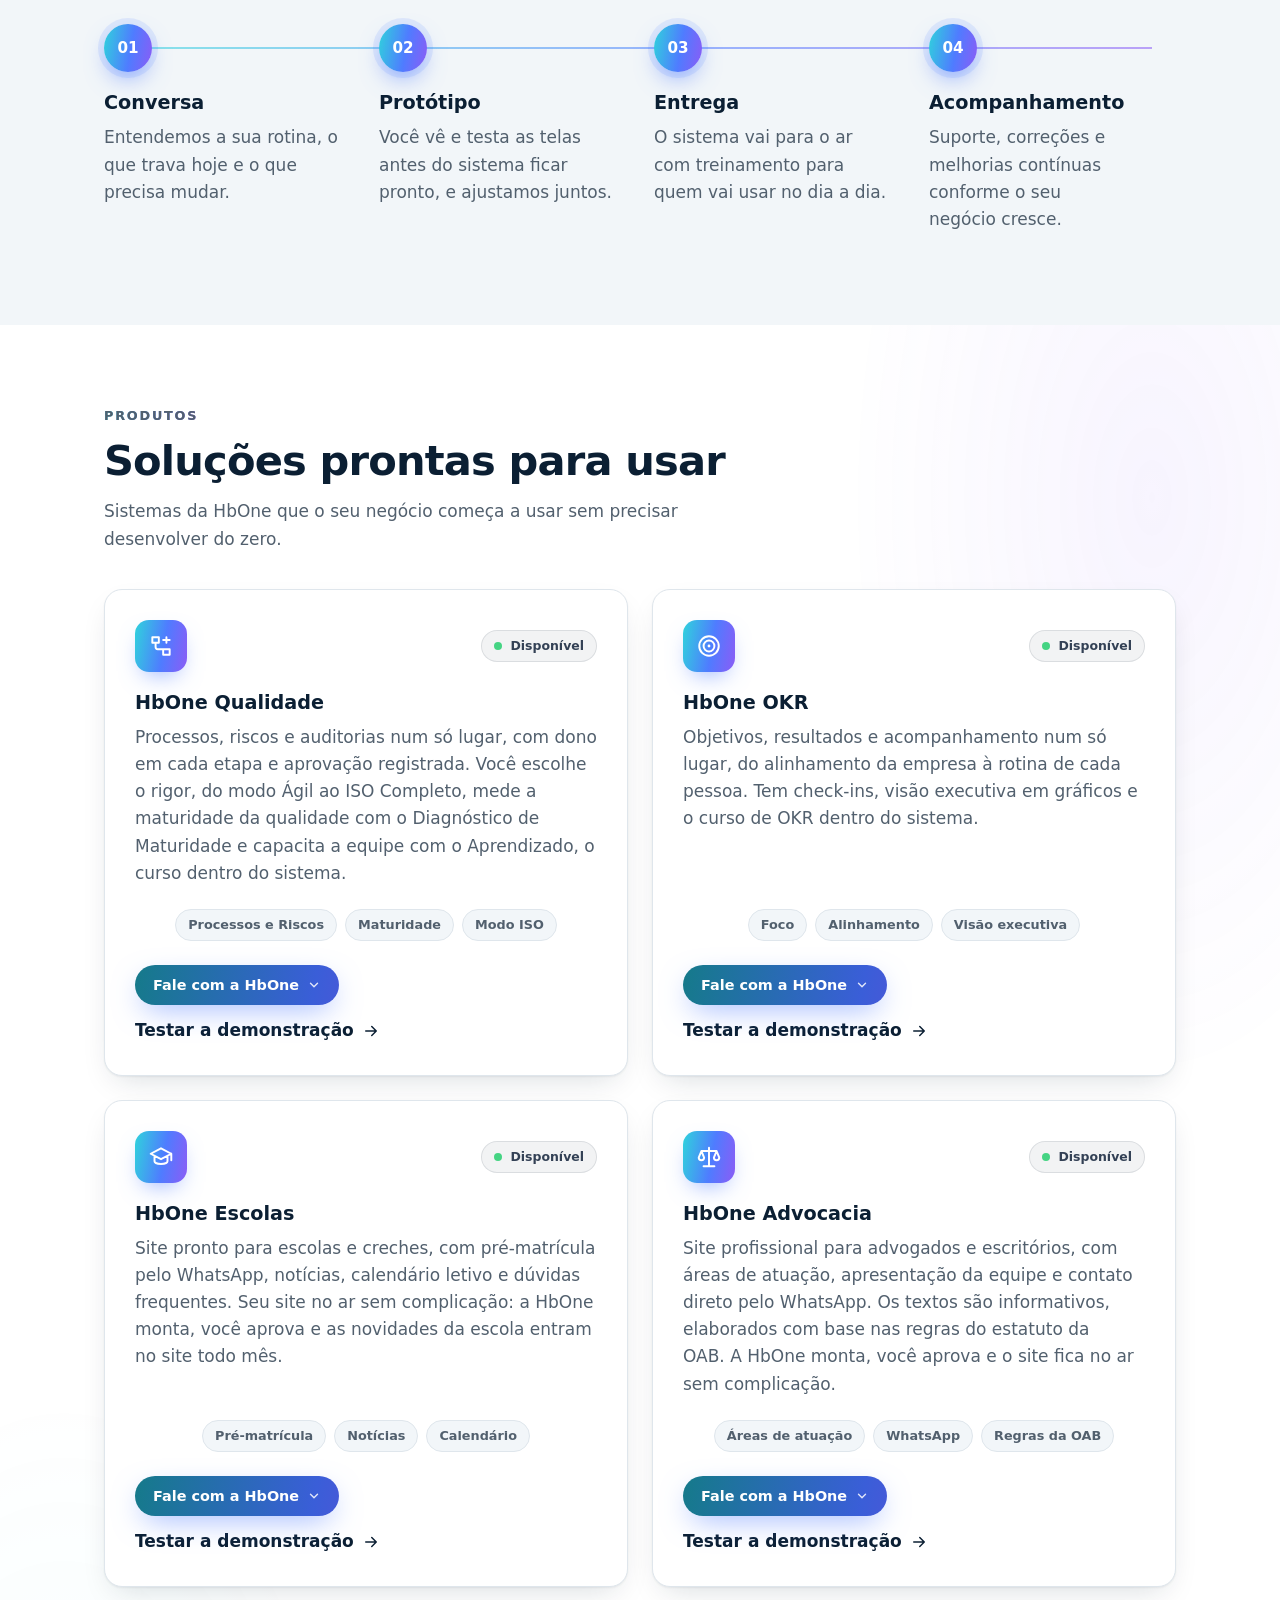
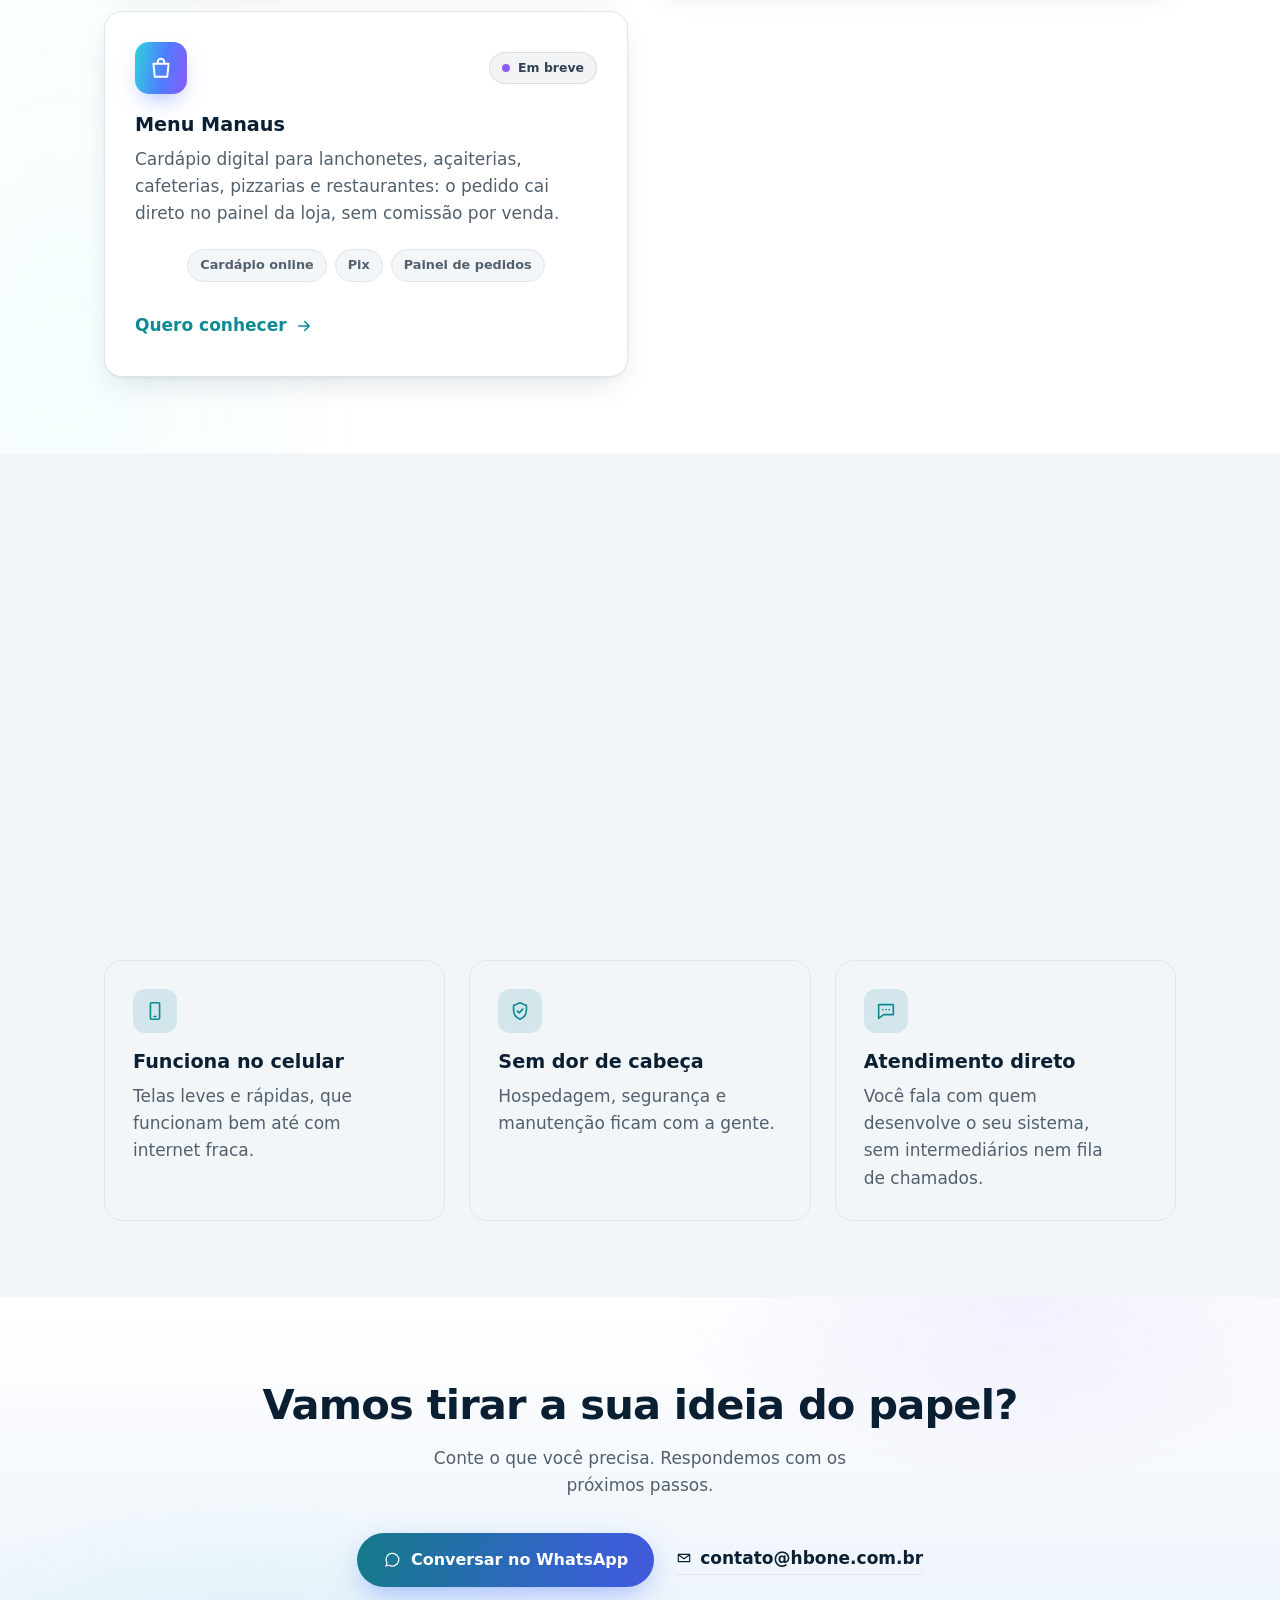
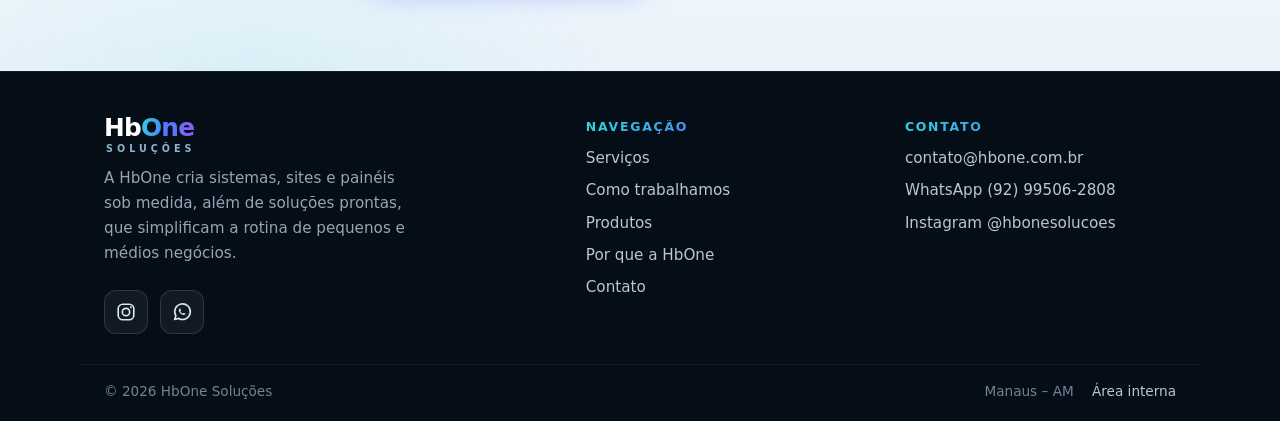
==== commit d94eb8fc: "Advocacia: ajusta texto do cartão Co-Authored-By: Claude Sonnet 5.5 <noreply@anthropic.com>" ====
--- a/index.html
+++ b/index.html
@@ -935,7 +935,7 @@
               <span class="estado estado--disponivel">Disponível</span>
             </div>
             <h3>HbOne Advocacia</h3>
-            <p>Site profissional para advogados e escritórios, com áreas de atuação, apresentação da equipe e contato direto pelo WhatsApp. Os textos são informativos, elaborados com base nas regras de publicidade da OAB. A HbOne monta, você aprova e o site fica no ar sem complicação.</p>
+            <p>Site profissional para advogados e escritórios, com áreas de atuação, apresentação da equipe e contato direto pelo WhatsApp. Os textos são informativos, elaborados com base nas regras do estatuto da OAB. A HbOne monta, você aprova e o site fica no ar sem complicação.</p>
             <ul class="etiquetas"><li>Áreas de atuação</li><li>WhatsApp</li><li>Regras da OAB</li></ul>
             <div class="produto__acoes">
               <div class="fale fale--cartao">
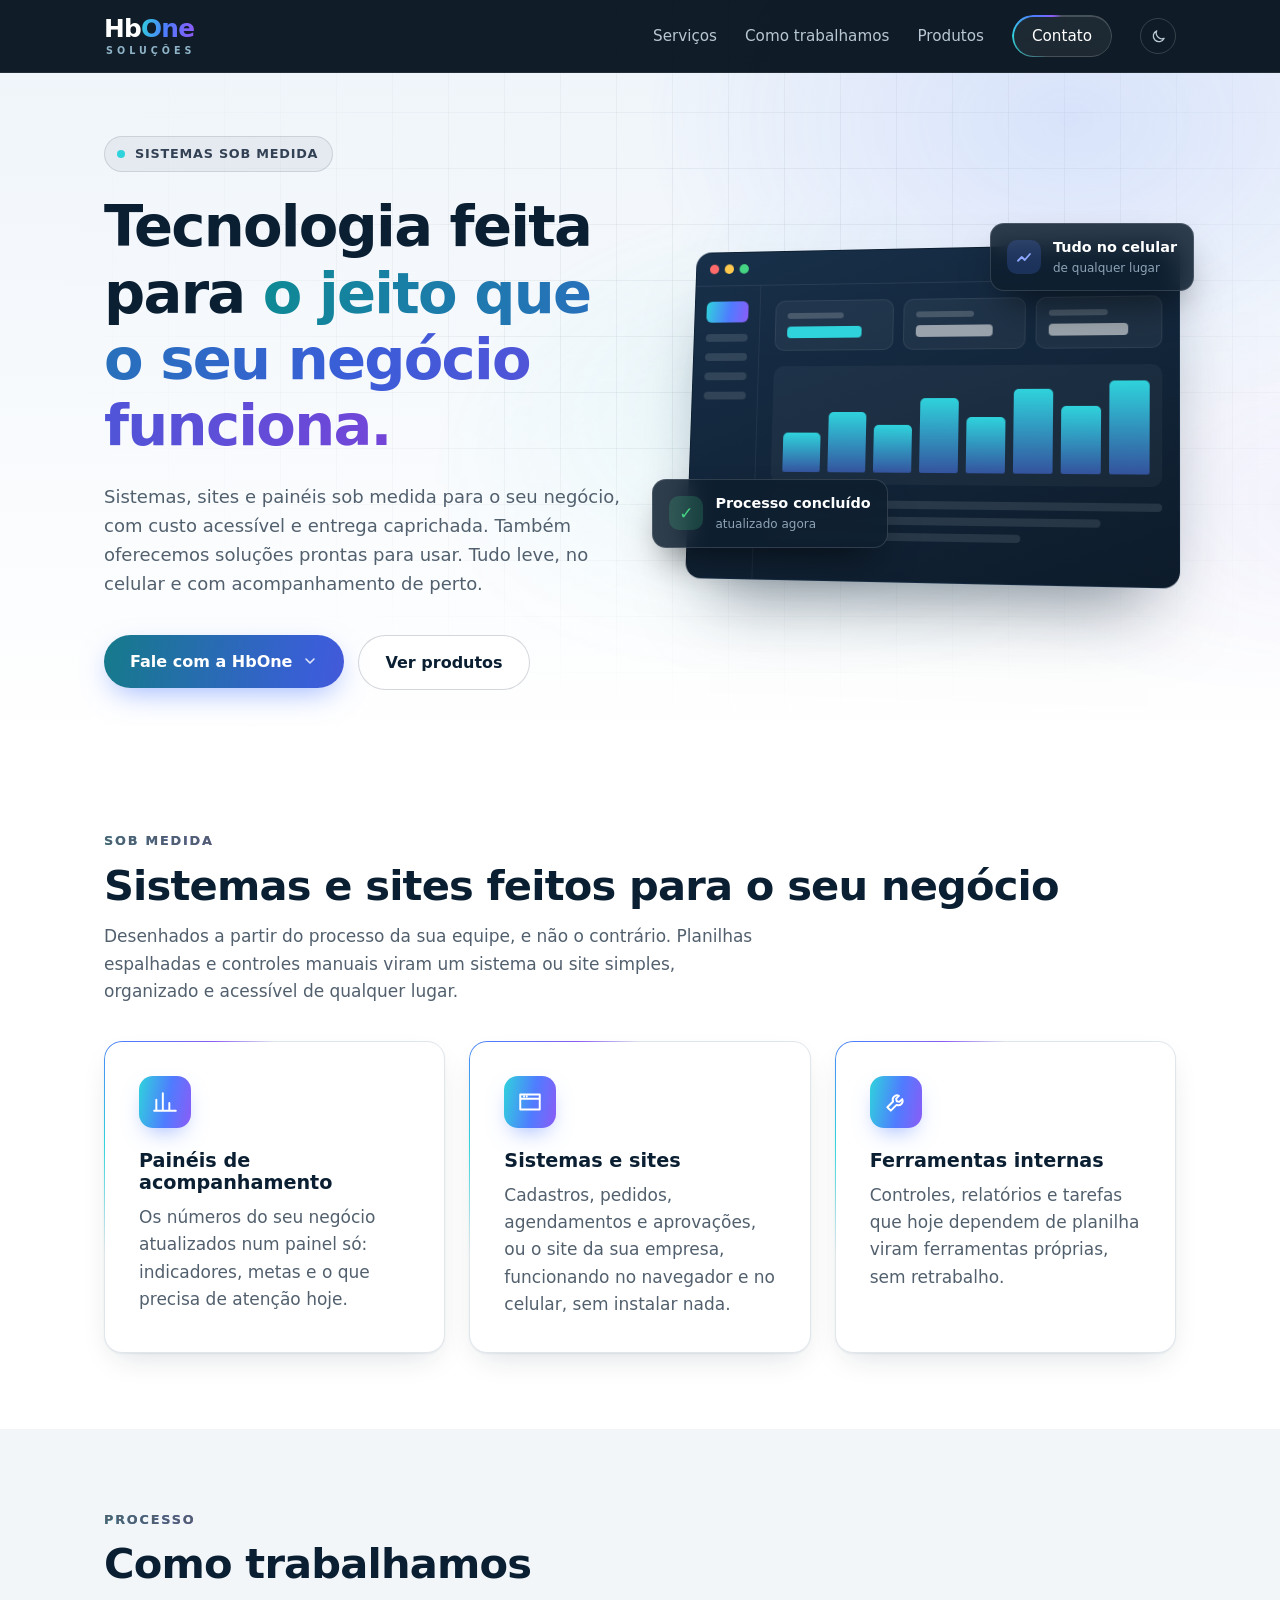
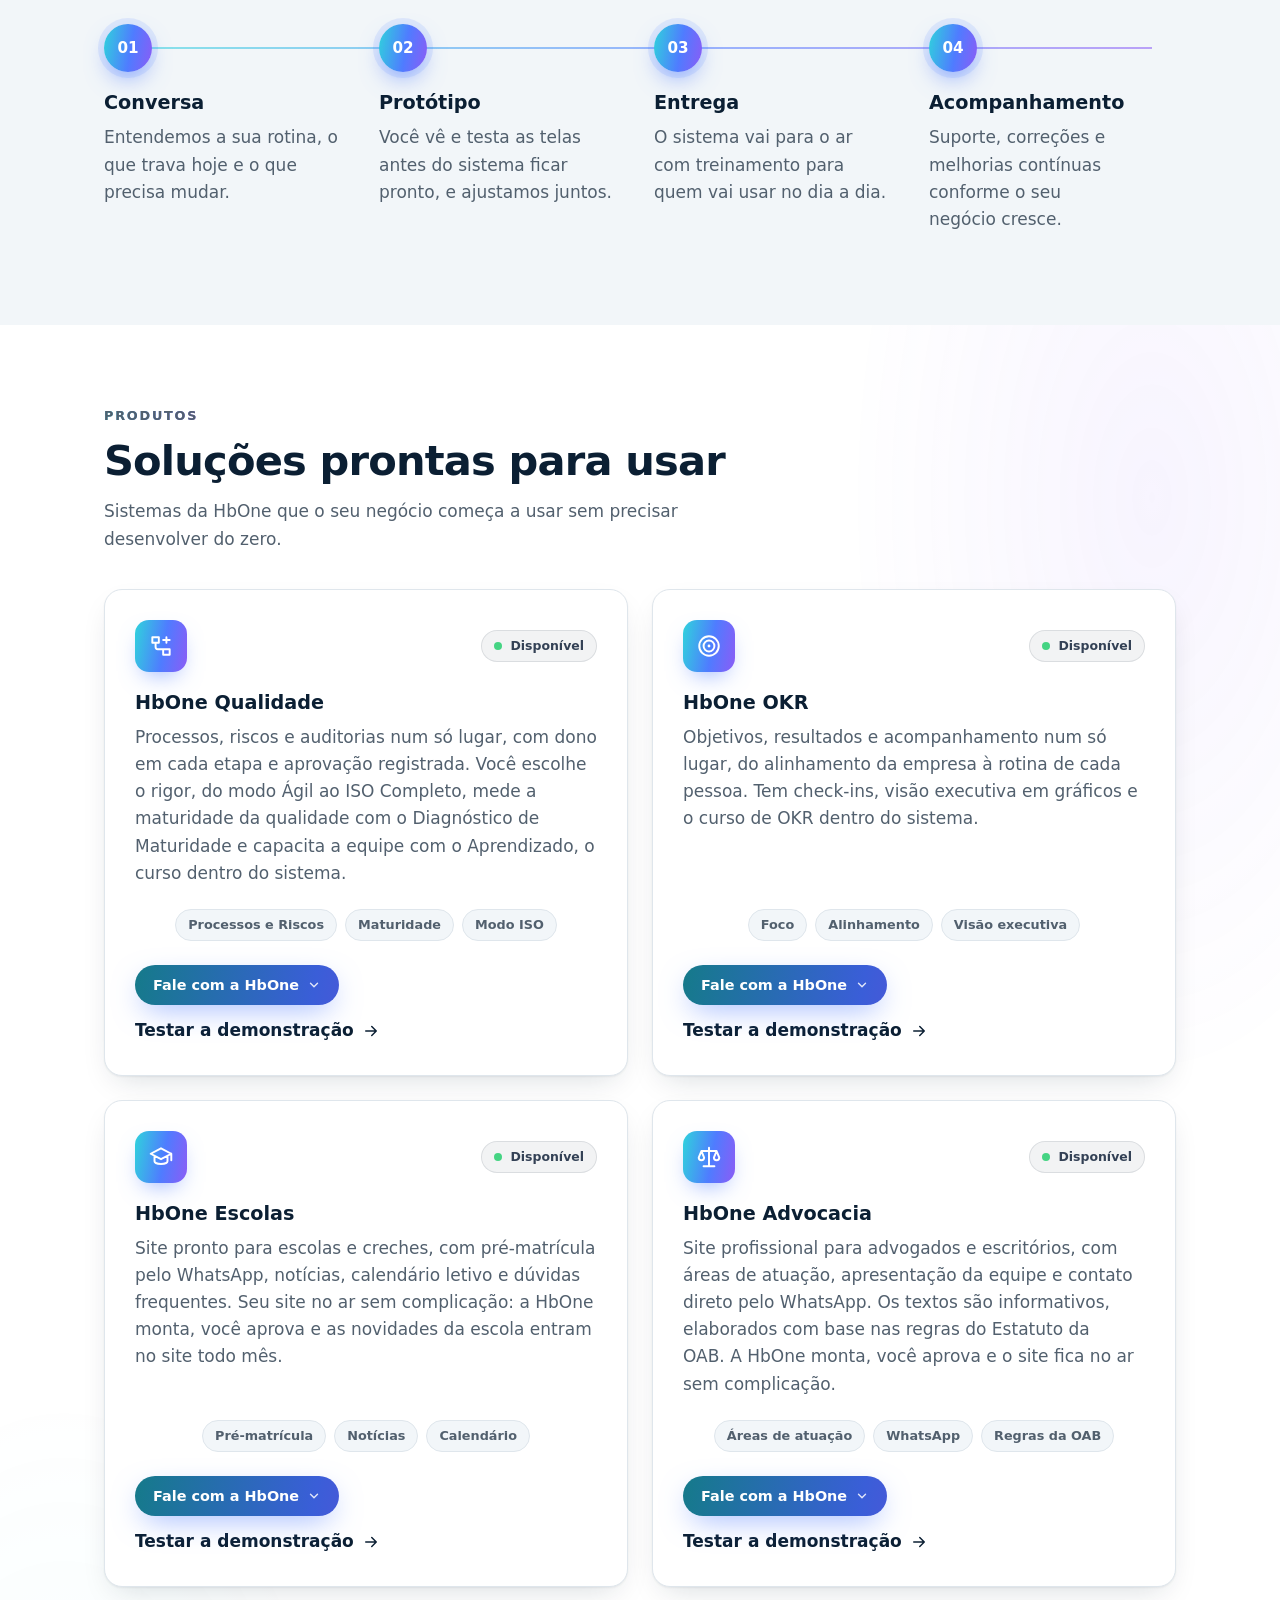
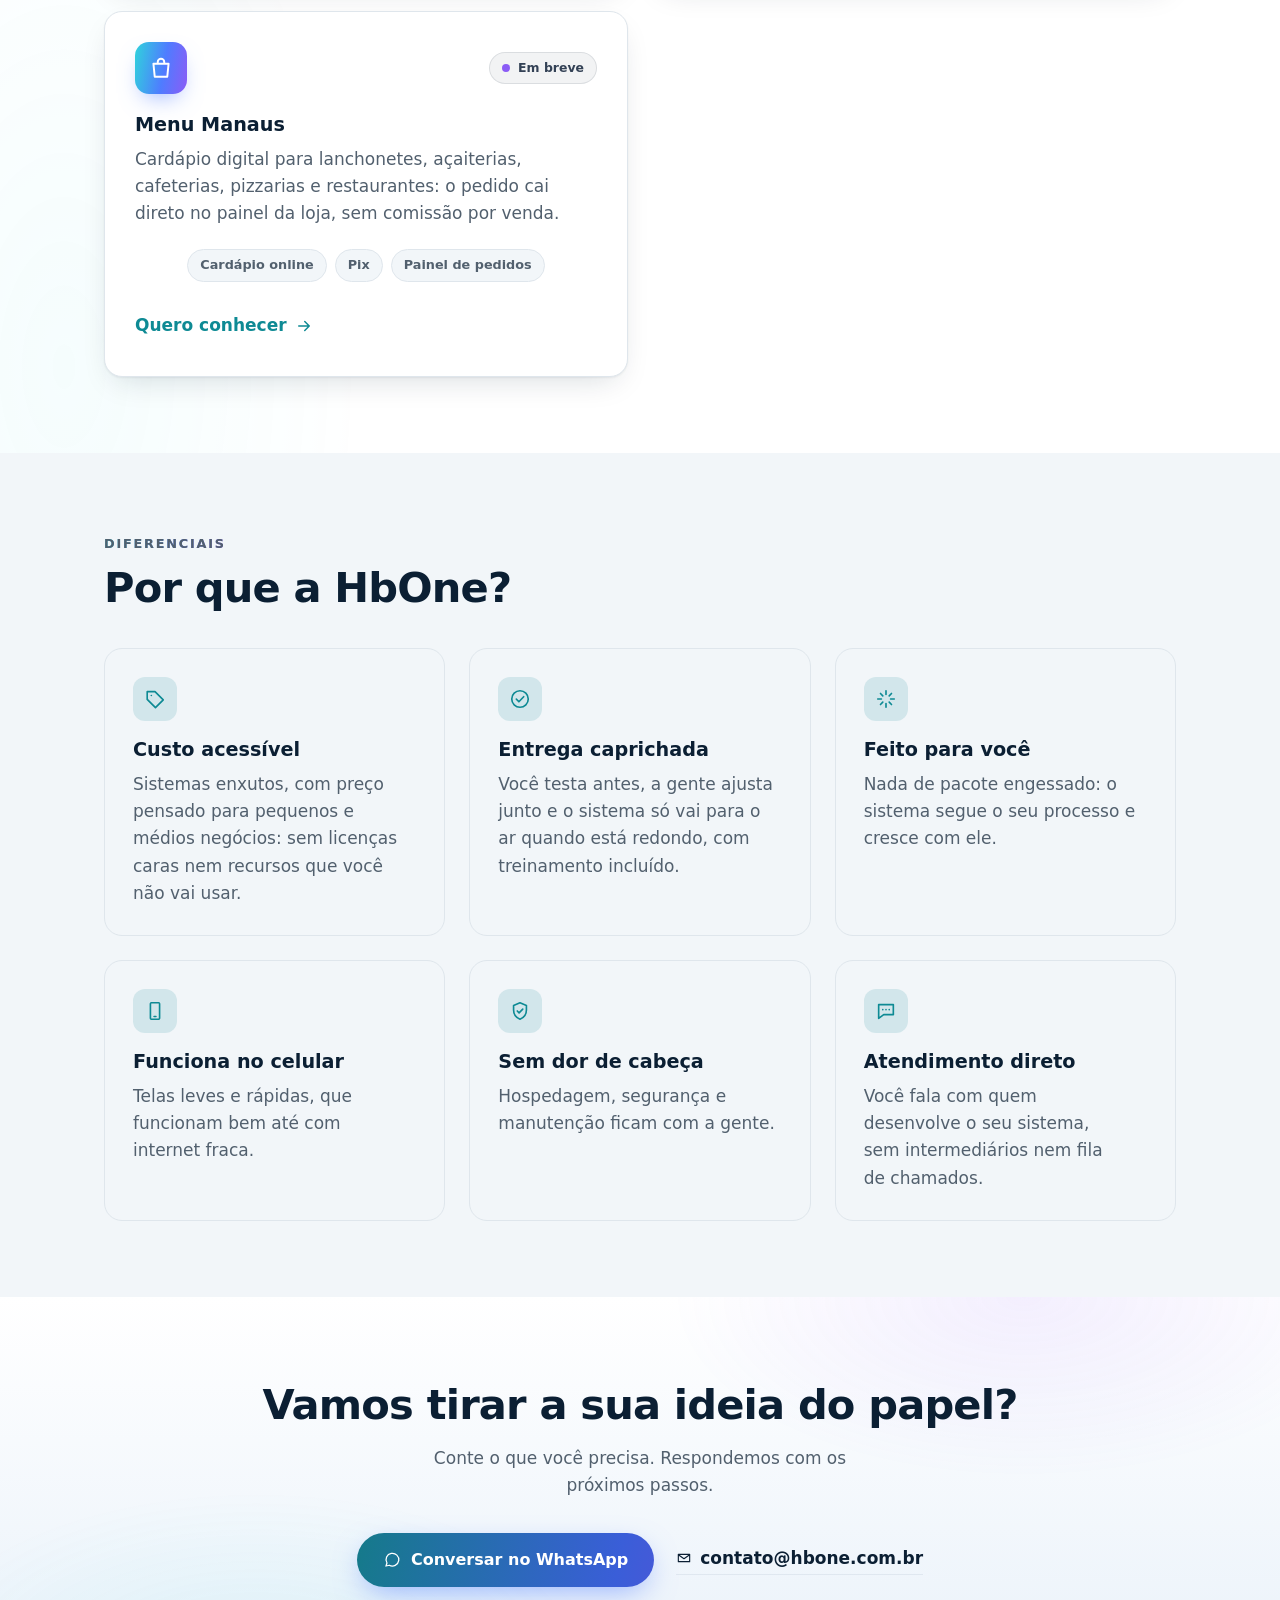
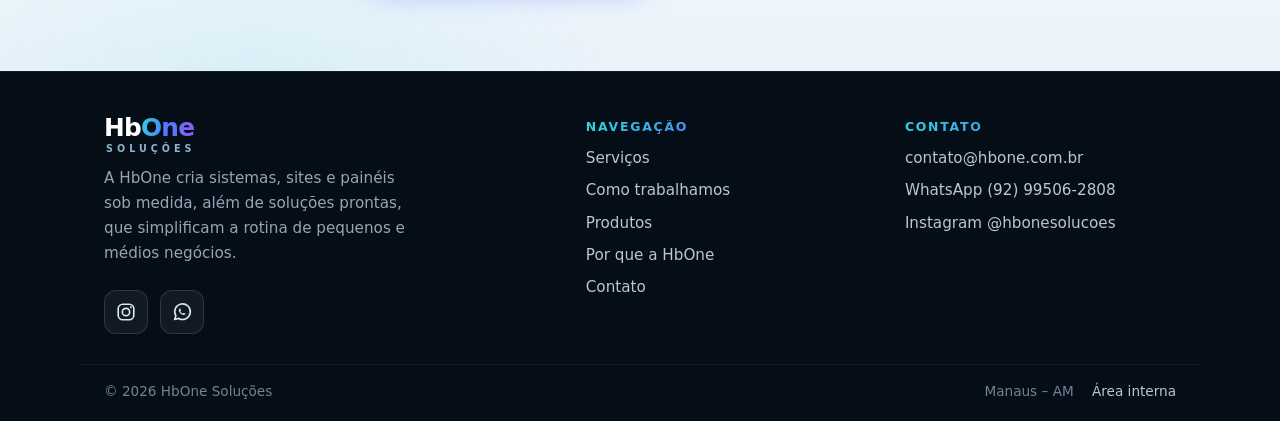
==== commit 61c0d8bb: "Advocacia: Estatuto com inicial maiúscula Co-Authored-By: Claude Sonnet 5.5 <noreply@anthropic.com>" ====
--- a/index.html
+++ b/index.html
@@ -935,7 +935,7 @@
               <span class="estado estado--disponivel">Disponível</span>
             </div>
             <h3>HbOne Advocacia</h3>
-            <p>Site profissional para advogados e escritórios, com áreas de atuação, apresentação da equipe e contato direto pelo WhatsApp. Os textos são informativos, elaborados com base nas regras do estatuto da OAB. A HbOne monta, você aprova e o site fica no ar sem complicação.</p>
+            <p>Site profissional para advogados e escritórios, com áreas de atuação, apresentação da equipe e contato direto pelo WhatsApp. Os textos são informativos, elaborados com base nas regras do Estatuto da OAB. A HbOne monta, você aprova e o site fica no ar sem complicação.</p>
             <ul class="etiquetas"><li>Áreas de atuação</li><li>WhatsApp</li><li>Regras da OAB</li></ul>
             <div class="produto__acoes">
               <div class="fale fale--cartao">
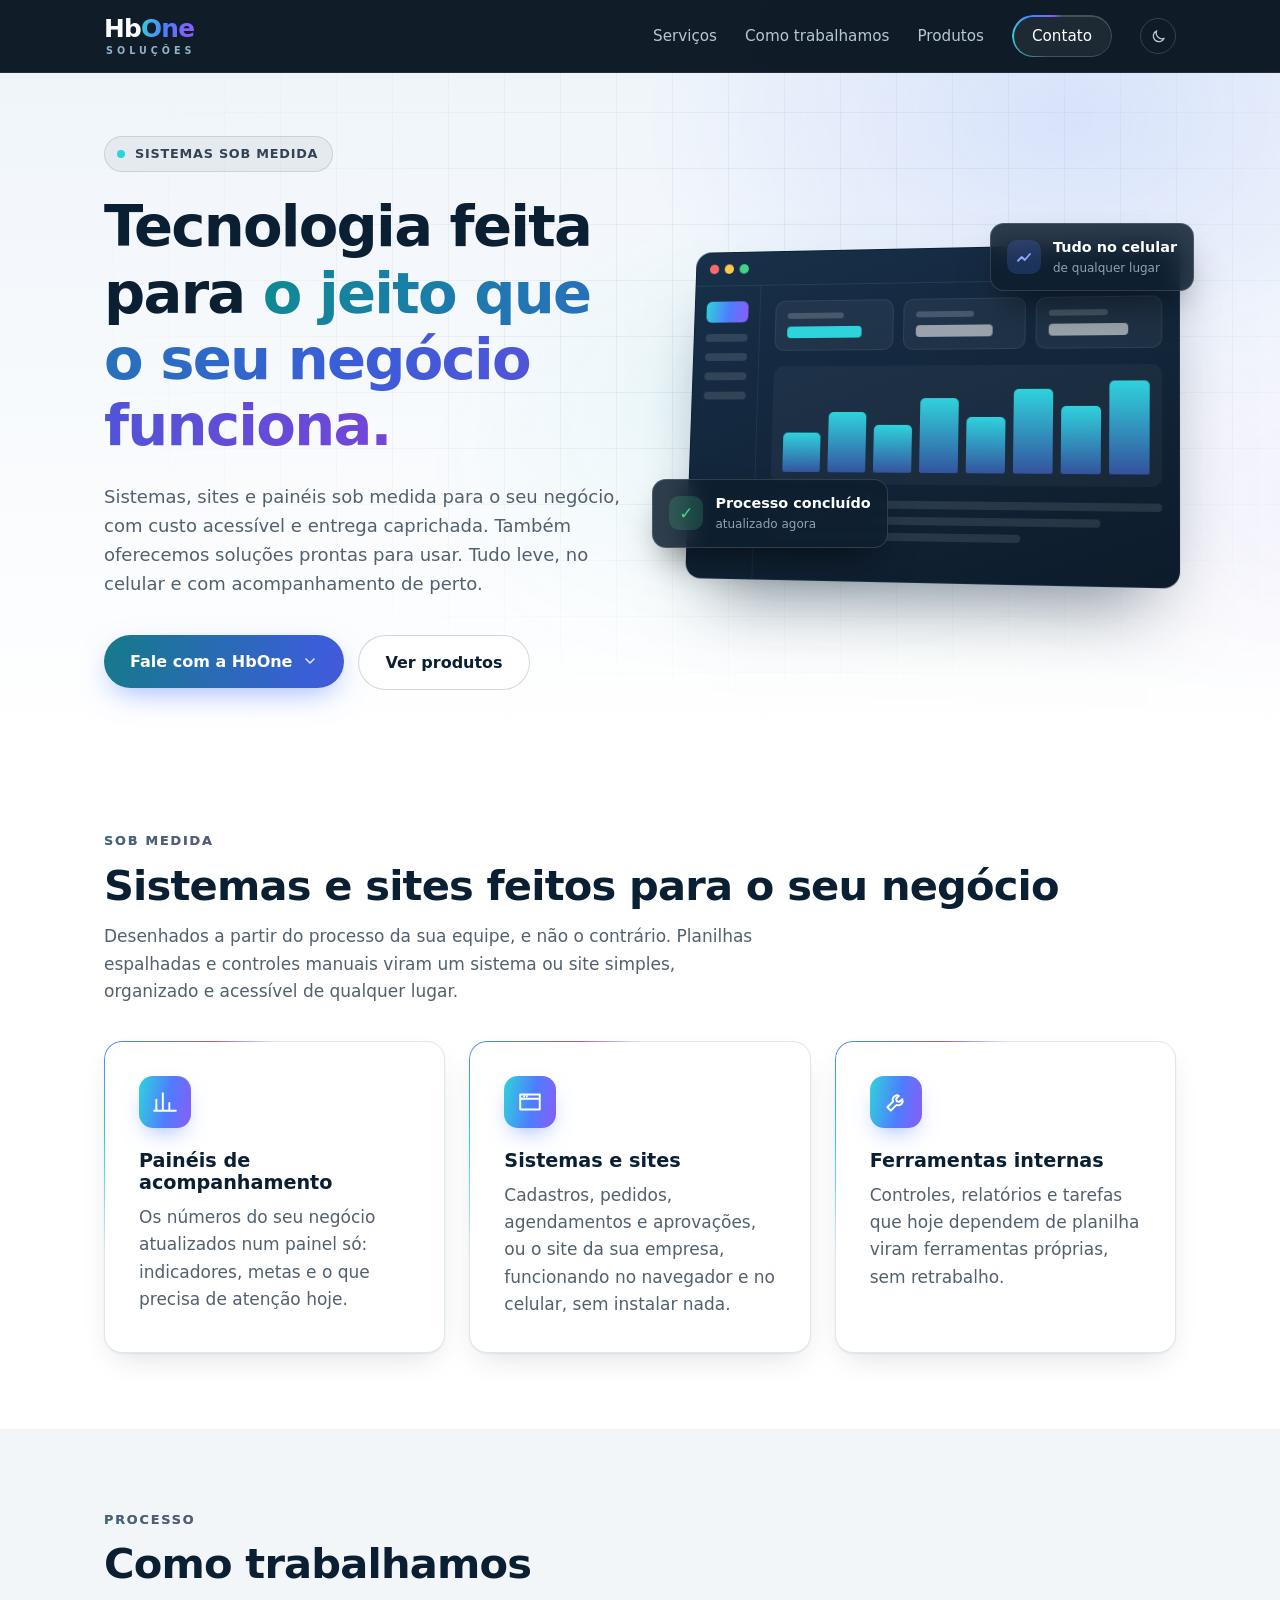
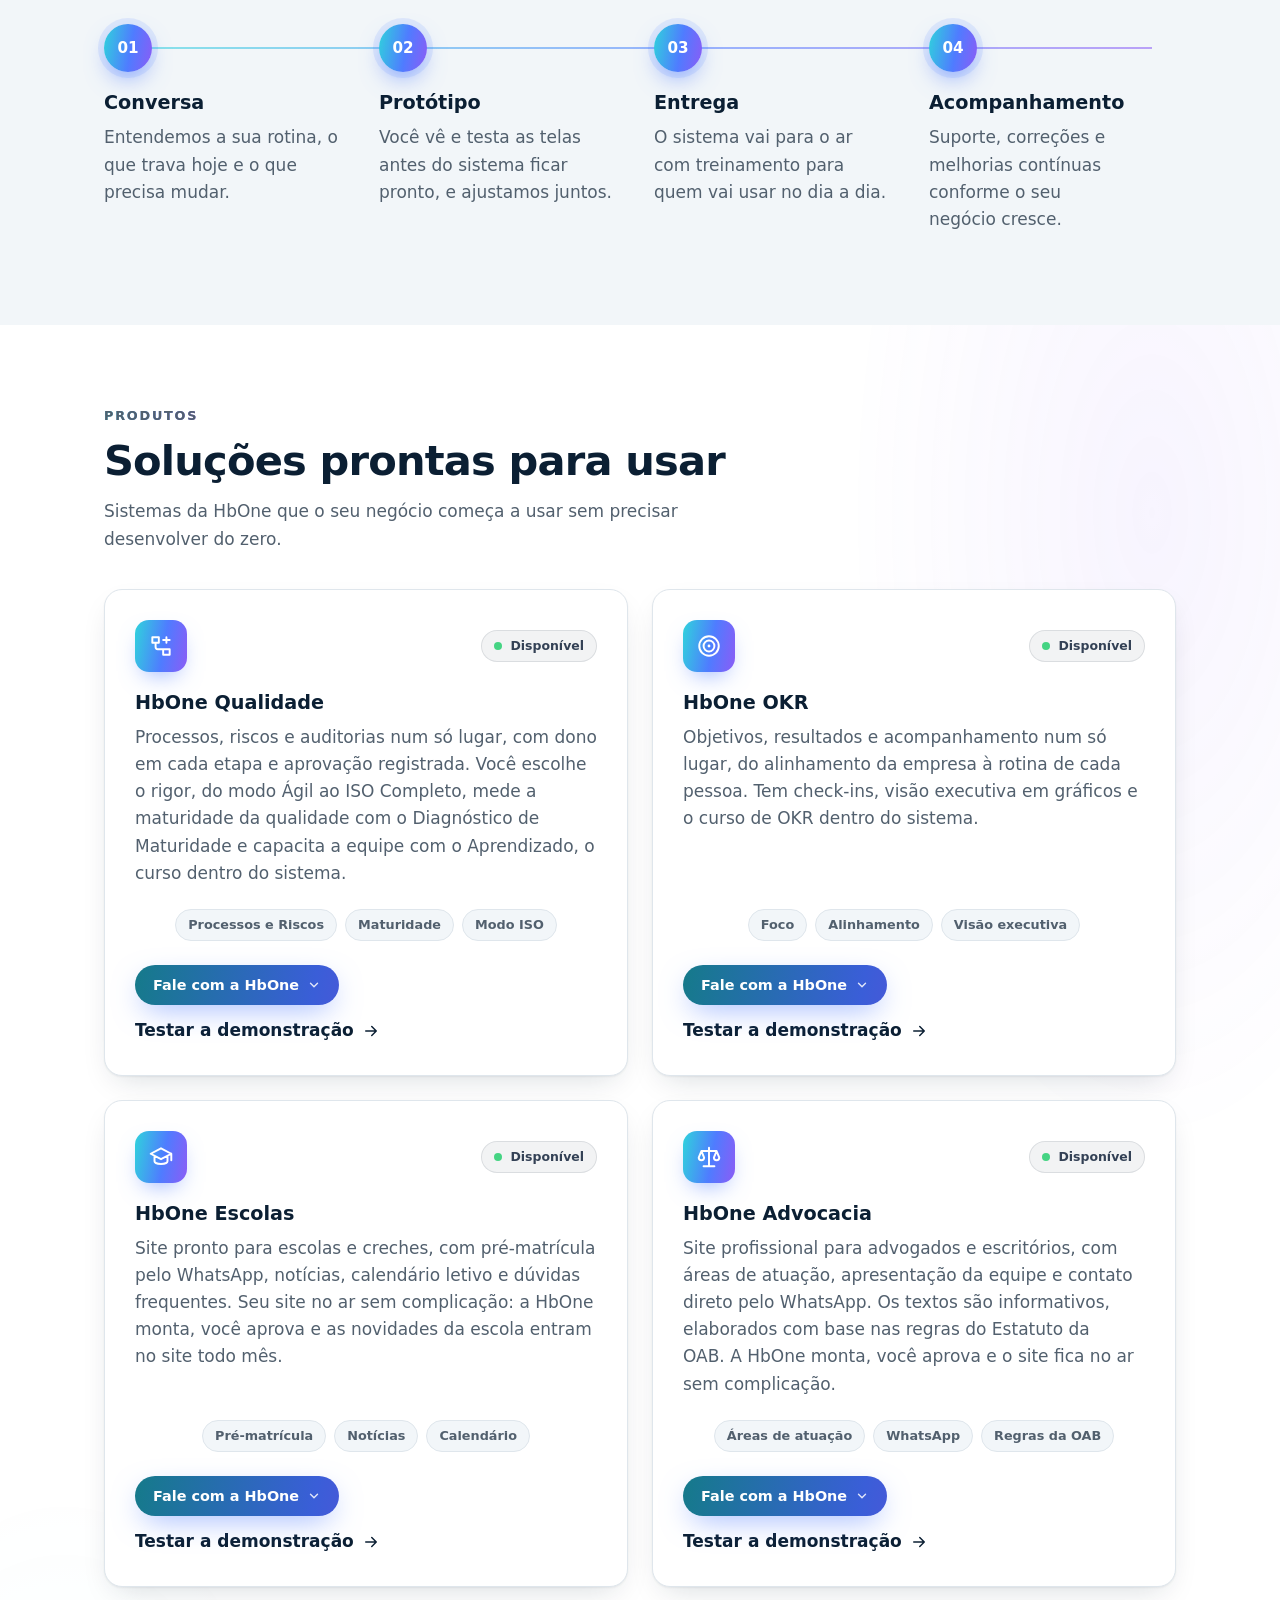
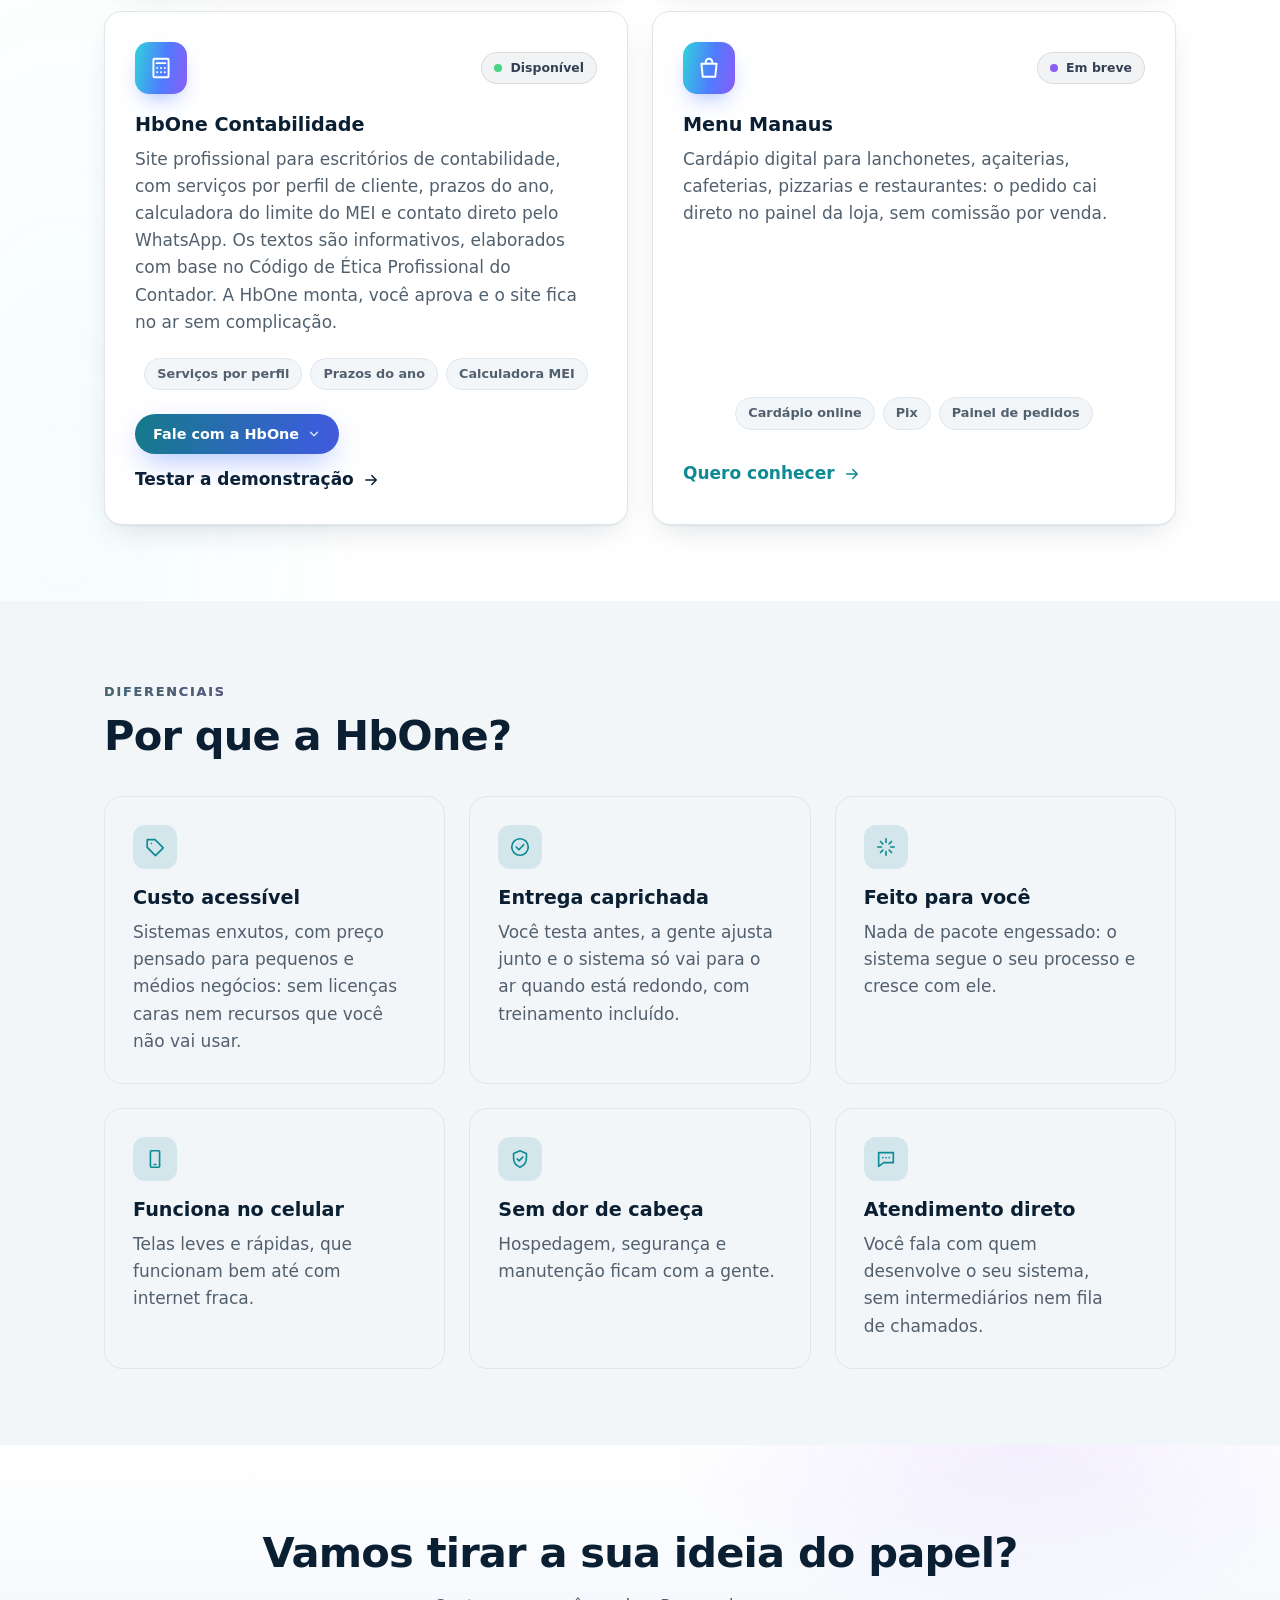
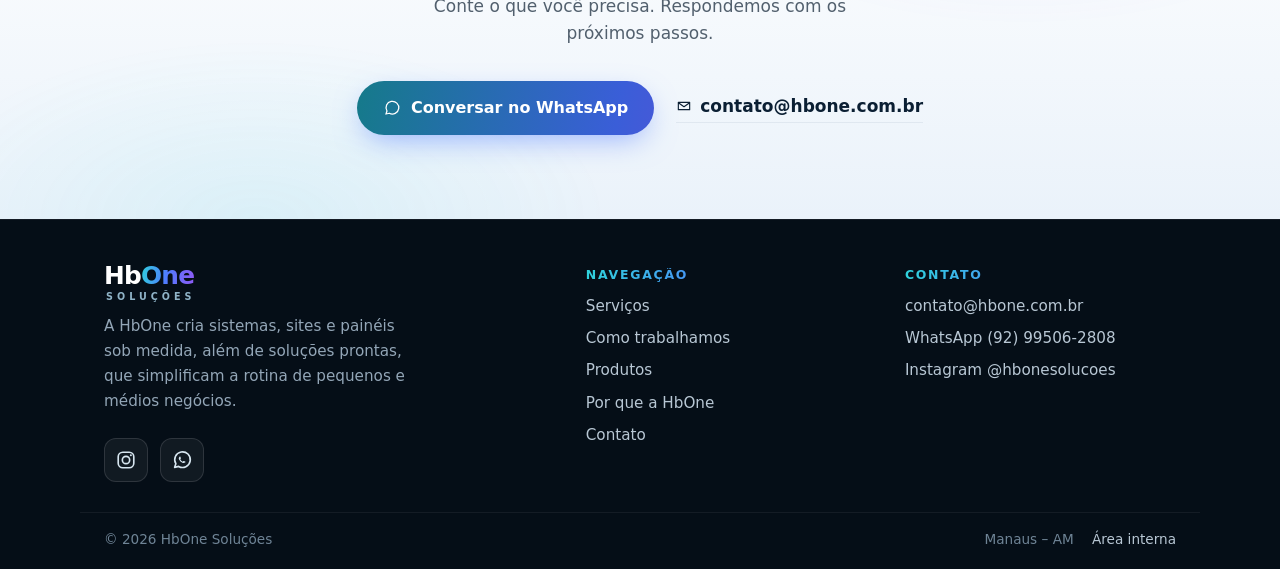
==== commit 6b1b6edf: "Produtos: cartão HbOne Contabilidade com demonstração Co-Authored-By: Claude Sonnet 5.5 <noreply@ant" ====
--- a/index.html
+++ b/index.html
@@ -951,6 +951,28 @@
               <a class="produto__acao produto__acao--demo" href="https://demo-advocacia.hbone.com.br" target="_blank" rel="noopener">Testar a demonstração <svg viewBox="0 0 24 24" aria-hidden="true"><path d="M5 12h14M13 6l6 6-6 6" fill="none" stroke="currentColor" stroke-width="2" stroke-linecap="round" stroke-linejoin="round"/></svg></a>
             </div>
           </article>
+          <article class="produto produto--fale revelar">
+            <div class="produto__topo">
+              <span class="produto__icone"><svg viewBox="0 0 24 24" aria-hidden="true"><path d="M6 3.5h12a1 1 0 0 1 1 1v15a1 1 0 0 1-1 1H6a1 1 0 0 1-1-1v-15a1 1 0 0 1 1-1z M8 7.5h8 M8.5 12h.01 M12 12h.01 M15.5 12h.01 M8.5 16h.01 M12 16h.01 M15.5 16h.01" fill="none" stroke="currentColor" stroke-width="1.8" stroke-linecap="round" stroke-linejoin="round"/></svg></span>
+              <span class="estado estado--disponivel">Disponível</span>
+            </div>
+            <h3>HbOne Contabilidade</h3>
+            <p>Site profissional para escritórios de contabilidade, com serviços por perfil de cliente, prazos do ano, calculadora do limite do MEI e contato direto pelo WhatsApp. Os textos são informativos, elaborados com base no Código de Ética Profissional do Contador. A HbOne monta, você aprova e o site fica no ar sem complicação.</p>
+            <ul class="etiquetas"><li>Serviços por perfil</li><li>Prazos do ano</li><li>Calculadora MEI</li></ul>
+            <div class="produto__acoes">
+              <div class="fale fale--cartao">
+                <a class="botao botao--principal fale__botao" href="#contato" aria-controls="fale-contabilidade">
+                  Fale com a HbOne
+                  <svg class="fale__seta" viewBox="0 0 24 24" aria-hidden="true"><path d="M6 9l6 6 6-6" fill="none" stroke="currentColor" stroke-width="2.4" stroke-linecap="round" stroke-linejoin="round"/></svg>
+                </a>
+                <div class="fale__balao" id="fale-contabilidade" hidden>
+                  <a class="fale__opcao" href="https://wa.me/5592995062808?text=Ol%C3%A1!%20Vi%20o%20HbOne%20Contabilidade%20no%20site%20e%20gostaria%20de%20um%20site%20assim%20para%20o%20meu%20escrit%C3%B3rio%20de%20contabilidade." target="_blank" rel="noopener"><svg viewBox="0 0 24 24" aria-hidden="true"><path d="M4 20l1.3-4A8.5 8.5 0 1 1 8.4 19z" fill="none" stroke="currentColor" stroke-width="1.7" stroke-linejoin="round"/></svg>WhatsApp<em>(92) 99506-2808</em></a>
+                  <a class="fale__opcao" href="mailto:contato@hbone.com.br?subject=HbOne%20Contabilidade" data-copiar="contato@hbone.com.br"><svg viewBox="0 0 24 24" aria-hidden="true"><path d="M3.5 6.5h17v11h-17z M3.5 7l8.5 6 8.5-6" fill="none" stroke="currentColor" stroke-width="1.7" stroke-linejoin="round"/></svg>E-mail<em>contato@hbone.com.br</em></a>
+                </div>
+              </div>
+              <a class="produto__acao produto__acao--demo" href="https://demo-contabilidade.hbone.com.br" target="_blank" rel="noopener">Testar a demonstração <svg viewBox="0 0 24 24" aria-hidden="true"><path d="M5 12h14M13 6l6 6-6 6" fill="none" stroke="currentColor" stroke-width="2" stroke-linecap="round" stroke-linejoin="round"/></svg></a>
+            </div>
+          </article>
           <article class="produto revelar">
             <div class="produto__topo">
               <span class="produto__icone"><svg viewBox="0 0 24 24" aria-hidden="true"><path d="M5 8h14l-1.2 12H6.2z M9 8V6.5a3 3 0 0 1 6 0V8" fill="none" stroke="currentColor" stroke-width="1.8" stroke-linecap="round" stroke-linejoin="round"/></svg></span>
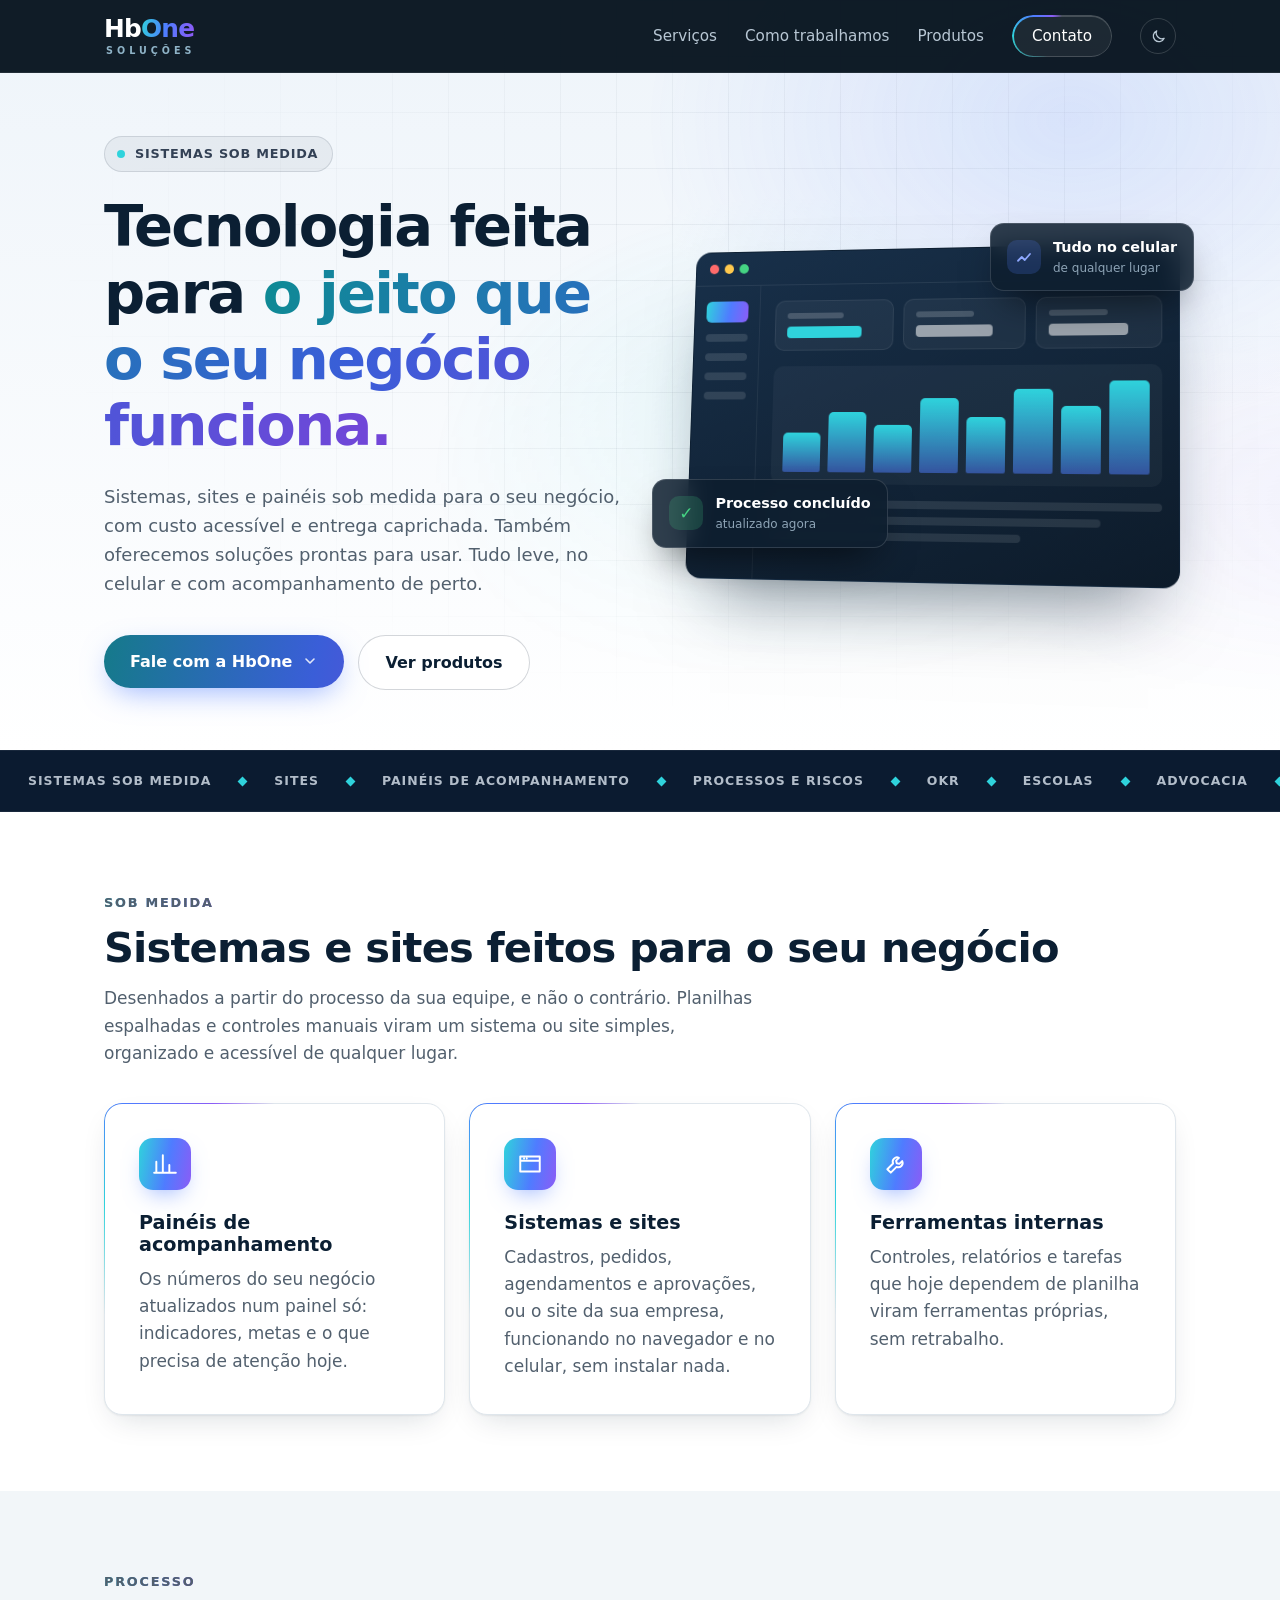
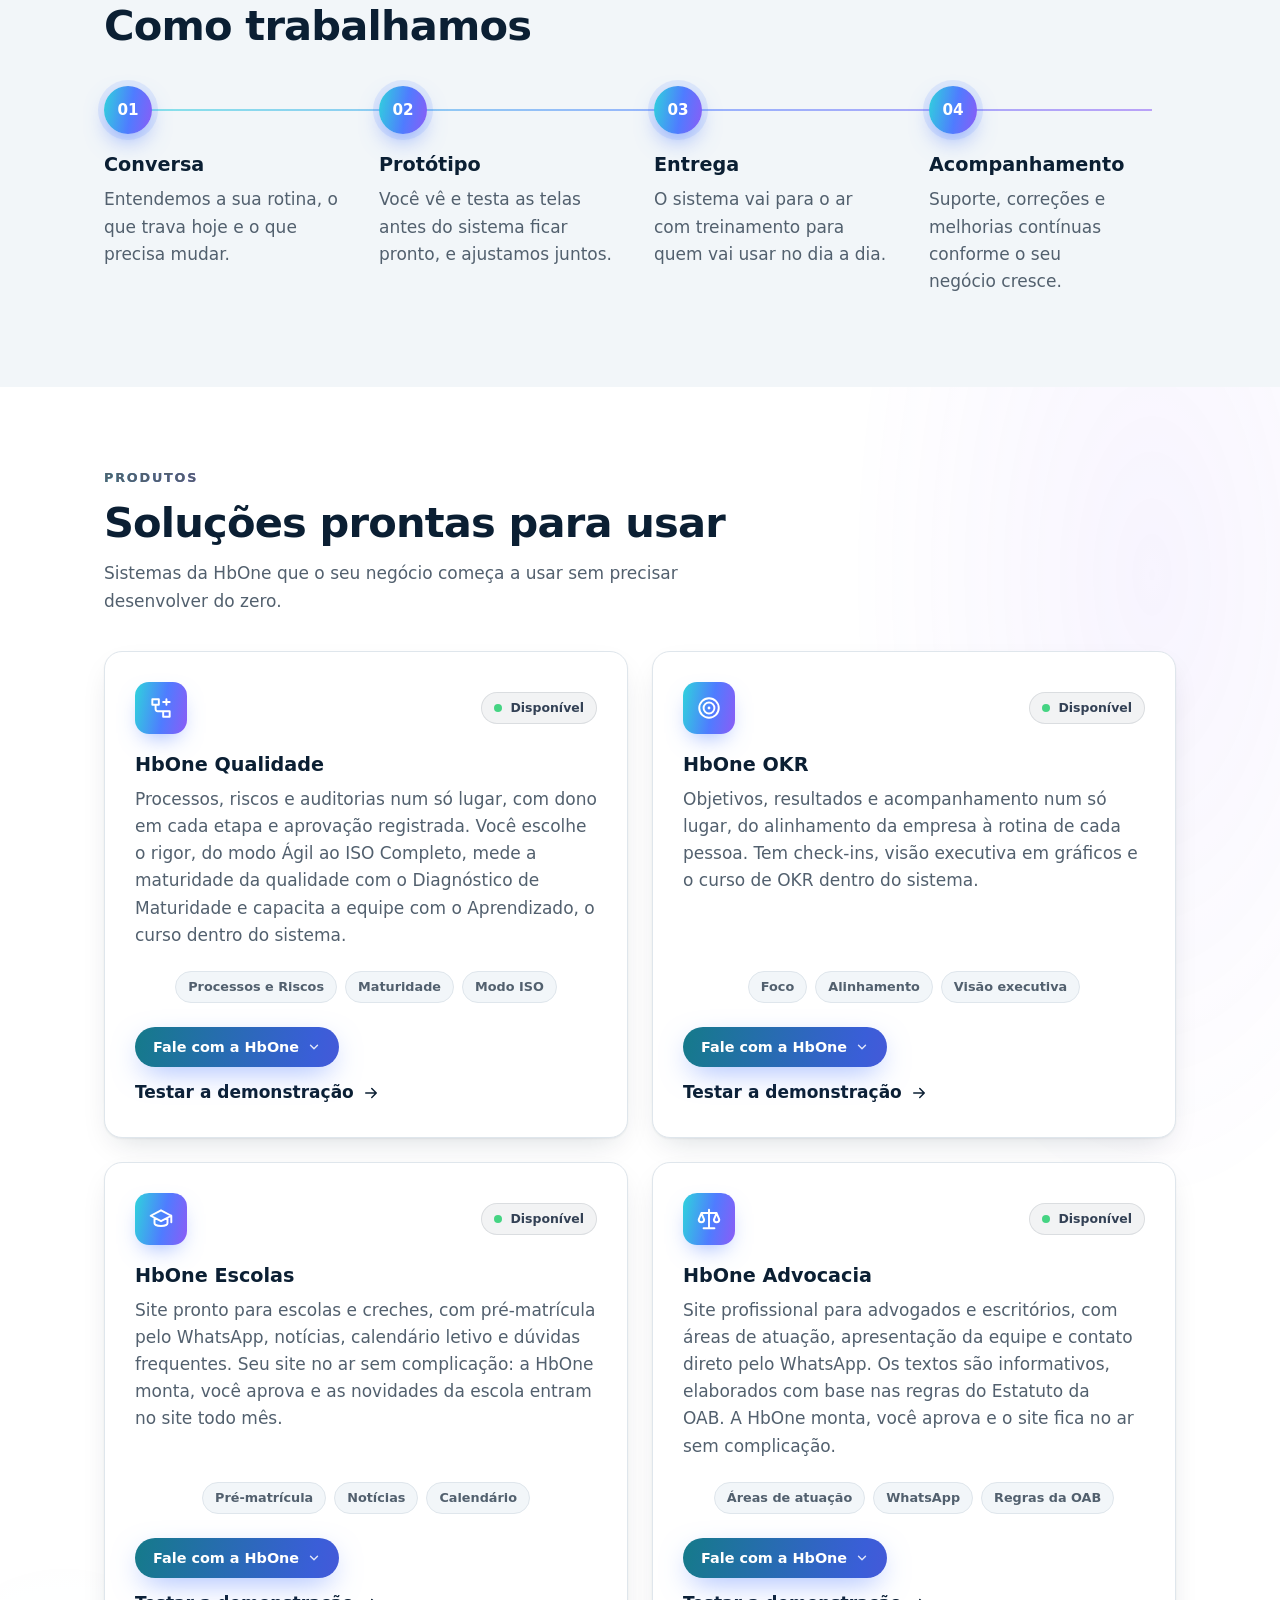
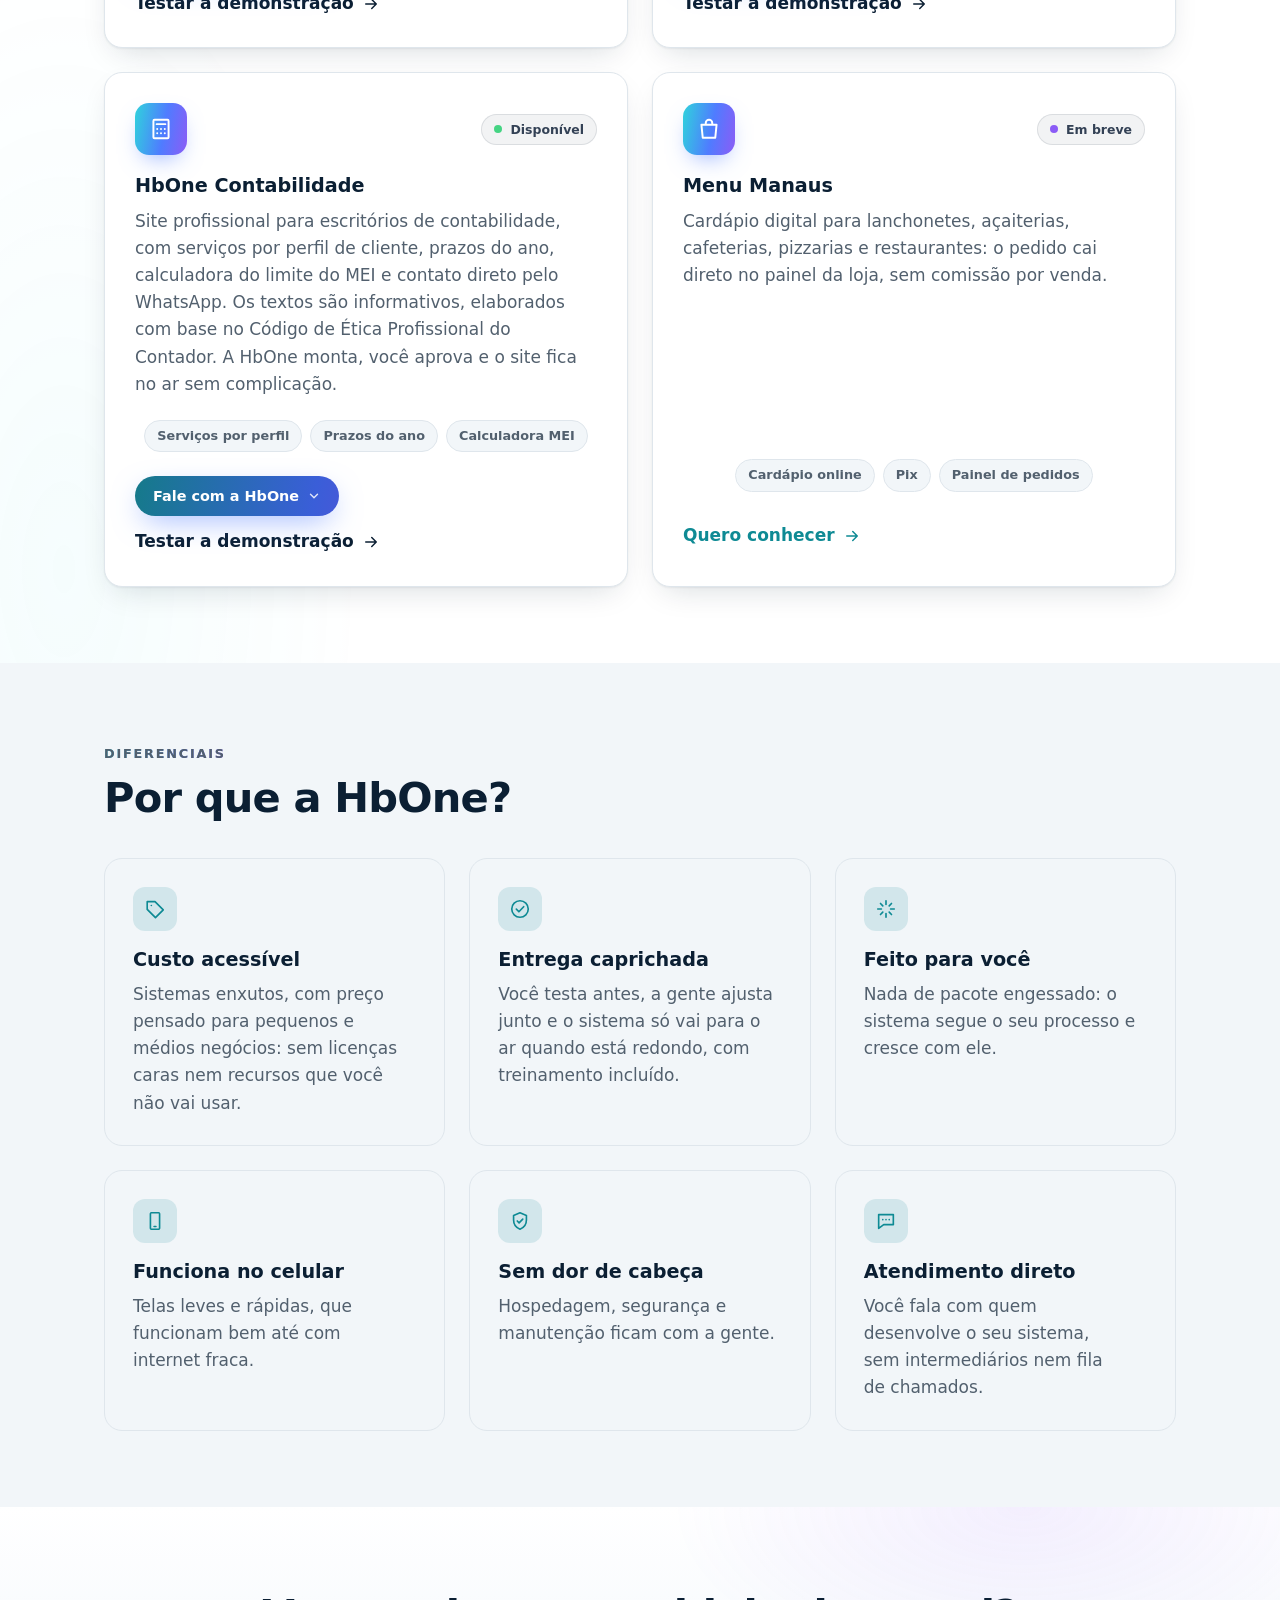
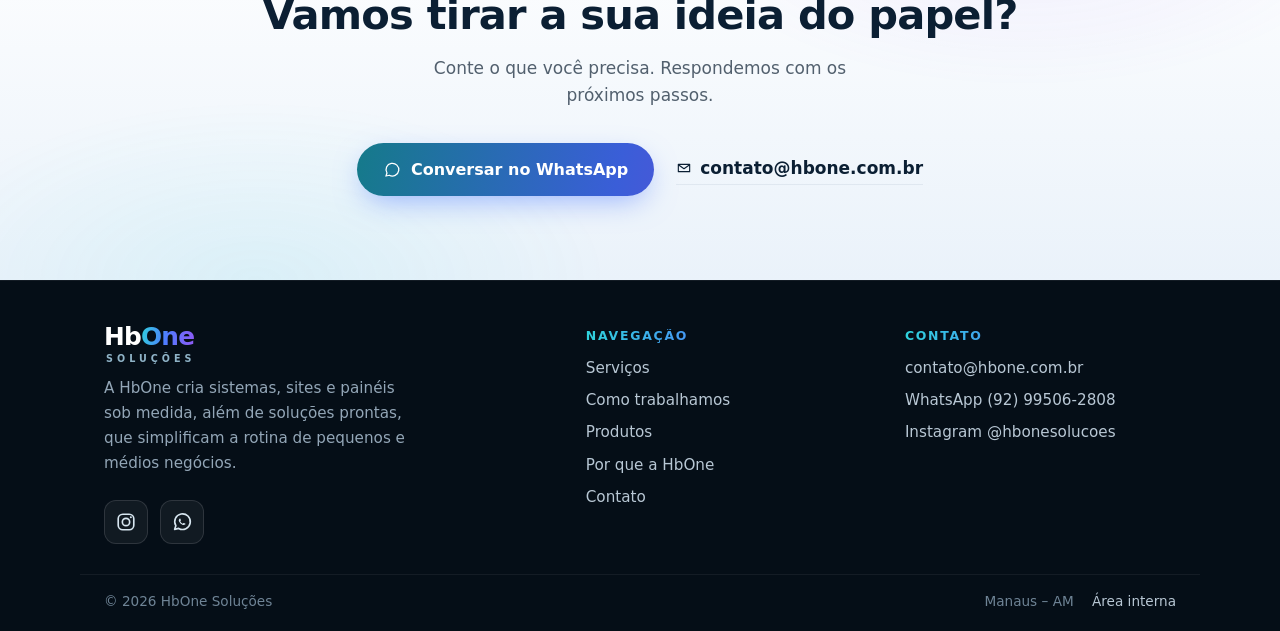
==== commit f3ab3a0b: "Faixa de assuntos que rola abaixo da abertura Co-Authored-By: Claude Sonnet 5.5 <noreply@anthropic.c" ====
--- a/index.html
+++ b/index.html
@@ -625,6 +625,22 @@
 *, *::before, *::after { animation: none !important; transition: none !important; }
 html { scroll-behavior: auto; }
 .js .revelar { opacity: 1; transform: none; }
+}
+.faixa { background: #0b1b30; border-block: 1px solid rgb(255 255 255 / .06); overflow: hidden; }
+.faixa__trilho { display: flex; width: max-content; animation: faixa-rola 60s linear infinite; }
+.faixa:hover .faixa__trilho { animation-play-state: paused; }
+.faixa__grupo { display: flex; flex-shrink: 0; margin: 0; padding: 0; list-style: none; }
+.faixa__grupo li {
+display: flex; align-items: center; gap: 28px; padding: 20px 0 20px 28px;
+font-size: .78rem; font-weight: 700; letter-spacing: .08em; text-transform: uppercase; white-space: nowrap;
+color: rgb(226 234 245 / .78);
+}
+.faixa__grupo li::after { content: ""; width: 7px; height: 7px; background: var(--ciano); transform: rotate(45deg); flex-shrink: 0; }
+@keyframes faixa-rola { to { transform: translateX(-50%); } }
+@media (prefers-reduced-motion: reduce) {
+.faixa__trilho { width: auto; flex-wrap: wrap; justify-content: center; }
+.faixa__grupo[aria-hidden="true"] { display: none; }
+.faixa__grupo { flex-wrap: wrap; justify-content: center; }
 }
 @media (max-width: 960px) {
 .abertura__linha { grid-template-columns: 1fr; gap: 64px; }
@@ -801,6 +817,10 @@
       </div>
     </section>
 
+    <div class="faixa" aria-label="O que a HbOne entrega">
+      <div class="faixa__trilho"><ul class="faixa__grupo"><li>Sistemas sob medida</li><li>Sites</li><li>Painéis de acompanhamento</li><li>Processos e Riscos</li><li>OKR</li><li>Escolas</li><li>Advocacia</li><li>Contabilidade</li><li>Funciona no celular</li><li>Suporte de perto</li></ul><ul class="faixa__grupo" aria-hidden="true"><li>Sistemas sob medida</li><li>Sites</li><li>Painéis de acompanhamento</li><li>Processos e Riscos</li><li>OKR</li><li>Escolas</li><li>Advocacia</li><li>Contabilidade</li><li>Funciona no celular</li><li>Suporte de perto</li></ul></div>
+    </div>
+
     <section id="servicos" class="secao">
       <div class="largura">
         <p class="rotulo revelar">Sob medida</p>
